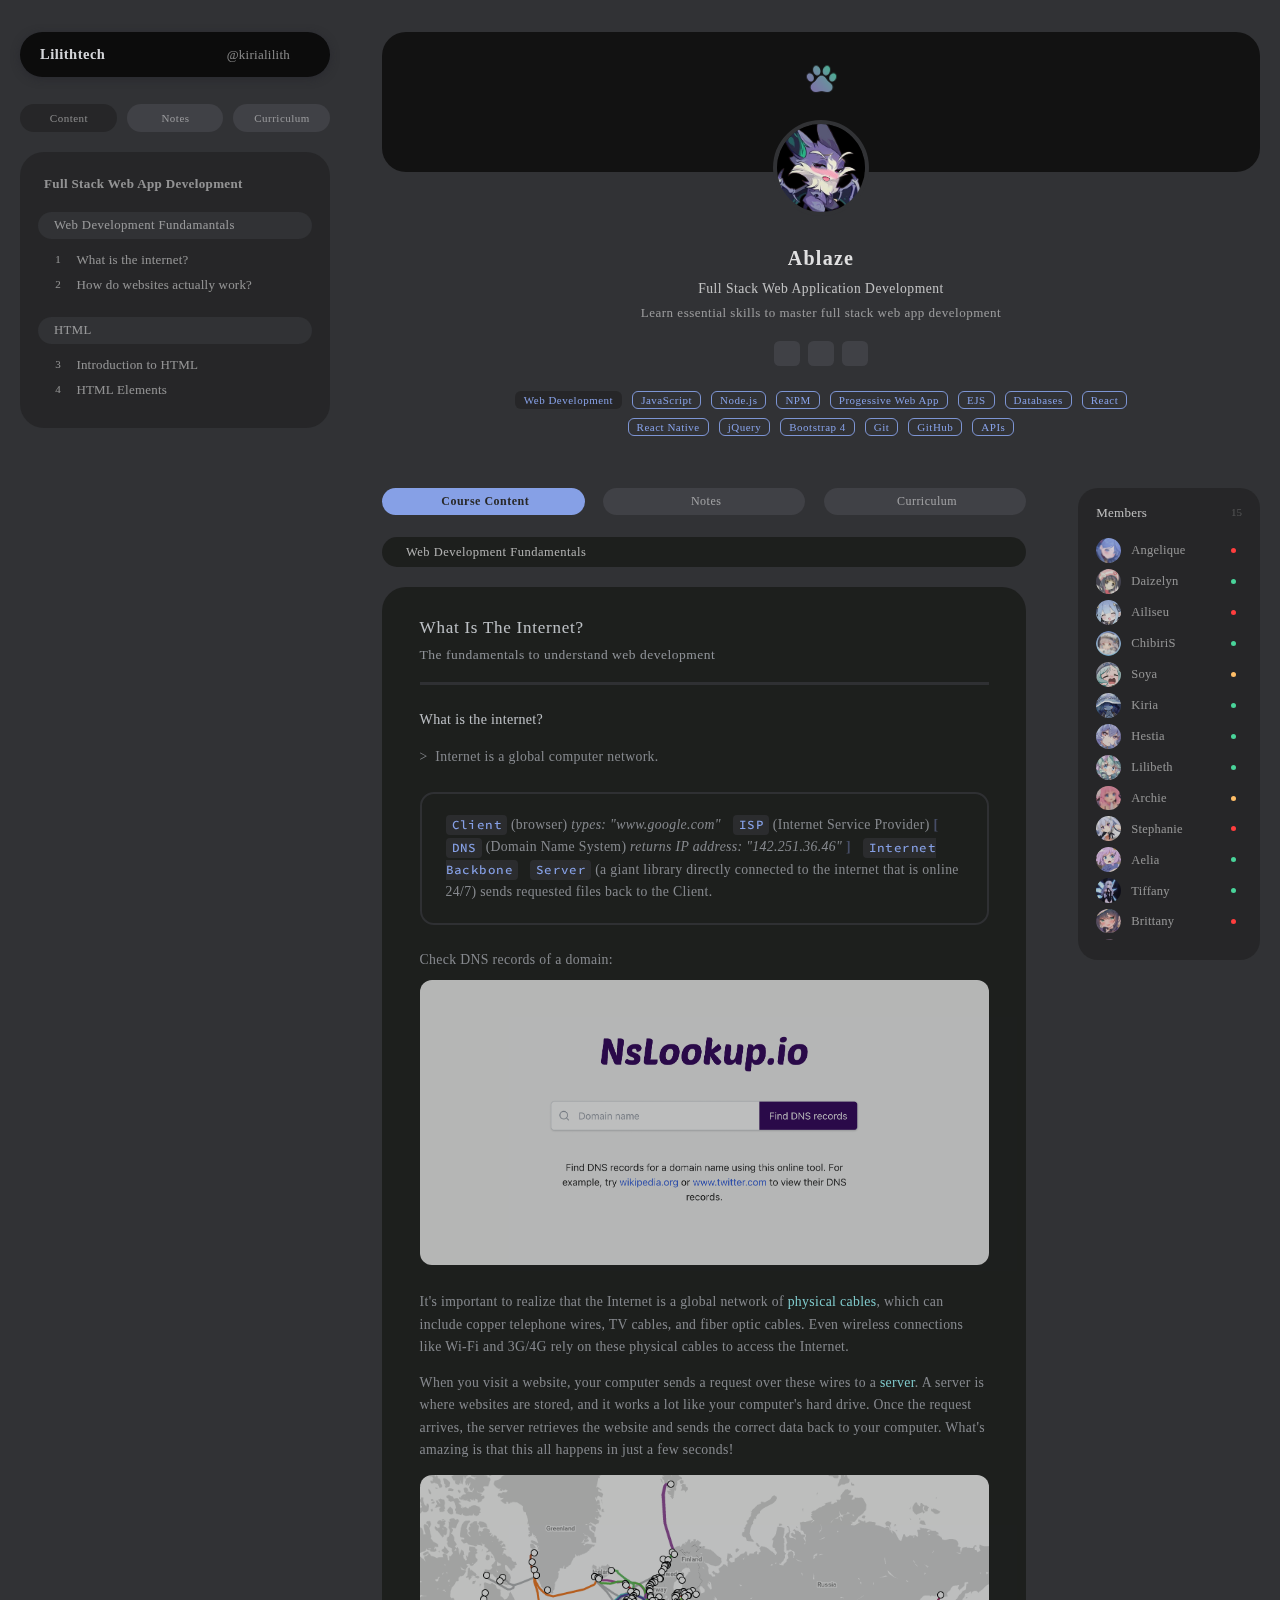
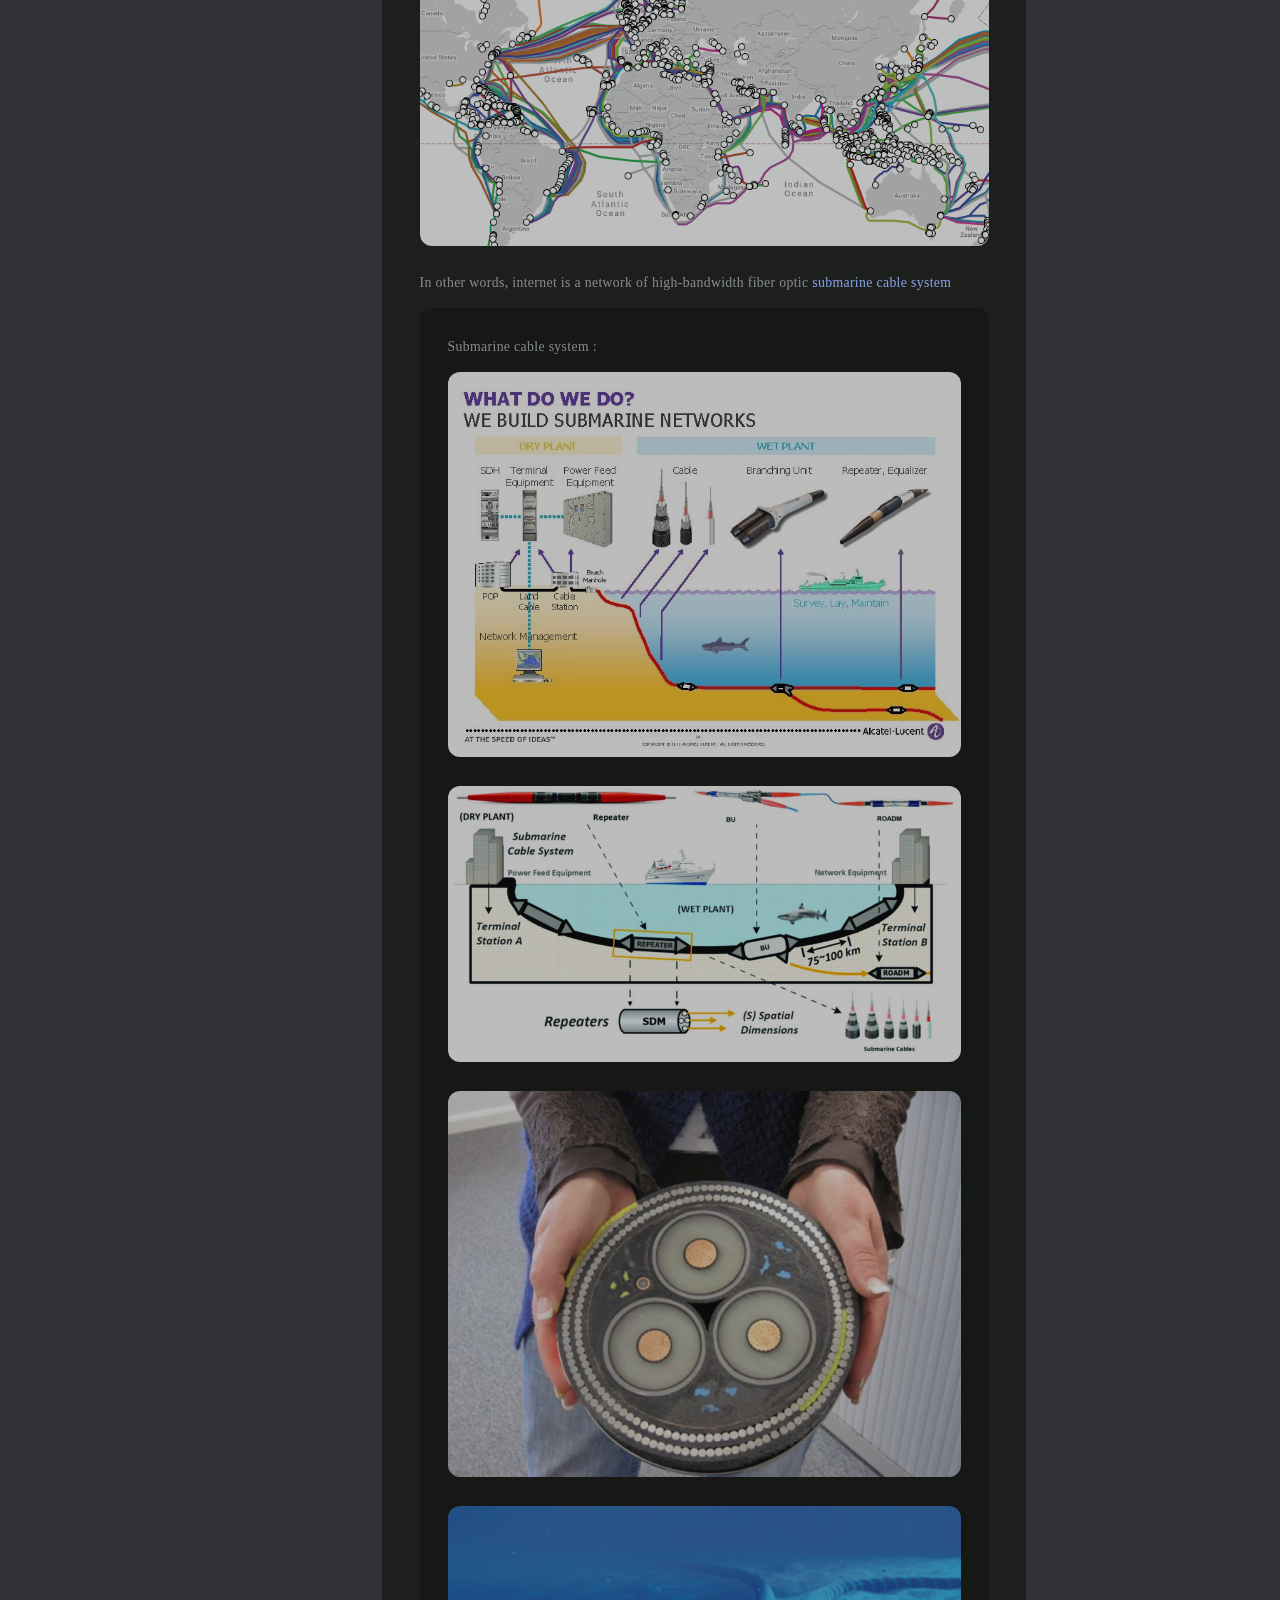
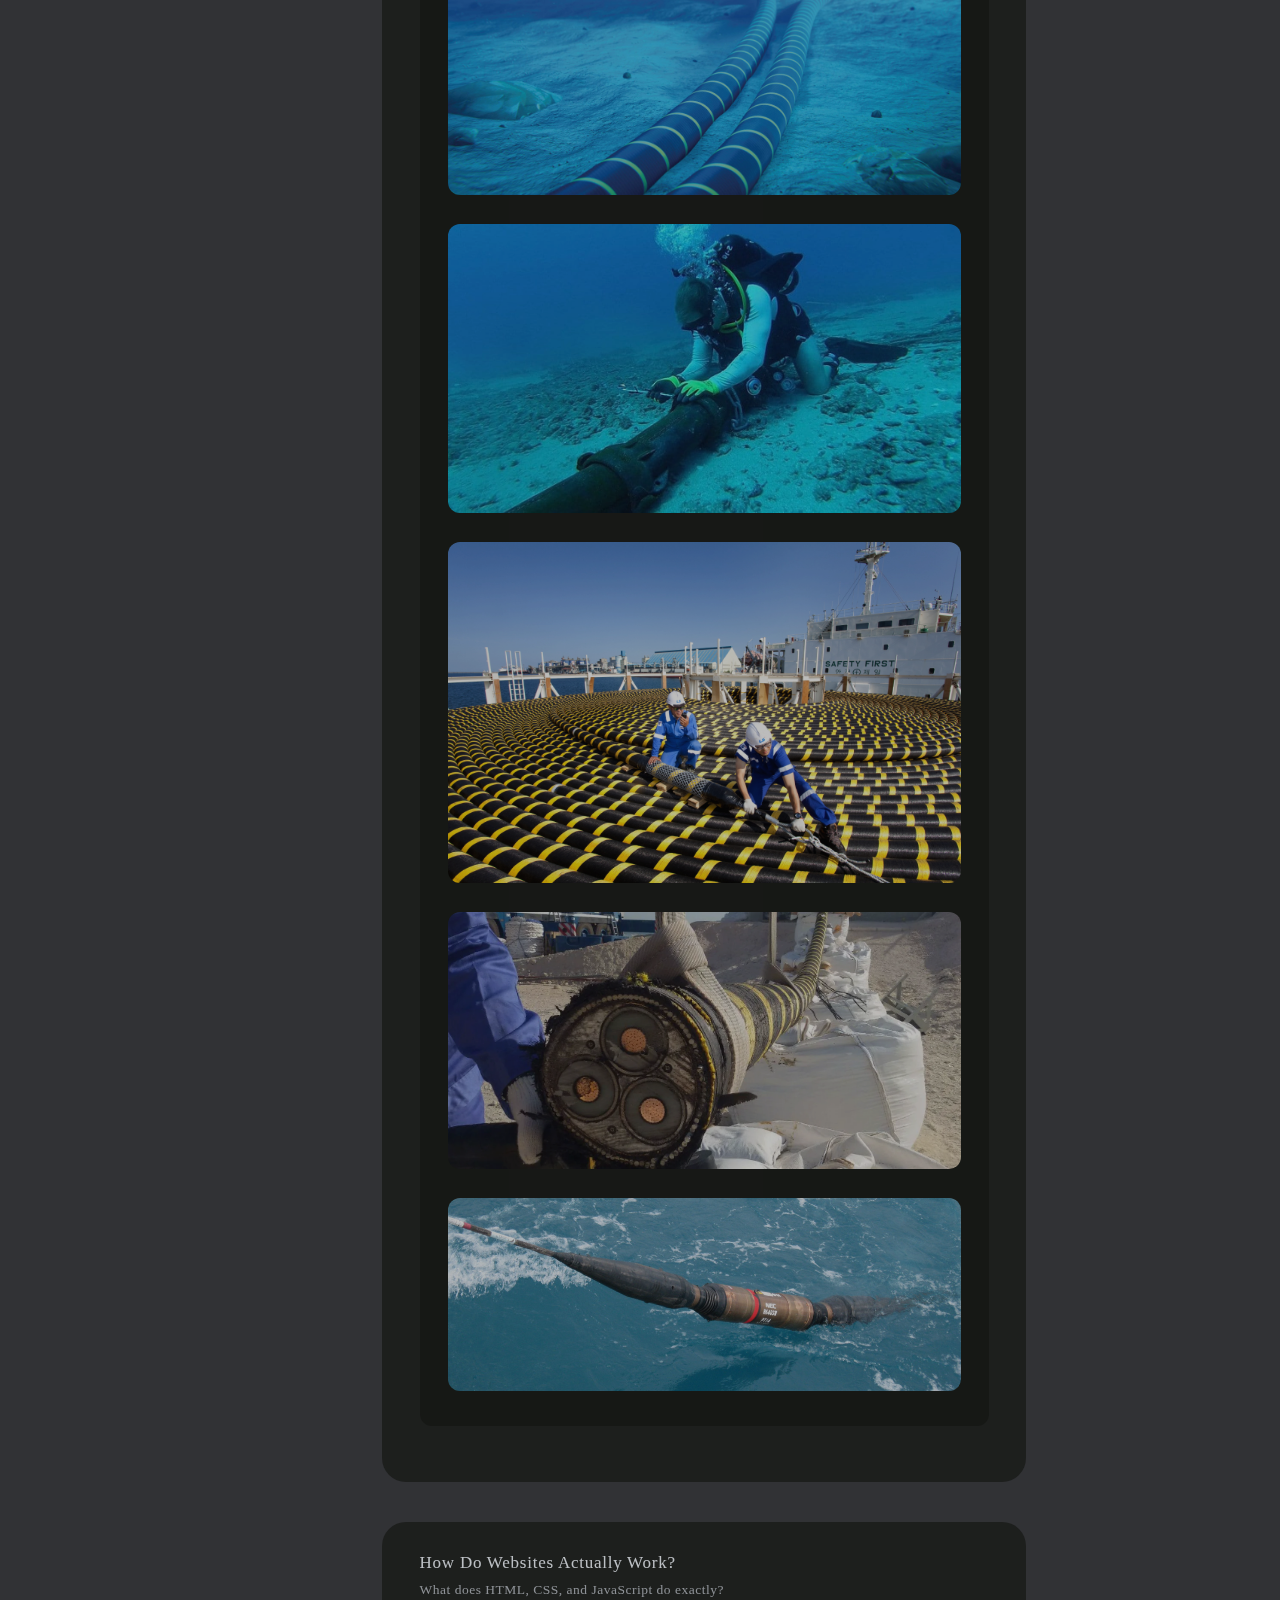
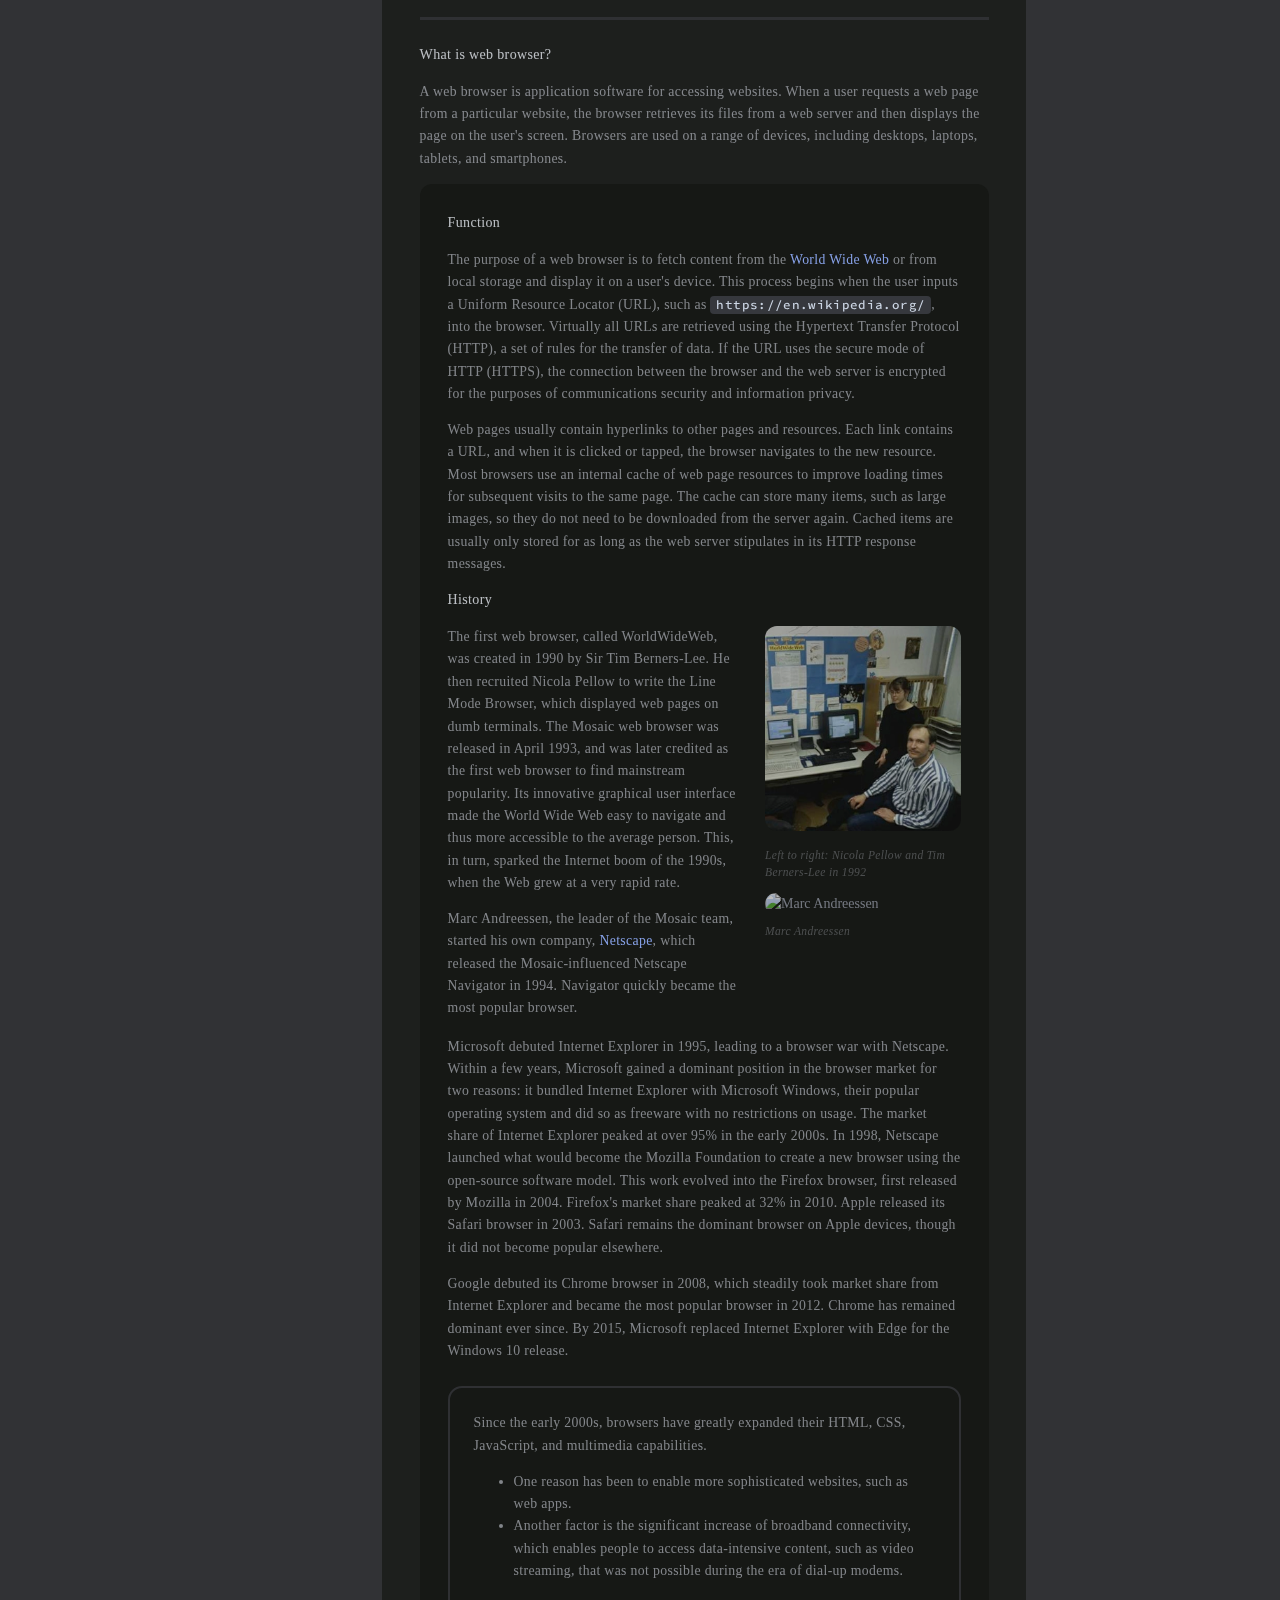
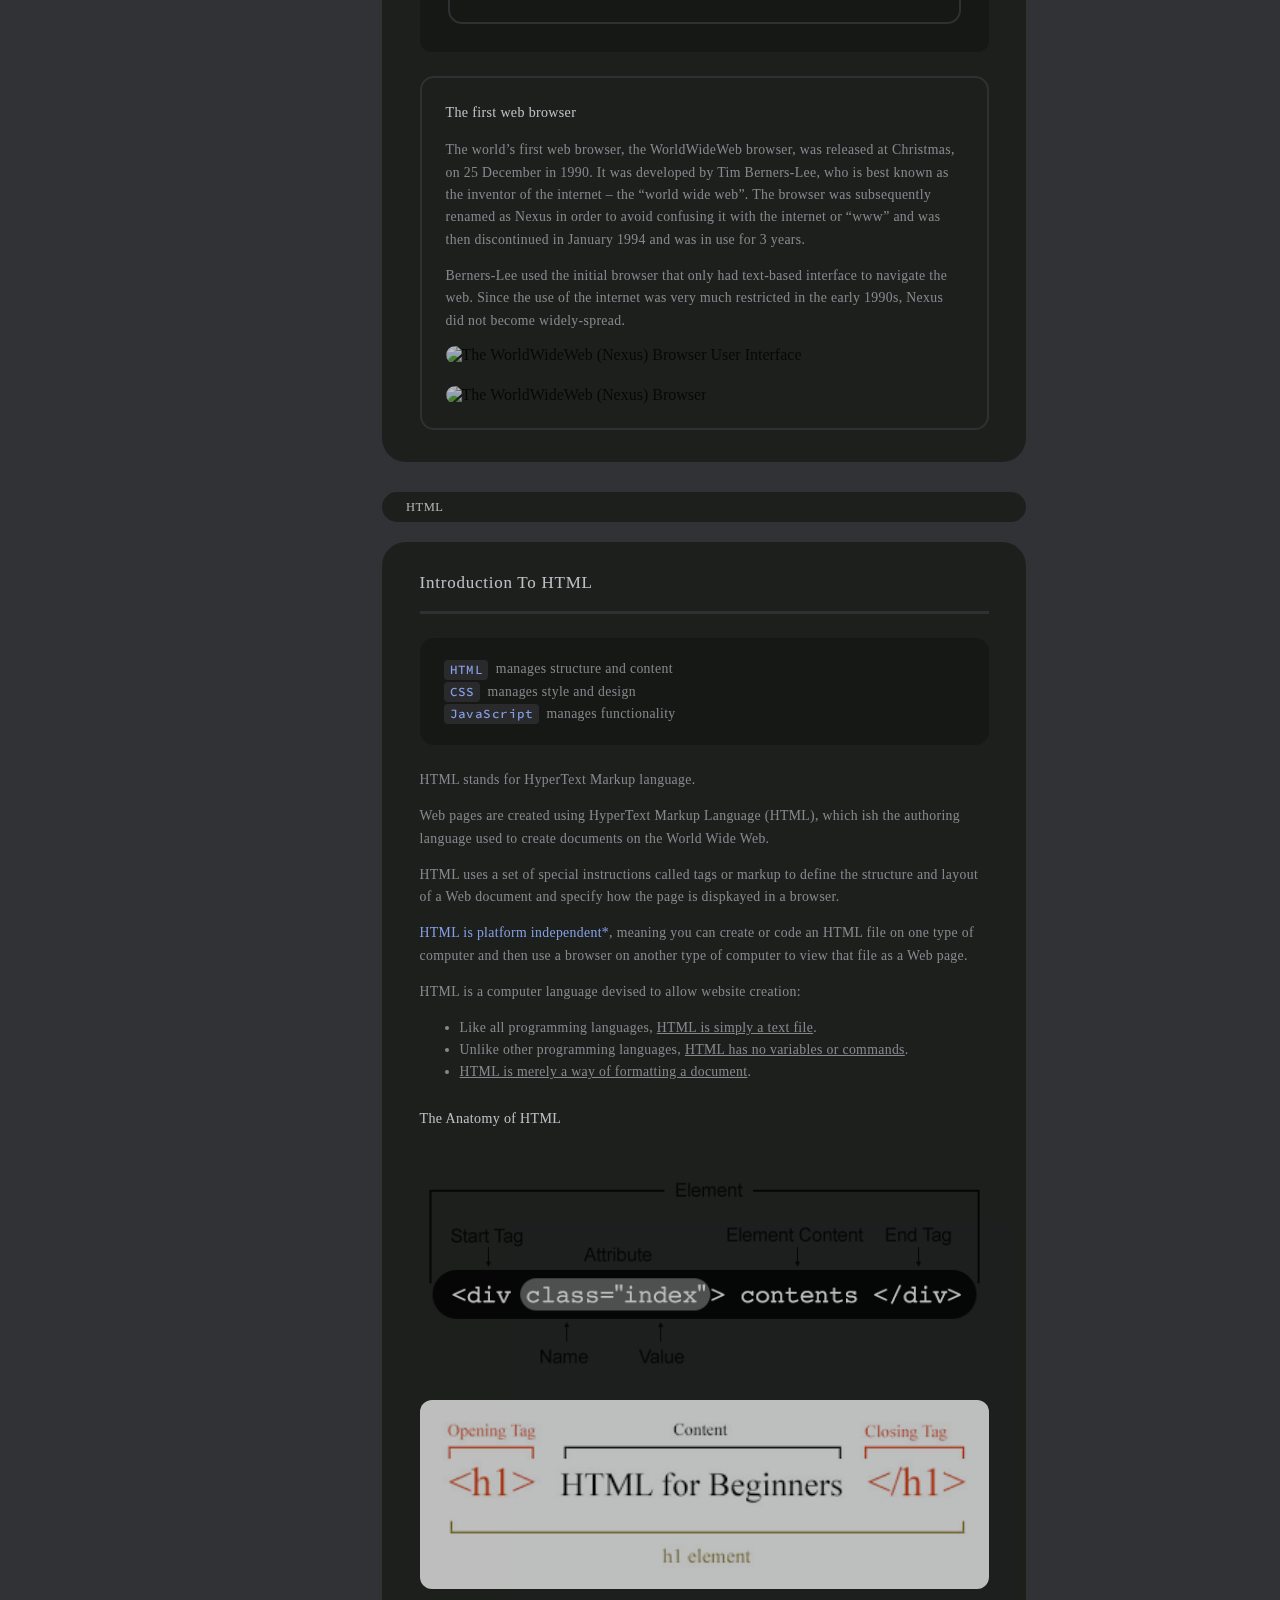
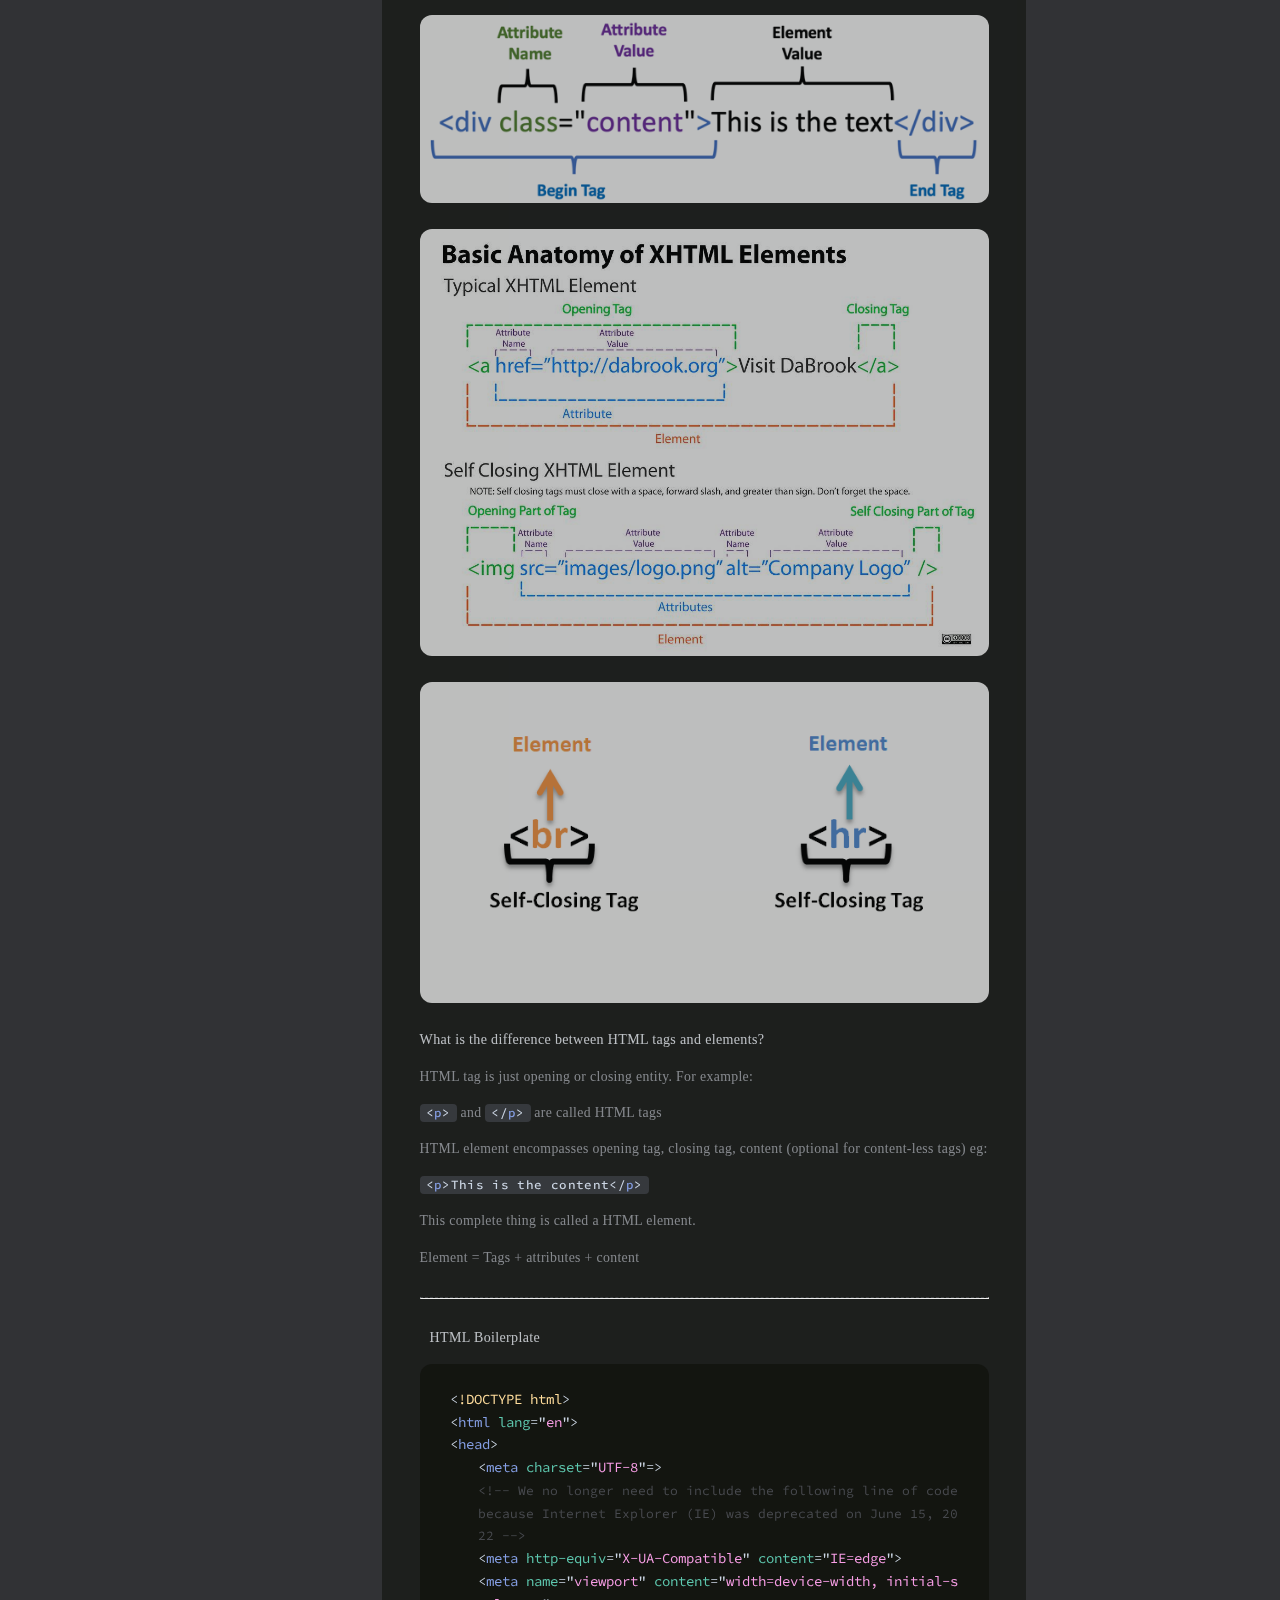
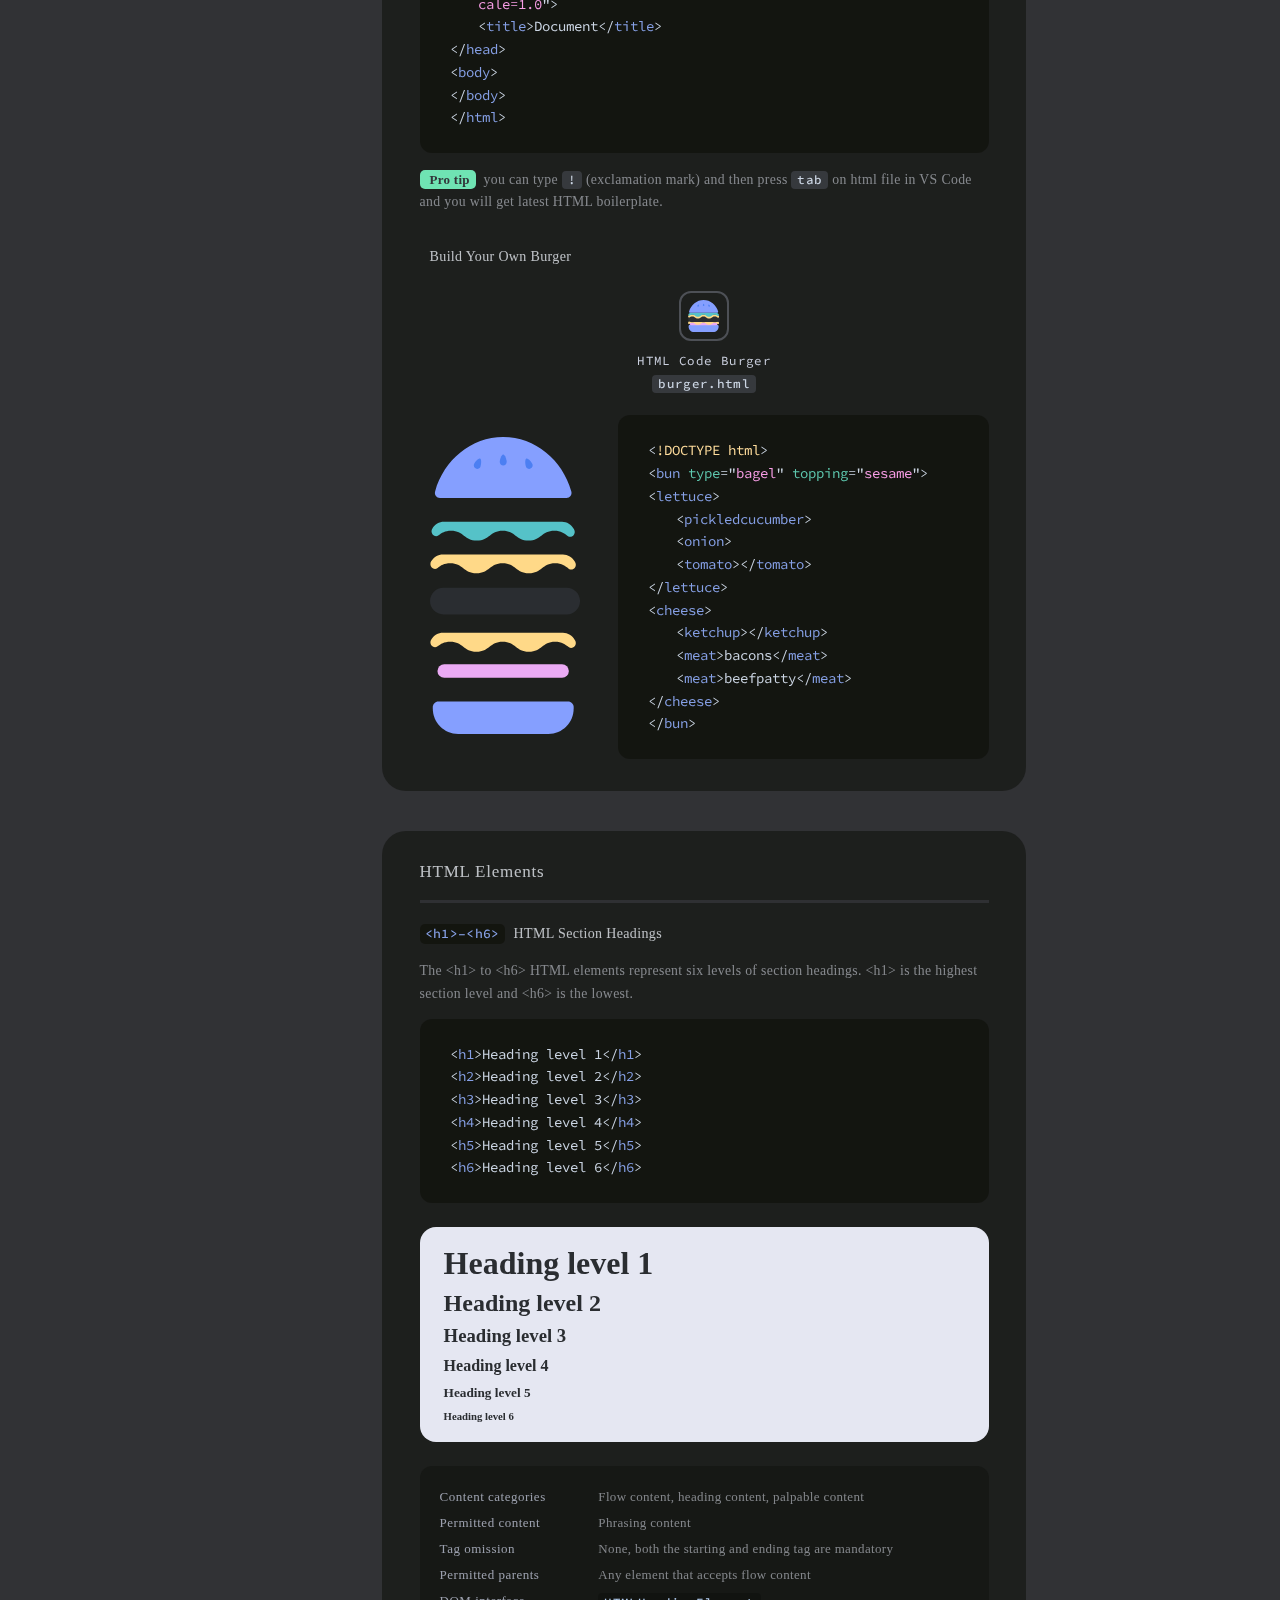
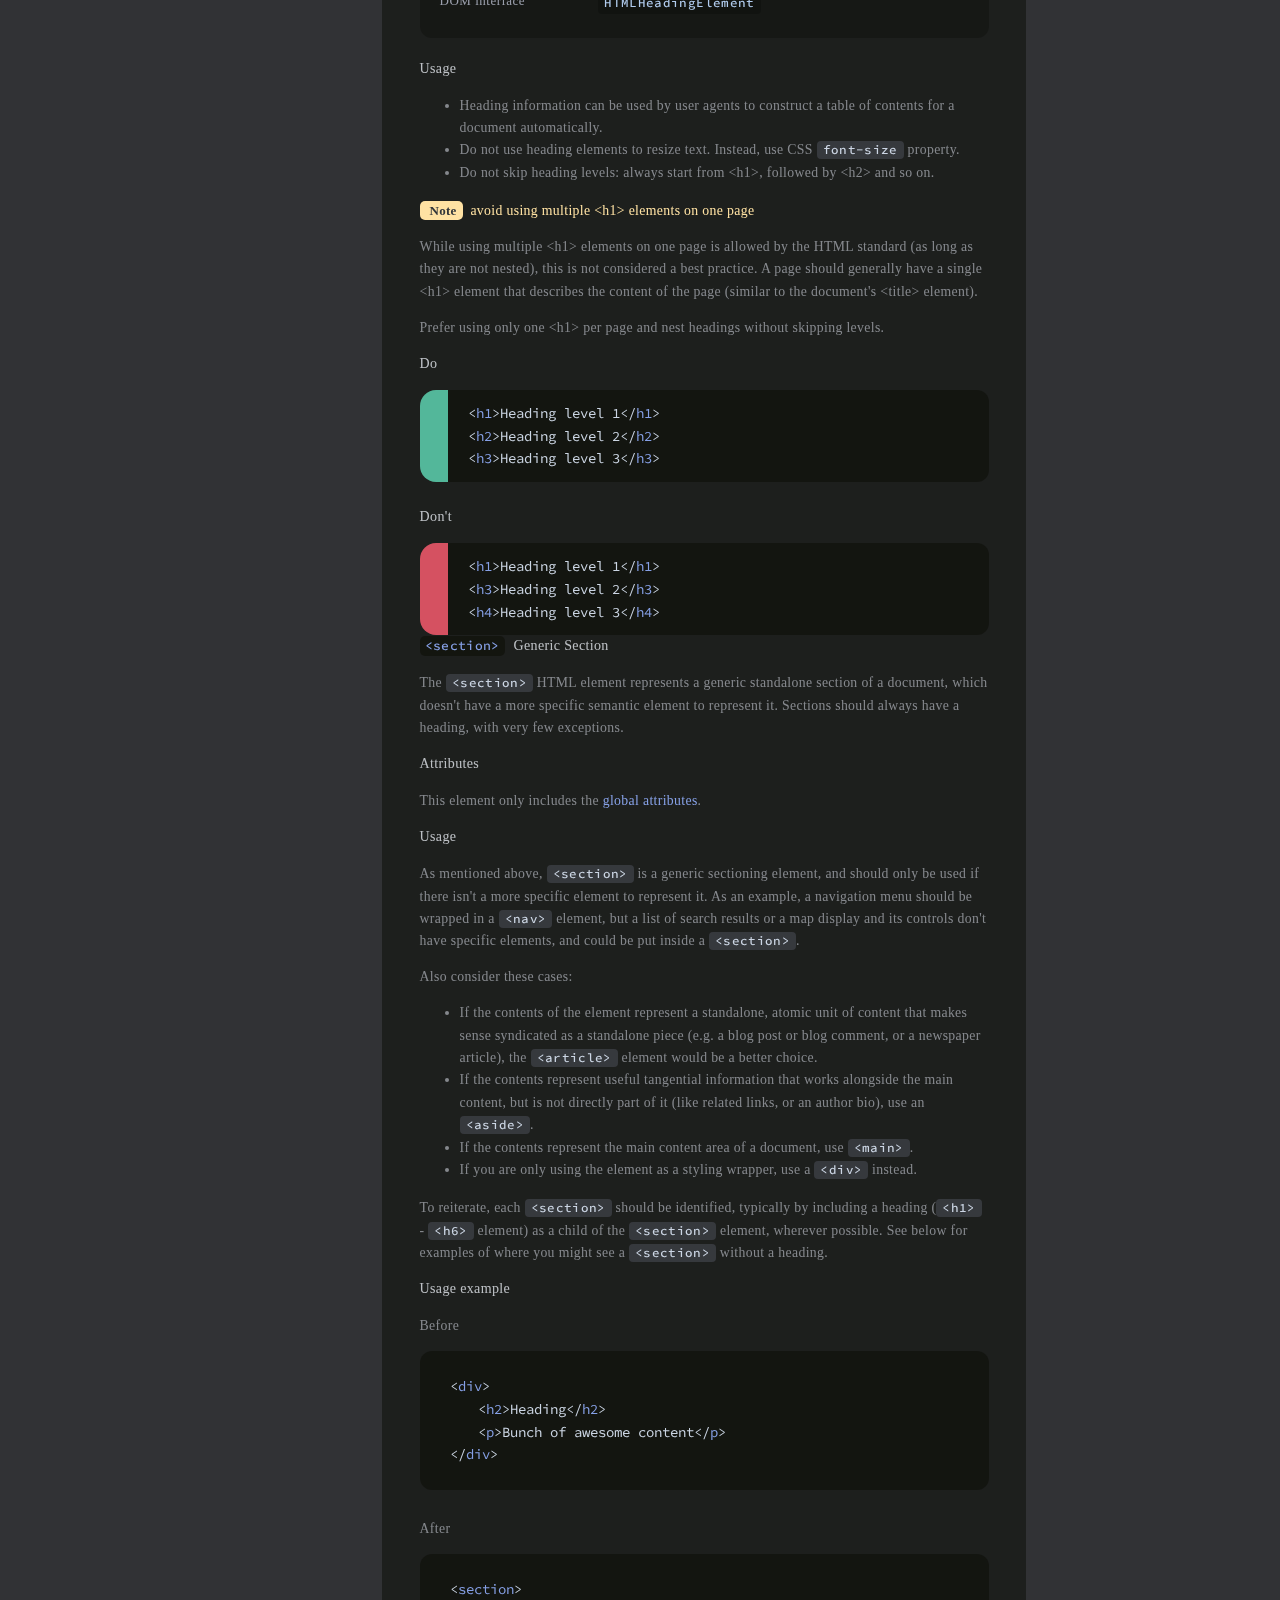
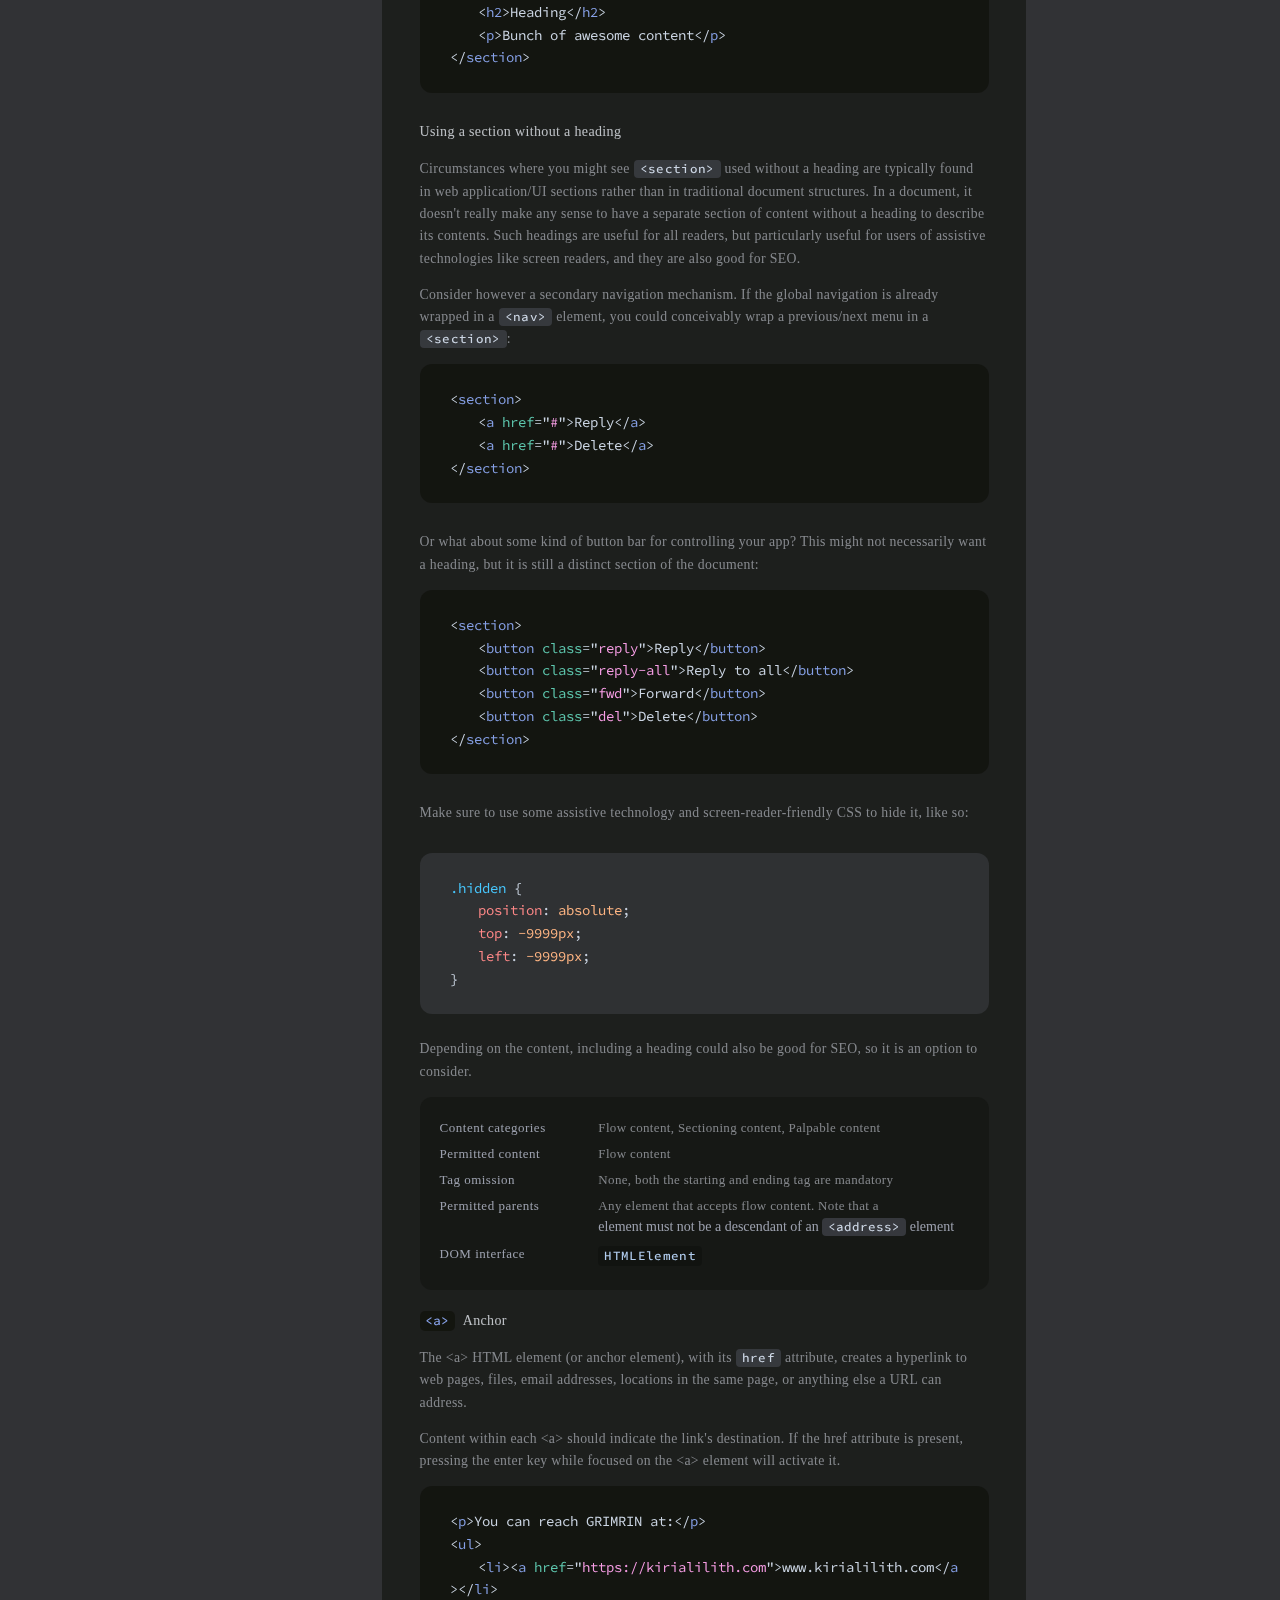
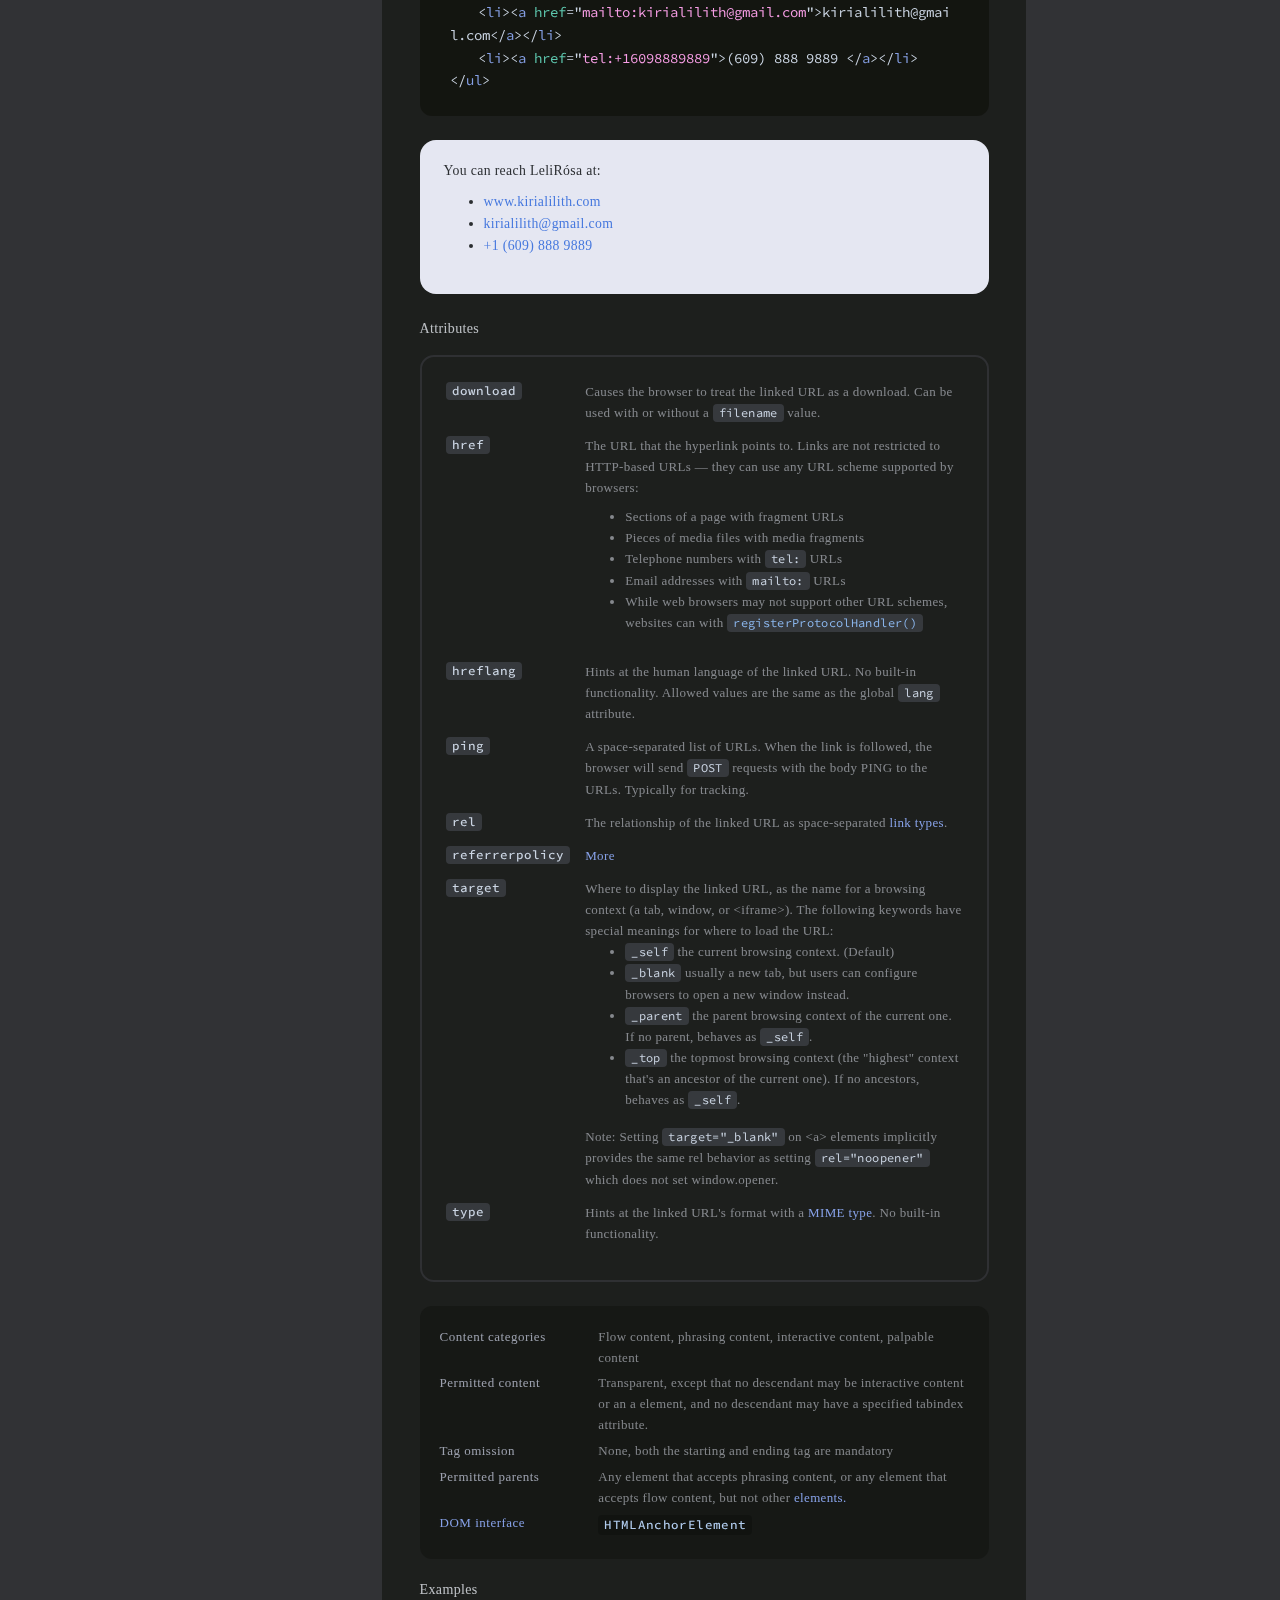
==== index.html @ c670016c "initial commit" ====
<!DOCTYPE html>
<html lang="en">

<head>
    <meta charset="UTF-8">
    <!-- IE was duplicated, the fllowing meta line is omissible -->
    <meta http-equiv="X-UA-Compatible" content="IE=edge"> 
    <meta name="viewport" content="width=device-width, initial-scale=1.0">
    <title>Lilithtech &ndash; Webdev / Course Content</title>
    <link rel="icon" type="image/x-icon" href="images/kiriapaw-favicon.png">

    <!-- // bootstrap 5.2.2 CSS only -->
    <link href="https://cdn.jsdelivr.net/npm/bootstrap@5.2.2/dist/css/bootstrap.min.css" rel="stylesheet"
        integrity="sha384-Zenh87qX5JnK2Jl0vWa8Ck2rdkQ2Bzep5IDxbcnCeuOxjzrPF/et3URy9Bv1WTRi" crossorigin="anonymous">
    <link rel="stylesheet" href="styles.css">

    <!-- fontawesome -->
    <script src="https://kit.fontawesome.com/94b570303e.js" crossorigin="anonymous"></script>
</head>

<body>
    
    <div class="body-container">
        
        <!-- (✨🐱✨) --------~~# column left #~~---------->
        <div class="column-left">

            <!-- (🔸) ---~~* server header *~~--->
            <div class="container-header">

                <span class="header-trademark">Lilithtech</span>

                <div class="user-control">

                    <div class="user-control__user">
                        <span class="user-control__username">@kirialilith</span>
                        <!-- <img class="user-control__user-img" src="images/kiriapaw03.png"> -->
                        <!-- <img class="user-control__user-img" src="images/skull.png"> -->
                        <!-- <img class="user-control__user-img" src="images/ablaze-favicon-3.png"> -->
                    </div>

                    <div class="user-control__menu">
                        <i class="fa-solid fa-bars"></i>
                    </div>

                </div>

            </div>

            <div class="sidebar-content-wrapper">

                <!-- (🔸) ---~~* main content menu *~~--->
                <div class="main-content-menu sidebar">
                    <a href="index.html" class="main-content-menu__link">
                        <div class="main-content-menu__item active">
                            <i class="fa-solid fa-book"></i>
                            <span>Content</span>
                        </div>
                    </a>
                    <a href="pages/notes.html" class="main-content-menu__link">
                        <div class="main-content-menu__item">
                            <i class="fa-solid fa-pen"></i>
                            <span>Notes</span>
                        </div>
                    </a>
                    <a href="pages/curriculum.html" class="main-content-menu__link">
                        <div class="main-content-menu__item">
                            <i class="fa-solid fa-calendar-days"></i>
                            <span>Curriculum</span>
                        </div>
                    </a>
                </div>

                <!-- (🔸) ---~~* content table *~~--->
                <div class="content-table-wrapper">

                    <!-- <a href="index.html" class="content-table-wrap-header-wrapper">
                        <div class="content-table-wrap-header">
                            <span>Full Stack Web App Development</span>
                        </div>
                    </a> -->

                    <div class="content-table-wrap-header">
                        <span>Full Stack Web App Development</span>
                    </div>

                    <div class="content-table">

                        <!-- <div class="content-table__header">
                            <h3 class="content-table__header-title">Content table</h3>
                            <span class="content-table__header-lesson-count">154</span>
                        </div> -->

                        <!-- (1) Web Development Fundamentals -->
                        <div class="content-table-list">

                            <div class="content-table-list__header">
                                <h4>Web development fundamantals</h4>
                                <!-- <h4>Front end web development</h4> -->
                            </div>

                            <div class="content-table-list__items">

                                <a href="#a1">
                                    <div class="content-table-list__item">
                                        <span class="content-table-list__item-count">1</span>
                                        <span class="content-table-list__item-content">
                                            What is the internet?
                                        </span>
                                    </div>
                                </a>

                                <a href="#a2">
                                    <div class="content-table-list__item">
                                        <span class="content-table-list__item-count">2</span>
                                        <span class="content-table-list__item-content">
                                            How do websites actually work?
                                        </span>
                                    </div>
                                </a>

                            </div>

                        </div>

                        <!-- (2) HTML -->
                        <div class="content-table-list">

                            <div class="content-table-list__header">
                                <h4>HTML</h4>
                            </div>

                            <div class="content-table-list__items">

                                <a href="#a3">
                                    <div class="content-table-list__item">
                                        <span class="content-table-list__item-count">3</span>
                                        <span class="content-table-list__item-content">
                                            Introduction to HTML
                                        </span>
                                    </div>
                                </a>

                                <a href="#a4">
                                    <div class="content-table-list__item">
                                        <span class="content-table-list__item-count">4</span>
                                        <span class="content-table-list__item-content">
                                            HTML Elements
                                        </span>
                                    </div>
                                </a>

                            </div>

                        </div>
                        
                    </div>

                    <div class="content-table-wrap-footer"></div>

                </div>

            </div>
            
        </div>

        <!-- (🔥🦊🔥) --------~~# column right #~~---------->
        <div class="column-right">

            <div class="server-banner"></div>

            <div class="container-main">

                <!-- (🔺) ---~~* server info *~~--->
                <div class="server-info">

                    <!-- server details -->
                    <div class="server-info__intro">

                        <!-- <img class="server-info__icon" src="../images/ablaze-pfp.png"> -->
                        <!-- <img class="server-info__icon" src="images/kiriana.png"> -->
                        <img class="server-info__icon" src="images/kiria.png">
                        
                        <!-- <h1 class="server-info__title">Kiria 키리아</h1> -->
                        <h1 class="server-info__title">Ablaze</h1>
                        <!-- <h2 class="server-info__subtitle">WebCraft&copy; &mdash; Advanced Web Development</h2> -->
                        <!-- <h2 class="server-info__subtitle">Full Stack Web App Development</h2> -->
                        <h2 class="server-info__subtitle">Full Stack Web Application Development</h2>
                        <div class="server-info__details">
                            <span>Learn essential skills to master full stack web app development</span>
                        </div>

                        <div class="server-info__social-links">
                            <a href="https://github.com/kirialilith" target="_blank">
                                <i class="fa-brands fa-github"></i>
                            </a>
                            <a href="https://twitter.com/kirialilith" target="_blank">
                                <i class="fa-brands fa-twitter"></i>
                            </a>
                            <a href="mailto:kirialilith@gmail.com">
                                <i class="fa-solid fa-envelope"></i>
                            </a>
                        </div>

                    </div>

                    <!-- server tags -->
                    <div class="server-info__tags">

                        <div class="server-info__tags-wrapper">

                            <a href="" class="server-info__tag active">
                                <span class="server-info__tag__name active">Web Development</span>
                            </a>
                            <a href="" class="server-info__tag">
                                <span class="server-info__tag__name">JavaScript</span>
                            </a>
                            <a href="" class="server-info__tag">
                                <span class="server-info__tag__name">Node.js</span>
                            </a>
                            <a href="" class="server-info__tag">
                                <span class="server-info__tag__name">NPM</span>
                            </a>
                            <a href="" class="server-info__tag">
                                <span class="server-info__tag__name">Progessive Web App</span>
                            </a>
                            <a href="" class="server-info__tag">
                                <span class="server-info__tag__name">EJS</span>
                            </a>
                            <a href="" class="server-info__tag">
                                <span class="server-info__tag__name">Databases</span>
                            </a>
                            <a href="" class="server-info__tag">
                                <span class="server-info__tag__name">React</span>
                            </a>
                            <a href="" class="server-info__tag">
                                <span class="server-info__tag__name">React Native</span>
                            </a>
                            <a href="" class="server-info__tag">
                                <span class="server-info__tag__name">jQuery</span>
                            </a>
                            <a href="" class="server-info__tag">
                                <span class="server-info__tag__name">Bootstrap 4</span>
                            </a>
                            <a href="" class="server-info__tag">
                                <span class="server-info__tag__name">Git</span>
                            </a>
                            <a href="" class="server-info__tag">
                                <span class="server-info__tag__name">GitHub</span>
                            </a>
                            <a href="" class="server-info__tag">
                                <span class="server-info__tag__name">APIs</span>
                            </a>

                        </div>

                    </div>

                </div>

                <!-- (🔺) ---~~* main content *~~--->
                <div class="main">

                    <div class="main-content-wrap">

                        <!-- (📌) ---~~* articles *~~--->
                        <div class="articles">

                            <!-- 🦄 ----- main content menu ------->
                            <div class="main-content-menu">
                                <a href="index.html" class="main-content-menu__link">
                                    <div class="main-content-menu__item active">
                                        <i class="fa-solid fa-book"></i>
                                        Course Content
                                    </div>
                                </a>
                                <a href="pages/notes.html" class="main-content-menu__link">
                                    <div class="main-content-menu__item">
                                        <i class="fa-solid fa-pen"></i>
                                        Notes
                                    </div>
                                </a>
                                <a href="pages/curriculum.html" class="main-content-menu__link">
                                    <div class="main-content-menu__item">
                                        <i class="fa-solid fa-calendar-days"></i>
                                        Curriculum
                                    </div>
                                </a>
                            </div>

                            <!-- (📕) Section 1 Web Development Fundamentals -->
                            <section>
                                <a class="collapse-handler collapsed" data-bs-toggle="collapse" href="#web-dev-fundamentals" role="button">
                                    <h3 class="article-section-title">
                                        <span class="title-txt">Web Development Fundamentals</span>
                                        <span class="title-icon"><i class="fa-solid fa-angle-down"></i></span>
                                    </h3>
                                </a>
                                <div class="collapse" id="web-dev-fundamentals">
                                    <!-- 1.1 What is the internet? -->
                                    <article id="a1">

                                        <div class="article-heading">
                                            <h2 class="article-heading-h1">What is the internet?</h2>
                                            <h3 class="article-heading-h2">The fundamentals to understand web development</h3>
                                        </div>

                                        <div class="article-body">

                                            <h4 class="article-heading-h3">What is the internet?</h4>
                                            <p>&gt;&nbsp; Internet is a global computer network.</p>

                                            <p class="how how-web-works p20-24">
                                                <span class="embox">Client</span> (browser) <i>types: "www.google.com"</i> <i class="fa-solid fa-arrow-right"></i> <span class="embox">ISP</span> (Internet Service Provider) 
                                                <span class="box-bracket">[</span><i class="fa-solid fa-arrow-right sub-arrow"></i> <span class="embox">DNS</span> (Domain Name System) <i>returns IP address: "142.251.36.46"</i> <span class="box-bracket">]</span> <i class="fa-solid fa-arrow-right"></i> <span class="embox">Internet Backbone</span> 
                                                <i class="fa-solid fa-arrow-right-arrow-left"></i> <span class="embox">Server</span> (a giant library directly connected to the internet that is online 24/7) sends requested files back to the Client.
                                            </p>

                                            <p class="mb8">Check DNS records of a domain:</p>
                                            <a href="https://www.nslookup.io/" target="_blank">
                                                <img src="images/content/024.png" alt="">
                                            </a>


                                            <p>It's important to realize that the Internet is a global network of <span class="teallight">physical cables</span>, which can include copper telephone wires, TV cables,
                                                and fiber optic cables. Even wireless connections like Wi-Fi and 3G/4G rely on these physical cables to access the Internet.
                                            </p>

                                            <p>When you visit a website, your computer sends a request over these wires to a <span class="teallight">server</span>. A server is where websites are stored, and it works
                                                a lot like your computer's hard drive. Once the request arrives, the server retrieves the website and sends the correct data back to your computer.
                                                What's amazing is that this all happens in just a few seconds!
                                            </p>

                                            <img src="images/content/m007.png">                             

                                            <p>In other words, internet is a network of high-bandwidth fiber optic <a href="https://www.submarinecablemap.com/" target="blank">submarine cable system</a> 
                                                <a class="collapse-handler" data-bs-toggle="collapse" href="#box1" role="button">
                                                    <i class="fa-solid fa-caret-down"></i>
                                                </a>
                                            </p>

                                            <div class="collapse" id="box1">
                                                <div class="collapse-content">
                                                    <p>Submarine cable system :</p>
                                                    <img src="images/content/m001.jpeg">
                                                    <img src="images/content/m002.png">
                                                    <img src="images/content/m010.jpeg">
                                                    <img src="images/content/m008.jpeg">
                                                    <img src="images/content/m009.jpeg">
                                                    <img src="images/content/m017.jpeg">
                                                    <img src="images/content/m011.webp">
                                                    <img src="images/content/m004.jpeg" class="mb0">
                                                </div>
                                            </div>

                                        </div>
                                    </article>
                                    <!-- 1.2 How do websites actually work? -->
                                    <article id="a2">
                                        <div class="article-heading">
                                            <h2 class="article-heading-h1">How do websites actually work?</h2>
                                            <h3 class="article-heading-h2">What does HTML, CSS, and JavaScript do exactly?</h3>
                                        </div>
                                        <div class="article-body">

                                            <!-- <div class="hb p20-24">
                                                <p>
                                                    <span class="embox">HTML</span>&nbsp; is structure and content<br>
                                                    <span class="embox">CSS</span>&nbsp; is style and design<br>
                                                    <span class="embox">JavaScript</span>&nbsp; is functionality
                                                </p>
                                            </div> -->

                                            <h4 class="article-heading-h3">
                                                What is web browser?
                                                <a href="https://en.wikipedia.org/wiki/Web_browser" class="src-link" target="_blank" rel="noopener noreferrer">
                                                    <i class="fa-solid fa-link"></i>
                                                </a>
                                                <a class="collapse-handler collapsed" data-bs-toggle="collapse" href="#box2" role="button">
                                                    <i class="fa-solid fa-caret-down"></i>
                                                </a>
                                            </h4>
                                            <p>A web browser is application software for accessing websites. When a user requests a web page from a particular website, the browser retrieves its files from a web server and then displays the page on the user's screen. Browsers are used on a range of devices, including desktops, laptops, tablets, and smartphones.</p>
                                            
                                            <div class="collapse" id="box2">
                                                <div class="collapse-content">
                                                    <h4 class="article-heading-h3 mt0">Function</h4>
                                                    <p>The purpose of a web browser is to fetch content from the <a href="https://en.wikipedia.org/wiki/World_Wide_Web" target="_blank" rel="noopener noreferrer">World Wide Web</a> or from local storage and display it on a user's device. This process begins when the user inputs a Uniform Resource Locator (URL), such as <span class="c">https://en.wikipedia.org/</span>, into the browser. Virtually all URLs are retrieved using the Hypertext Transfer Protocol (HTTP), a set of rules for the transfer of data. If the URL uses the secure mode of HTTP (HTTPS), the connection between the browser and the web server is encrypted for the purposes of communications security and information privacy.</p>
                                                    <p>Web pages usually contain hyperlinks to other pages and resources. Each link contains a URL, and when it is clicked or tapped, the browser navigates to the new resource. Most browsers use an internal cache of web page resources to improve loading times for subsequent visits to the same page. The cache can store many items, such as large images, so they do not need to be downloaded from the server again. Cached items are usually only stored for as long as the web server stipulates in its HTTP response messages.</p>
                                                    
                                                    <h4 class="article-heading-h3 mt0">History</h4>
                                                    <div class="fxs mb16">
                                                        <div class="w60 mr24">
                                                            <p>The first web browser, called WorldWideWeb, was created in 1990 by Sir Tim Berners-Lee. He then recruited Nicola Pellow to write the Line Mode Browser, which displayed web pages on dumb terminals. The Mosaic web browser was released in April 1993, and was later credited as the first web browser to find mainstream popularity. Its innovative graphical user interface made the World Wide Web easy to navigate and thus more accessible to the average person. This, in turn, sparked the Internet boom of the 1990s, when the Web grew at a very rapid rate.</p>
                                                            <p>Marc Andreessen, the leader of the Mosaic team, started his own company, <a href="https://en.wikipedia.org/wiki/Netscape" target="_blank" rel="noopener noreferrer">Netscape</a>, which released the Mosaic-influenced Netscape Navigator in 1994. Navigator quickly became the most popular browser.</p>
                                                        </div>
                                                        <div class="w40">
                                                            <img src="images/content/c0011.jpeg" class="mb8" alt="Nicola Pellow and Tim Berners-Lee">
                                                            <p class="ref">Left to right: Nicola Pellow and Tim Berners-Lee in 1992</p>
                                                            <img src="https://upload.wikimedia.org/wikipedia/commons/9/94/Marc_Andreessen-9.jpg" class="mb8" alt="Marc Andreessen">
                                                            <p class="ref">Marc Andreessen</p>
                                                        </div>
                                                    </div>

                                                    <p>Microsoft debuted Internet Explorer in 1995, leading to a browser war with Netscape. Within a few years, Microsoft gained a dominant position in the browser market for two reasons: it bundled Internet Explorer with Microsoft Windows, their popular operating system and did so as freeware with no restrictions on usage. The market share of Internet Explorer peaked at over 95% in the early 2000s. In 1998, Netscape launched what would become the Mozilla Foundation to create a new browser using the open-source software model. This work evolved into the Firefox browser, first released by Mozilla in 2004. Firefox's market share peaked at 32% in 2010. Apple released its Safari browser in 2003. Safari remains the dominant browser on Apple devices, though it did not become popular elsewhere.</p>
                                                    <p>Google debuted its Chrome browser in 2008, which steadily took market share from Internet Explorer and became the most popular browser in 2012. Chrome has remained dominant ever since. By 2015, Microsoft replaced Internet Explorer with Edge for the Windows 10 release. </p>        
                                                    <div class="how mb0 p24">
                                                        <p>Since the early 2000s, browsers have greatly expanded their HTML, CSS, JavaScript, and multimedia capabilities. 
                                                            <ul>
                                                                <li>One reason has been to enable more sophisticated websites, such as web apps. </li>
                                                                <li>Another factor is the significant increase of broadband connectivity, which enables people to access data-intensive content, such as video streaming, that was not possible during the era of dial-up modems.</li>                                                     
                                                            </ul>
                                                        </p>
                                                    </div>
                                                </div>
                                            </div>

                                            <div class="how mb0">
                                                <h4 class="article-heading-h3 mt0">
                                                    The first web browser
                                                    <a href="https://ajovomultja.hu/news/first-web-browser?language=en" class="src-link" target="_blank" rel="noopener noreferrer">
                                                        <i class="fa-solid fa-link"></i>
                                                    </a>
                                                </h4>
                                                <p>The world’s first web browser, the WorldWideWeb browser, was released at Christmas, on 25 December in 1990. It was developed by Tim Berners-Lee, who is best known as the inventor of the internet &ndash; the “world wide web”. The browser was subsequently renamed as Nexus in order to avoid confusing it with the internet or “www” and was then discontinued in January 1994 and was in use for 3 years.</p>
                                                <p>Berners-Lee used the initial browser that only had text-based interface to navigate the web. Since the use of the internet was very much restricted in the early 1990s, Nexus did not become widely-spread.</p>
                                                <img src="https://ajovomultja.hu/sites/default/files/content_images/article_nexus_1.jpg" alt="The WorldWideWeb (Nexus) Browser User Interface">
                                                <img class="mb0" src="https://ajovomultja.hu/sites/default/files/content_images/article_www-browser_1.jpg" alt="The WorldWideWeb (Nexus) Browser">
                                            </div>

                                            
                                        </div>
                                    </article>
                                </div>
                            </section>

                            <!-- Section 2 HTML -->
                            <section>
                                <a class="collapse-handler collapsed" data-bs-toggle="collapse" href="#html" role="button">
                                    <h3 class="article-section-title">
                                        <span class="title-txt">HTML</span>
                                        <span class="title-icon"><i class="fa-solid fa-angle-down"></i></span>
                                    </h3>
                                </a>
                                <div class="collapse" id="html">
                                    <!-- 2.1 Introduction to  HTML -->
                                    <article id="a3">
                                        <div class="article-heading">
                                            <h2 class="article-heading-h1">Introduction to  HTML</h2>
                                            <!-- <h3 class="article-heading-h2">What does HTML, CSS, and JavaScript do exactly?</h3> -->
                                        </div>
                                        <div class="article-body">
                                            <div class="hb p20-24">
                                                <p>
                                                    <span class="embox 8">HTML</span>&nbsp; manages structure and content<br>
                                                    <span class="embox">CSS</span>&nbsp; manages style and design<br>
                                                    <span class="embox">JavaScript</span>&nbsp; manages functionality
                                                </p>
                                            </div>
                                            <p>HTML stands for HyperText Markup language.</p>
                                            <p>Web pages are created using HyperText Markup Language (HTML), which ish the authoring language used to create documents on the World Wide Web.</p>
                                            <p>HTML uses a set of special instructions called tags or markup to define the structure and layout of a Web document and specify how the page is dispkayed in a browser.</p>
                                            <p><a href="pages/notes.html#dn12">HTML is platform independent*</a>, meaning you can create or code an HTML file on one type of computer and then use a browser on another type of computer to view that file as a Web page.</p>

                                            <p>HTML is a computer language devised to allow website creation:
                                                <ul>
                                                    <li>Like all programming languages, <u>HTML is simply a text file</u>.</li>
                                                    <li>Unlike other programming languages, <u>HTML has no variables or commands</u>.</li>
                                                    <li><u>HTML is merely a way of formatting a document</u>.</li>
                                                </ul>
                                            </p>

                                            <h4 class="article-heading-h3">The Anatomy of HTML</h4>
                                            <img src="https://developer.mozilla.org/en-US/docs/Learn/Getting_started_with_the_web/HTML_basics/grumpy-cat-small.png" alt="">
                                            <img src="https://developer.mozilla.org/en-US/docs/Learn/Getting_started_with_the_web/HTML_basics/grumpy-cat-attribute-small.png" alt="">
                                            <img src="images/content/c033.png" alt="html element">
                                            <img src="images/content/c024.png" alt="html element">
                                            <img src="images/content/c019.png" alt="html element">
                                            <img src="images/content/c034.jpeg" alt="html element">
                                            <img src="images/content/c035.png" alt="html element">

                                            <h4 class="article-heading-h3 mt0">What is the difference between HTML tags and elements?
                                                <a href="https://stackoverflow.com/questions/8937384/what-is-the-difference-between-html-tags-and-elements" class="src-link" target="_blank" rel="noopener noreferrer">
                                                    <i class="fa-solid fa-link"></i>
                                                </a>
                                            </h4>
                                            <p>HTML tag is just opening or closing entity. For example:</p>
                                            <p><span class="c">&lt;<span class="htmltag">p</span>&gt;</span> and <span class="c">&lt;/<span class="htmltag">p</span>&gt;</span> are called HTML tags</p>
                                            <p>HTML element encompasses opening tag, closing tag, content (optional for content-less tags) eg:</p>
                                            <p><span class="c">&lt;<span class="htmltag">p</span>&gt;This is the content&lt;/<span class="htmltag">p</span>&gt;</span></p>
                                            <p>This complete thing is called a HTML element.</p>
                                            <p>Element =  Tags + attributes + content</p>

                                            <hr>

                                            <h4 class="article-heading-h3"><i class="fa-solid fa-file-code h3icon"></i>HTML Boilerplate</h4>
                                            <div class="code mt0 mb16">
                                                &lt;<span class="htmldoc">!DOCTYPE html</span>&gt;<br>
                                                    &lt;<span class="htmltag">html</span> <span class="htmlattr">lang</span>=&quot;<span class="htmlvalue">en</span>&quot;&gt;<br>
                                                    &lt;<span class="htmltag">head</span>&gt;<br>
                                                    <div class="indent-block">
                                                        &lt;<span class="htmltag">meta</span> <span class="htmlattr">charset</span>=&quot;<span class="htmlvalue">UTF-8</span>&quot;=&gt;<br>
                                                        <span class="code-comment">&lt;!-- We no longer need to include the following line of code because Internet Explorer (IE) was deprecated on June 15, 2022 --&gt;<br></span>
                                                        &lt;<span class="htmltag">meta</span> <span class="htmlattr">http-equiv</span>=&quot;<span class="htmlvalue">X-UA-Compatible</span>&quot; <span class="htmlattr">content</span>=&quot;<span class="htmlvalue">IE=edge</span>&quot;&gt;<br>
                                                        &lt;<span class="htmltag">meta</span> <span class="htmlattr">name</span>=&quot;<span class="htmlvalue">viewport</span>&quot; <span class="htmlattr">content</span>=&quot;<span class="htmlvalue">width=device-width, initial-scale=1.0</span>&quot;&gt;<br>
                                                        &lt;<span class="htmltag">title</span>&gt;Document&lt;/<span class="htmltag">title</span>&gt;<br>
                                                    </div>
                                                    &lt;/<span class="htmltag">head</span>&gt;<br>
                                                    &lt;<span class="htmltag">body</span>&gt;<br>
                                                        
                                                    &lt;/<span class="htmltag">body</span>&gt;<br>
                                                    &lt;/<span class="htmltag">html</span>&gt;<br>
                                            </div>
                                            <p><span class="protip"><i class="fa-solid fa-lightbulb"></i>Pro tip</span> you can type <span class="c">!</span> (exclamation mark) and then press <span class="c">tab</span> on html file in VS Code and you will get latest HTML boilerplate.</p>

                                            <h4 class="article-heading-h3 mt32"><i class="fa-solid fa-burger h3icon"></i>Build Your Own Burger</h4>
                                            <div class="cburger">
                                                <img src="images/burger/codeburger.svg" alt="Codeburger" class="codeburger mt16 imgreset">
                                                <p class="codeburger-txt">HTML Code Burger</p>
                                                <p><span class="c">burger.html</span></p>
                                            </div>
                                            <div class="fx">

                                                <div class="w30 p10">
                                                    <img src="images/burger/codeburger02.svg" alt="Codeburger" class="mb0 imgreset">
                                                </div>

                                                <div class="w70 pl28">
                                                    <div class="code mt0 mb0">
                                                        &lt;<span class="htmldoc">!DOCTYPE html</span>&gt;<br>
                                                            &lt;<span class="htmltag">bun</span> <span class="htmlattr">type</span>=&quot;<span class="htmlvalue">bagel</span>&quot; <span class="htmlattr">topping</span>=&quot;<span class="htmlvalue">sesame</span>&quot;&gt;<br>
                                                            <!-- <div class="indent-block">  -->
                                                            <!-- </span><span class="code-comment">&lt;!-- header --&gt;</span><br> -->
                                                            &lt;<span class="htmltag">lettuce</span>&gt;<br>
                                                            <div class="indent-block">
                                                                &lt;<span class="htmltag">pickledcucumber</span>&gt;<br>
                                                                &lt;<span class="htmltag">onion</span>&gt;<br>
                                                                &lt;<span class="htmltag">tomato</span>&gt;&lt;/<span class="htmltag">tomato</span>&gt;<br>
                                                            </div>
                                                            &lt;/<span class="htmltag">lettuce</span>&gt;<br>
                                                            <!-- </span><span class="code-comment">&lt;!-- body --&gt;</span><br> -->
                                                            &lt;<span class="htmltag">cheese</span>&gt;<br>
                                                            <span class="indent"></span>&lt;<span class="htmltag">ketchup</span>&gt;&lt;/<span class="htmltag">ketchup</span>&gt;<br>
                                                            <span class="indent"></span>&lt;<span class="htmltag">meat</span>&gt;bacons&lt;/<span class="htmltag">meat</span>&gt;<br>
                                                            <span class="indent"></span>&lt;<span class="htmltag">meat</span>&gt;beefpatty&lt;/<span class="htmltag">meat</span>&gt;<br>
                                                            &lt;/<span class="htmltag">cheese</span>&gt;<br>
                                                            <!-- </div> -->
                                                            &lt;/<span class="htmltag">bun</span>&gt;<br>
                                                    </div>
                                                </div>
                                            </div>

                                            <!-- <div class="code mt0">
                                                &lt;!DOCTYPE html&gt;<br>
                                                    &lt;<span class="htmltag">bun</span> <span class="htmlattr">type</span>=&quot;<span class="htmlvalue">bagel</span>&quot; <span class="htmlattr">topping</span>=&quot;<span class="htmlvalue">white-sesame</span>&quot;&gt;<br>
                                                    &lt;<span class="htmltag">lettuce</span>&gt;<br>
                                                    <div class="indent-block">
                                                        &lt;<span class="htmltag">pickledcucumber</span>&gt;<br>
                                                        &lt;<span class="htmltag">onion</span>&gt;<br>
                                                        &lt;<span class="htmltag">tomato</span>&gt;&lt;/<span class="htmltag">tomato</span>&gt;<br>
                                                    </div>
                                                    &lt;/<span class="htmltag">lettuce</span>&gt;<br>
                                                    &lt;<span class="htmltag">cheese</span>&gt;<br>
                                                    <span class="indent"></span>&lt;<span class="htmltag">ketchup</span>&gt;&lt;/<span class="htmltag">ketchup</span>&gt;<br>
                                                    <span class="indent"></span>&lt;<span class="htmltag">meat</span>&gt;bacons&lt;/<span class="htmltag">meat</span>&gt;<br>
                                                    <span class="indent"></span>&lt;<span class="htmltag">meat</span>&gt;beefpatty&lt;/<span class="htmltag">meat</span>&gt;<br>
                                                    &lt;/<span class="htmltag">cheese</span>&gt;<br>
                                                    &lt;/<span class="htmltag">bun</span>&gt;<br>
                                            </div> -->
                                            
                                        </div>
                                    </article>

                                    <!-- 2.1 HTML Elements -->
                                    <article id="a4" class="html-elements">
                                        <div class="article-heading">
                                            <h2 class="article-heading-h1">HTML Elements</h2>
                                        </div>

                                        <section id="htmlelement-heading">
                                            <h4 class="article-heading-h3 section-title">
                                                <div>
                                                    <span class="c">&lt;h1&gt;–&lt;h6&gt;</span>
                                                    HTML Section Headings
                                                    <a href="https://developer.mozilla.org/en-US/docs/Web/HTML/Element/Heading_Elements" class="src-link" target="_blank" rel="noopener noreferrer">
                                                        <i class="fa-solid fa-link"></i>
                                                    </a>
                                                </div>
                                                <a class="collapse-handler" data-bs-toggle="collapse" href="#htmlelmt1" role="button">
                                                    <i class="fa-solid fa-caret-down"></i>
                                                </a>
                                            </h4>
                                            
                                            <div class="collapse" id="htmlelmt1">
                                                <p>The &lt;h1&gt; to &lt;h6&gt; HTML elements represent six levels of section headings. &lt;h1&gt; is the highest section level and &lt;h6&gt; is the lowest.</p>
                                                <div class="htmltag-heading">
                                                    <div class="code mt0 mb0">
                                                        &lt;<span class="htmltag">h1</span>&gt;Heading level 1&lt;/<span class="htmltag">h1</span>&gt;<br>
                                                        &lt;<span class="htmltag">h2</span>&gt;Heading level 2&lt;/<span class="htmltag">h2</span>&gt;<br>
                                                        &lt;<span class="htmltag">h3</span>&gt;Heading level 3&lt;/<span class="htmltag">h3</span>&gt;<br>
                                                        &lt;<span class="htmltag">h4</span>&gt;Heading level 4&lt;/<span class="htmltag">h4</span>&gt;<br>
                                                        &lt;<span class="htmltag">h5</span>&gt;Heading level 5&lt;/<span class="htmltag">h5</span>&gt;<br>
                                                        &lt;<span class="htmltag">h6</span>&gt;Heading level 6&lt;/<span class="htmltag">h6</span>&gt;<br>
                                                    </div>
                                                    <div class="code-output mb24">
                                                        <h1>Heading level 1</h1>
                                                        <h2>Heading level 2</h2>
                                                        <h3>Heading level 3</h3>
                                                        <h4>Heading level 4</h4>
                                                        <h5>Heading level 5</h5>
                                                        <h6 class="mb0">Heading level 6</h6>
                                                    </div>
                                                </div>
                                                <div class="collapse-content gtable-wrapper">
                                                    <div class="gtable">
                                                        <div class="gtr">
                                                            <div class="gth">
                                                                <h5>Content categories</h5>
                                                            </div>
                                                            <div class="gtd">
                                                                <p>Flow content, heading content, palpable content</p>
                                                            </div>
                                                        </div>
                                                        <div class="gtr">
                                                            <div class="gth">
                                                                <h5>Permitted content</h5>
                                                            </div>
                                                            <div class="gtd">
                                                                <p>Phrasing content</p>
                                                            </div>
                                                        </div>
                                                        <div class="gtr">
                                                            <div class="gth">
                                                                <h5>Tag omission</h5>
                                                            </div>
                                                            <div class="gtd">
                                                                <p>None, both the starting and ending tag are mandatory</p>
                                                            </div>
                                                        </div>
                                                        <div class="gtr">
                                                            <div class="gth">
                                                                <h5>Permitted parents</h5>
                                                            </div>
                                                            <div class="gtd">
                                                                <p>Any element that accepts flow content</p>
                                                            </div>
                                                        </div>
                                                        <div class="gtr">
                                                            <div class="gth">
                                                                <h5>DOM interface</h5>
                                                            </div>
                                                            <div class="gtd">
                                                                <p class="ctxt">HTMLHeadingElement</p>
                                                            </div>
                                                        </div>
                                                    </div>
                                                </div>
                                                <!-- <p>Element properties
                                                    <a class="collapse-handler" data-bs-toggle="collapse" href="#box3" role="button">
                                                        <i class="fa-solid fa-caret-down"></i>
                                                    </a>
                                                </p>
                                                <div class="collapse show" id="box3">
                                                    <div class="collapse-content gtable-wrapper">
                                                        <div class="gtable">
                                                            <div class="gtr">
                                                                <div class="gth">
                                                                    <h5>Content categories</h5>
                                                                </div>
                                                                <div class="gtd">
                                                                    <p>Flow content, heading content, palpable content</p>
                                                                </div>
                                                            </div>
                                                            <div class="gtr">
                                                                <div class="gth">
                                                                    <h5>Permitted content</h5>
                                                                </div>
                                                                <div class="gtd">
                                                                    <p>Phrasing content</p>
                                                                </div>
                                                            </div>
                                                            <div class="gtr">
                                                                <div class="gth">
                                                                    <h5>Tag omission</h5>
                                                                </div>
                                                                <div class="gtd">
                                                                    <p>None, both the starting and ending tag are mandatory</p>
                                                                </div>
                                                            </div>
                                                            <div class="gtr">
                                                                <div class="gth">
                                                                    <h5>Permitted parents</h5>
                                                                </div>
                                                                <div class="gtd">
                                                                    <p>Any element that accepts flow content</p>
                                                                </div>
                                                            </div>
                                                            <div class="gtr">
                                                                <div class="gth">
                                                                    <h5>DOM interface</h5>
                                                                </div>
                                                                <div class="gtd">
                                                                    <p class="ctxt">HTMLHeadingElement</p>
                                                                </div>
                                                            </div>
                                                        </div>
                                                    </div>
                                                </div> -->
                                                <h4 class="article-heading-h3 mt0">Usage</h4>
                                                <ul class="mb16">
                                                    <li>Heading information can be used by user agents to construct a table of contents for a document automatically.</li>
                                                    <li>Do not use heading elements to resize text. Instead, use CSS <span class="c">font-size</span> property.</li>
                                                    <li>Do not skip heading levels: always start from &lt;h1&gt;, followed by &lt;h2&gt; and so on.</li>
                                                </ul>
                                                <p class="yellow">
                                                    <span class="note"><i class="fa-solid fa-triangle-exclamation"></i>Note</span>
                                                    avoid using multiple &lt;h1&gt; elements on one page
                                                </p>
                                                <p>While using multiple &lt;h1&gt; elements on one page is allowed by the HTML standard (as long as they are not nested), this is not considered a best practice. A page should generally have a single &lt;h1&gt; element that describes the content of the page (similar to the document's &lt;title&gt; element).</p>
                                                <p>Prefer using only one &lt;h1&gt; per page and nest headings without skipping levels.</p>
                                                <div class="htmltag-heading">
                                                    <h4 class="article-heading-h3 mt0">Do</h4>
                                                    <div class="code-do">
                                                        <dic class="do">
                                                            <i class="fa-solid fa-circle-check"></i>
                                                        </dic>
                                                        <div class="code mt0 mb0">
                                                            &lt;<span class="htmltag">h1</span>&gt;Heading level 1&lt;/<span class="htmltag">h1</span>&gt;<br>
                                                            &lt;<span class="htmltag">h2</span>&gt;Heading level 2&lt;/<span class="htmltag">h2</span>&gt;<br>
                                                            &lt;<span class="htmltag">h3</span>&gt;Heading level 3&lt;/<span class="htmltag">h3</span>&gt;
                                                        </div>
                                                    </div>
                                                    <h4 class="article-heading-h3">Don't</h4>
                                                    <div class="code-do">
                                                        <dic class="do nt">
                                                            <i class="fa-solid fa-circle-xmark"></i>
                                                        </dic>
                                                        <div class="code mt0 mb0">
                                                            &lt;<span class="htmltag">h1</span>&gt;Heading level 1&lt;/<span class="htmltag">h1</span>&gt;<br>
                                                            &lt;<span class="htmltag">h3</span>&gt;Heading level 2&lt;/<span class="htmltag">h3</span>&gt;<br>
                                                            &lt;<span class="htmltag">h4</span>&gt;Heading level 3&lt;/<span class="htmltag">h4</span>&gt;
                                                        </div>
                                                    </div>
                                                </div>
                                            </div>
                                        </section>

                                        <section id="htmlelement-section">

                                            <h4 class="article-heading-h3 section-title">
                                                <div>
                                                    <span class="c">&lt;section&gt;</span>
                                                    Generic Section
                                                    <a href="https://developer.mozilla.org/en-US/docs/Web/HTML/Element/section" class="src-link" target="_blank" rel="noopener noreferrer">
                                                        <i class="fa-solid fa-link"></i>
                                                    </a>
                                                </div>
                                                <a class="collapse-handler" data-bs-toggle="collapse" href="#htmlelmt2" role="button">
                                                    <i class="fa-solid fa-caret-down"></i>
                                                </a>
                                            </h4>
                                            
                                            <div class="collapse" id="htmlelmt2">
                                                <p>The <span class="c">&lt;section&gt;</span> HTML element represents a generic standalone section of a document, which doesn't have a more specific semantic element to represent it. Sections should always have a heading, with very few exceptions.</p>

                                                <h4 class="article-heading-h3 mt0">Attributes</h4>
                                                <p>This element only includes the <a href="https://developer.mozilla.org/en-US/docs/Web/HTML/Global_attributes" target="_blank" rel="noopener noreferrer">global attributes</a>.</p>

                                                <h4 class="article-heading-h3 mt0">Usage</h4>
                                                <p>As mentioned above, <span class="c">&lt;section&gt;</span> is a generic sectioning element, and should only be used if there isn't a more specific element to represent it. As an example, a navigation menu should be wrapped in a <span class="c">&lt;nav&gt;</span> element, but a list of search results or a map display and its controls don't have specific elements, and could be put inside a <span class="c">&lt;section&gt;</span>.</p>
                                                <p>Also consider these cases:</p>
                                                <ul>
                                                    <li>If the contents of the element represent a standalone, atomic unit of content that makes sense syndicated as a standalone piece (e.g. a blog post or blog comment, or a newspaper article), the <span class="c">&lt;article&gt;</span> element would be a better choice.</li>
                                                    <li>If the contents represent useful tangential information that works alongside the main content, but is not directly part of it (like related links, or an author bio), use an <span class="c">&lt;aside&gt;</span>.</li>
                                                    <li>If the contents represent the main content area of a document, use <span class="c">&lt;main&gt;</span>.</li>
                                                    <li>If you are only using the element as a styling wrapper, use a <span class="c">&lt;div&gt;</span> instead.</li>
                                                </ul>
                                                <p>To reiterate, each <span class="c">&lt;section&gt;</span> should be identified, typically by including a heading (<span class="c">&lt;h1&gt;</span> - <span class="c">&lt;h6&gt;</span> element) as a child of the <span class="c">&lt;section&gt;</span> element, wherever possible. See below for examples of where you might see a <span class="c">&lt;section&gt;</span> without a heading.</p>

                                                <h4 class="article-heading-h3 mt0">Usage example</h4>
                                                <p>Before</p>
                                                <div class="code mt0">
                                                    &lt;<span class="htmltag">div</span>&gt;<br>
                                                    <div class="indent-block">
                                                        &lt;<span class="htmltag">h2</span>&gt;Heading&lt;/<span class="htmltag">h2</span>&gt;<br>
                                                        &lt;<span class="htmltag">p</span>&gt;Bunch of awesome content&lt;/<span class="htmltag">p</span>&gt;
                                                    </div>
                                                    &lt;/<span class="htmltag">div</span>&gt;
                                                </div>
                                                <p>After</p>
                                                <div class="code mt0">
                                                    &lt;<span class="htmltag">section</span>&gt;<br>
                                                    <div class="indent-block">
                                                        &lt;<span class="htmltag">h2</span>&gt;Heading&lt;/<span class="htmltag">h2</span>&gt;<br>
                                                        &lt;<span class="htmltag">p</span>&gt;Bunch of awesome content&lt;/<span class="htmltag">p</span>&gt;
                                                    </div>
                                                    &lt;/<span class="htmltag">section</span>&gt;
                                                </div>
                                                
                                                <h4 class="article-heading-h3 mt0">Using a section without a heading</h4>
                                                <p>Circumstances where you might see <span class="c">&lt;section&gt;</span> used without a heading are typically found in web application/UI sections rather than in traditional document structures. In a document, it doesn't really make any sense to have a separate section of content without a heading to describe its contents. Such headings are useful for all readers, but particularly useful for users of assistive technologies like screen readers, and they are also good for SEO.</p>
                                                <p>Consider however a secondary navigation mechanism. If the global navigation is already wrapped in a <span class="c">&lt;nav&gt;</span> element, you could conceivably wrap a previous/next menu in a <span class="c">&lt;section&gt;</span>:</p>
                                                <div class="code mt0">
                                                    &lt;<span class="htmltag">section</span>&gt;<br>
                                                    <div class="indent-block">
                                                        &lt;<span class="htmltag">a</span> <span class="htmlattr">href</span>=&quot;<span class="htmlvalue">#</span>&quot;&gt;Reply&lt;/<span class="htmltag">a</span>&gt;<br>
                                                        &lt;<span class="htmltag">a</span> <span class="htmlattr">href</span>=&quot;<span class="htmlvalue">#</span>&quot;&gt;Delete&lt;/<span class="htmltag">a</span>&gt;
                                                    </div>
                                                    &lt;/<span class="htmltag">section</span>&gt;
                                                </div>
                                                <p>Or what about some kind of button bar for controlling your app? This might not necessarily want a heading, but it is still a distinct section of the document:</p>
                                                <div class="code mt0">
                                                    &lt;<span class="htmltag">section</span>&gt;<br>
                                                    <div class="indent-block">
                                                        &lt;<span class="htmltag">button</span> <span class="htmlattr">class</span>=&quot;<span class="htmlvalue">reply</span>&quot;&gt;Reply&lt;/<span class="htmltag">button</span>&gt;<br>
                                                        &lt;<span class="htmltag">button</span> <span class="htmlattr">class</span>=&quot;<span class="htmlvalue">reply-all</span>&quot;&gt;Reply to all&lt;/<span class="htmltag">button</span>&gt;<br>
                                                        &lt;<span class="htmltag">button</span> <span class="htmlattr">class</span>=&quot;<span class="htmlvalue">fwd</span>&quot;&gt;Forward&lt;/<span class="htmltag">button</span>&gt;<br>
                                                        &lt;<span class="htmltag">button</span> <span class="htmlattr">class</span>=&quot;<span class="htmlvalue">del</span>&quot;&gt;Delete&lt;/<span class="htmltag">button</span>&gt;
                                                    </div>
                                                  &lt;/<span class="htmltag">section</span>&gt;
                                                </div>
                                                <p>Make sure to use some assistive technology and screen-reader-friendly CSS to hide it, like so:</p>
                                                <div class="code css mb24">
                                                    <span class="css-selector">.hidden</span> {
                                                        <div class="indent-block">
                                                            <span class="cssattr">position</span>: <span class="cssvalue">absolute</span>;<br>
                                                            <span class="cssattr">top</span>: <span class="cssvalue">-9999px</span>;<br>
                                                            <span class="cssattr">left</span>: <span class="cssvalue">-9999px</span>;
                                                        </div>
                                                    }
                                                </div>
                                                <p>Depending on the content, including a heading could also be good for SEO, so it is an option to consider.</p>
                                                <div class="collapse-content gtable-wrapper">
                                                    <div class="gtable">
                                                        <div class="gtr">
                                                            <div class="gth">
                                                                <h5>Content categories</h5>
                                                            </div>
                                                            <div class="gtd">
                                                                <p>Flow content, Sectioning content, Palpable content</p>
                                                            </div>
                                                        </div>
                                                        <div class="gtr">
                                                            <div class="gth">
                                                                <h5>Permitted content</h5>
                                                            </div>
                                                            <div class="gtd">
                                                                <p>Flow content</p>
                                                            </div>
                                                        </div>
                                                        <div class="gtr">
                                                            <div class="gth">
                                                                <h5>Tag omission</h5>
                                                            </div>
                                                            <div class="gtd">
                                                                <p>None, both the starting and ending tag are mandatory</p>
                                                            </div>
                                                        </div>
                                                        <div class="gtr">
                                                            <div class="gth">
                                                                <h5>Permitted parents</h5>
                                                            </div>
                                                            <div class="gtd">
                                                                <p>Any element that accepts flow content. Note that a <section> element must not be a descendant of an <span class="c">&lt;address&gt;</span> element</p>
                                                            </div>
                                                        </div>
                                                        <div class="gtr">
                                                            <div class="gth">
                                                                <h5>DOM interface</h5>
                                                            </div>
                                                            <div class="gtd">
                                                                <p class="ctxt">HTMLElement</p>
                                                            </div>
                                                        </div>
                                                    </div>
                                                </div>
                                            </div>

                                        </section>

                                        <section id="htmlelement-a">
                                            
                                            <h4 class="article-heading-h3 section-title">
                                                <div>
                                                    <span class="c">&lt;a&gt;</span>
                                                    Anchor
                                                    <a href="https://developer.mozilla.org/en-US/docs/Web/HTML/Element/a" class="src-link" target="_blank" rel="noopener noreferrer">
                                                        <i class="fa-solid fa-link"></i>
                                                    </a>
                                                </div>
                                                <a class="collapse-handler" data-bs-toggle="collapse" href="#htmlelmt3" role="button">
                                                    <i class="fa-solid fa-caret-down"></i>
                                                </a>
                                            </h4>
                                            
                                            <div class="collapse" id="htmlelmt3">
                                                <p>The &lt;a&gt; HTML element (or anchor element), with its <span class="c">href</span> attribute, creates a hyperlink to web pages, files, email addresses, locations in the same page, or anything else a URL can address.</p>
                                                <p>Content within each &lt;a&gt; should indicate the link's destination. If the href attribute is present, pressing the enter key while focused on the &lt;a&gt; element will activate it.</p>
                                                <div class="htmltag-a">
                                                    <div class="code mt0 mb0">
                                                        &lt;<span class="htmltag">p</span>&gt;You can reach GRIMRIN at:&lt;/<span class="htmltag">p</span>&gt;<br>
                                                        &lt;<span class="htmltag">ul</span>&gt;<br>
                                                        <span class="indent"></span>&lt;<span class="htmltag">li</span>&gt;&lt;<span class="htmltag">a</span> <span class="htmlattr">href</span>=&quot;<span class="htmlvalue">https://kirialilith.com</span>&quot;&gt;www.kirialilith.com&lt;/<span class="htmltag">a</span>&gt;&lt;/<span class="htmltag">li</span>&gt;<br>
                                                        <span class="indent"></span>&lt;<span class="htmltag">li</span>&gt;&lt;<span class="htmltag">a</span> <span class="htmlattr">href</span>=&quot;<span class="htmlvalue">mailto:kirialilith@gmail.com</span>&quot;&gt;kirialilith@gmail.com&lt;/<span class="htmltag">a</span>&gt;&lt;/<span class="htmltag">li</span>&gt;<br>
                                                        <span class="indent"></span>&lt;<span class="htmltag">li</span>&gt;&lt;<span class="htmltag">a</span> <span class="htmlattr">href</span>=&quot;<span class="htmlvalue">tel:+16098889889</span>&quot;&gt;(609) 888 9889 &lt;/<span class="htmltag">a</span>&gt;&lt;/<span class="htmltag">li</span>&gt;<br>
                                                        &lt;/<span class="htmltag">ul</span>&gt;
                                                    </div>
                                                    <!-- ** beautified code block -->
                                                    <!-- <div class="code mt0 mb0">
                                                        &lt;<span class="htmltag">p</span>&gt;You can reach GRIMRIN at:&lt;/<span class="htmltag">p</span>&gt;<br>
                                                        &lt;<span class="htmltag">ul</span>&gt;<br>

                                                        <div class="indent-block">

                                                            &lt;<span class="htmltag">li</span>&gt;<br>
                                                                <div class="indent-block">
                                                                    &lt;<span class="htmltag">a</span> <span class="htmlattr">href</span>=&quot;<span class="htmlvalue">https://grimrin.com</span>&quot;&gt;<br>
                                                                        <span class="indent"></span>www.grimrin.com<br>
                                                                    &lt;/<span class="htmltag">a</span>&gt;
                                                                </div>
                                                            &lt;/<span class="htmltag">li</span>&gt;<br>

                                                            &lt;<span class="htmltag">li</span>&gt;<br>
                                                                <div class="indent-block">
                                                                    &lt;<span class="htmltag">a</span> <span class="htmlattr">href</span>=&quot;<span class="htmlvalue">mailto:grimrindemiurge@gmail.com</span>&quot;&gt;<br>
                                                                        <span class="indent"></span>grimrindemiurge@gmail.com<br>
                                                                    &lt;/<span class="htmltag">a</span>&gt;
                                                                </div>
                                                            &lt;/<span class="htmltag">li</span>&gt;<br>

                                                            &lt;<span class="htmltag">li</span>&gt;<br>
                                                                <div class="indent-block">
                                                                    &lt;<span class="htmltag">a</span> <span class="htmlattr">href</span>=&quot;<span class="htmlvalue">tel:+16098889889</span>&quot;&gt;<br>
                                                                        <span class="indent"></span>+1 (609) 888 9889<br>
                                                                    &lt;/<span class="htmltag">a</span>&gt;</div>
                                                            &lt;/<span class="htmltag">li</span>&gt;<br>

                                                        </div>

                                                        &lt;/<span class="htmltag">ul</span>&gt;
                                                    </div> -->
                                                    <div class="code-output mb24">
                                                        <p style="margin-bottom: 0.5rem;">You can reach LeliRósa at:</p>
                                                        <ul>
                                                            <li><a href="https://kiria.com">www.kirialilith.com</a></li>
                                                            <li><a href="mailto:kirialilith@gmail.com">kirialilith@gmail.com</a></li>
                                                            <li><a href="tel:16098889889+">+1 (609) 888 9889</a></li>
                                                        </ul>
                                                    </div>
                                                </div>

                                                <h4 class="article-heading-h3 mt0">Attributes</h4>
                                                <div class="attr-list how p24 mt0">
                                                    <div class="attr-info">
                                                        <div class="attr-name">
                                                            <span class="c">download</span>
                                                        </div>
                                                        <div class="attr-desc">
                                                            <p>Causes the browser to treat the linked URL as a download. Can be used with or without a <span class="c">filename</span> value.</p>
                                                        </div>
                                                    </div>
                                                    <div class="attr-info">
                                                        <div class="attr-name">
                                                            <span class="c">href</span>
                                                        </div>
                                                        <div class="attr-desc">
                                                            <p class="mb8">The URL that the hyperlink points to. Links are not restricted to HTTP-based URLs — they can use any URL scheme supported by browsers:</p>
                                                            <ul>
                                                                <li>Sections of a page with fragment URLs</li>
                                                                <li>Pieces of media files with media fragments</li>
                                                                <li>Telephone numbers with <span class="c">tel:</span> URLs</li>
                                                                <li>Email addresses with <span class="c">mailto:</span> URLs</li>
                                                                <li>While web browsers may not support other URL schemes, websites can with <a href="https://developer.mozilla.org/en-US/docs/Web/API/Navigator/registerProtocolHandler" target="_blank" rel="noopener noreferrer"><span class="c">registerProtocolHandler()</span></a></li>
                                                            </ul>
                                                        </div>
                                                    </div>
                                                    <div class="attr-info">
                                                        <div class="attr-name">
                                                            <span class="c">hreflang</span>
                                                        </div>
                                                        <div class="attr-desc">
                                                            <p>Hints at the human language of the linked URL. No built-in functionality. Allowed values are the same as the global <span class="c">lang</span> attribute.</p>
                                                        </div>
                                                    </div>
                                                    <div class="attr-info">
                                                        <div class="attr-name">
                                                            <span class="c">ping</span>
                                                        </div>
                                                        <div class="attr-desc">
                                                            <p>A space-separated list of URLs. When the link is followed, the browser will send <span class="c">POST</span> requests with the body PING to the URLs. Typically for tracking.</p>
                                                        </div>
                                                    </div>
                                                    <div class="attr-info">
                                                        <div class="attr-name">
                                                            <span class="c">rel</span>
                                                        </div>
                                                        <div class="attr-desc">
                                                            <p>The relationship of the linked URL as space-separated <a href="https://developer.mozilla.org/en-US/docs/Web/HTML/Link_types" target="_blank" rel="noopener noreferrer">link types</a>.</p>
                                                        </div>
                                                    </div>
                                                    <div class="attr-info">
                                                        <div class="attr-name">
                                                            <span class="c">referrerpolicy</span>
                                                        </div>
                                                        <div class="attr-desc">
                                                            <p><a href="https://developer.mozilla.org/en-US/docs/Web/HTML/Element/a#attr-referrerpolicy" target="_blank" rel="noopener noreferrer">More</a></p>
                                                        </div>
                                                    </div> 
                                                    <div class="attr-info">
                                                        <div class="attr-name">
                                                            <span class="c">target</span>
                                                        </div>
                                                        <div class="attr-desc">
                                                            <p class="mb0">Where to display the linked URL, as the name for a browsing context (a tab, window, or &lt;iframe&gt;). The following keywords have special meanings for where to load the URL:</p>
                                                            <ul>
                                                                <li><span class="c">_self</span> the current browsing context. (Default)</li>
                                                                <li><span class="c">_blank</span> usually a new tab, but users can configure browsers to open a new window instead.</li>
                                                                <li><span class="c">_parent</span> the parent browsing context of the current one. If no parent, behaves as <span class="c">_self</span>.</li>
                                                                <li>
                                                                    <span class="c">_top</span> the topmost browsing context (the "highest" context that's an ancestor of the current one). If no ancestors, behaves as <span class="c">_self</span>.
                                                                </li>
                                                            </ul>
                                                            <p><b>Note:</b> Setting <span class="c">target="_blank"</span> on &lt;a&gt; elements implicitly provides the same rel behavior as setting <span class="c">rel="noopener"</span> which does not set window.opener.</p>
                                                        </div>
                                                    </div> 
                                                    <div class="attr-info">
                                                        <div class="attr-name">
                                                            <span class="c">type</span>
                                                        </div>
                                                        <div class="attr-desc">
                                                            <p>Hints at the linked URL's format with a <a href="https://developer.mozilla.org/en-US/docs/Glossary/MIME_type" target="_blank" rel="noopener noreferrer">MIME type</a>. No built-in functionality.</p>
                                                        </div>
                                                    </div> 
                                        
                                                    <!-- 
                                                    <div class="attr-info">
                                                        <div class="attr-name">
                                                            <span class="c"></span>
                                                        </div>
                                                        <div class="attr-desc">
                                                            <p></p>
                                                        </div>
                                                    </div> 
                                                    -->
                                                </div>
                                                <div class="collapse-content gtable-wrapper">
                                                    <div class="gtable">
                                                        <div class="gtr">
                                                            <div class="gth">
                                                                <h5>Content categories</h5>
                                                            </div>
                                                            <div class="gtd">
                                                                <p>Flow content, phrasing content, interactive content, palpable content</p>
                                                            </div>
                                                        </div>
                                                        <div class="gtr">
                                                            <div class="gth">
                                                                <h5>Permitted content</h5>
                                                            </div>
                                                            <div class="gtd">
                                                                <p>Transparent, except that no descendant may be interactive content or an a element, and no descendant may have a specified tabindex attribute.</p>
                                                            </div>
                                                        </div>
                                                        <div class="gtr">
                                                            <div class="gth">
                                                                <h5>Tag omission</h5>
                                                            </div>
                                                            <div class="gtd">
                                                                <p>None, both the starting and ending tag are mandatory</p>
                                                            </div>
                                                        </div>
                                                        <div class="gtr">
                                                            <div class="gth">
                                                                <h5>Permitted parents</h5>
                                                            </div>
                                                            <div class="gtd">
                                                                <p>Any element that accepts phrasing content, or any element that accepts flow content, but not other <a> elements.</p>
                                                            </div>
                                                        </div>
                                                        <div class="gtr">
                                                            <div class="gth">
                                                                <h5>DOM interface</h5>
                                                            </div>
                                                            <div class="gtd">
                                                                <p class="ctxt">HTMLAnchorElement</p>
                                                            </div>
                                                        </div>
                                                    </div>
                                                </div>

                                                <h4 class="article-heading-h3 mt0">Examples</h4>

                                                <div class="example-section">
                                                    <p class="mb16">Linking to an absolute URL</p>
                                                    <div class="htmltag-a-example">
                                                        <div class="code mt0 mb0">
                                                            &lt;<span class="htmltag">a</span> <span class="htmlattr">href</span>=&quot;<span class="htmlvalue">https://www.kirialilith.com</span>&quot;&gt; Kiria &lt;/<span class="htmltag">a</span>&gt;
                                                        </div>
                                                        <div class="code-output mb24">
                                                            <p>
                                                                <a href="https://www.kirialilith.com">Kiria</a>
                                                            </p>
                                                        </div>
                                                    </div>
                                                </div>

                                                <div class="example-section">
                                                    <p>Linking to relative URLs</p>
                                                    <div class="htmltag-a-example">
                                                        <div class="code mt0 mb0">
                                                            &lt;<span class="htmltag">a</span> <span class="htmlattr">href</span>=&quot;<span class="htmlvalue">//example.com</span>&quot;&gt;Scheme-relative URL&lt;/<span class="htmltag">a</span>&gt;<br>
                                                            &lt;<span class="htmltag">a</span> <span class="htmlattr">href</span>=&quot;<span class="htmlvalue">/en-US/docs/Web/HTML</span>&quot;&gt;Origin-relative URL&lt;/<span class="htmltag">a</span>&gt;<br>
                                                            &lt;<span class="htmltag">a</span> <span class="htmlattr">href</span>=&quot;<span class="htmlvalue">./p</span>&quot;&gt;Directory-relative URL&lt;/<span class="htmltag">a</span>&gt;
                                                        </div>
                                                        <div class="code-output mb24">
                                                            <p>
                                                            <a href="//example.com">Scheme-relative URL</a><br>
                                                            <a href="/en-US/docs/Web/HTML">Origin-relative URL</a><br>
                                                            <a href="./p">Directory-relative URL</a>
                                                            </p>    
                                                        </div>
                                                    </div>
                                                </div>

                                                <div class="example-section">
                                                    <p>Linking to an element on the same page</p>
                                                    <div class="htmltag-a-example">
                                                        <div class="code mt0">
                                                            <span class="code-comment">&lt;!-- &lt;a&gt; element links to the section below --&gt;</span><br>
                                                            &lt;<span class="htmltag">p</span>&gt;&lt;<span class="htmltag">a</span> <span class="htmlattr">href</span>=&quot;<span class="htmlvalue">#Section_further_down</span>&quot;&gt;Jump to the heading below&lt;/<span class="htmltag">a</span>&gt;&lt;/<span class="htmltag">p</span>&gt;<br>
                                                            <br>
                                                            <span class="code-comment">&lt;!-- Heading to link to --&gt;</span><br>
                                                            &lt;<span class="htmltag">h2</span> <span class="htmlattr">id</span>=&quot;<span class="htmlvalue">Section_further_down</span>&quot;&gt;Section further down&lt;/<span class="htmltag">h2</span>&gt;
                                                        </div>
                                                    </div>
                                                </div>

                                                <div class="example-section">
                                                    <p>Linking to an email address</p>
                                                    <p>To create links that open in the user's email program to let them send a new message, use the <span class="c">mailto:</span> scheme:</p>
                                                    <div class="htmltag-a-example">
                                                        <div class="code mt0">
                                                            &lt;<span class="htmltag">a</span> <span class="htmlattr">href</span>=&quot;<span class="htmlvalue">mailto:hello@kirialilith.com</span>&quot;&gt;Send email to Kiria&lt;/<span class="htmltag">a</span>&gt;
                                                        </div>
                                                        <div class="code-output mb24">
                                                            <p>
                                                                <a href="mailto:hello@kirialilith.com">Send email to Kiria</a>
                                                            </p>
                                                        </div>
                                                    </div>
                                                    <p class="mb20">For details about <span class="c">mailto:</span> URLs, such as including a subject or body, see <a href="https://developer.mozilla.org/en-US/docs/Learn/HTML/Introduction_to_HTML/Creating_hyperlinks#e-mail_links" target="_blank" rel="noopener noreferrer">Email links</a>.</p>
                                                </div>

                                                <div class="example-section">
                                                    <p>Linking to telephone numbers</p>
                                                    <div class="htmltag-a-example">
                                                        <div class="code mt0">
                                                            &lt;<span class="htmltag">a</span> <span class="htmlattr">href</span>=&quot;<span class="htmlvalue">tel:+49.157.0156</span>&quot;&gt;+49 157 0156&lt;/<span class="htmltag">a</span>&gt;<br>
                                                            &lt;<span class="htmltag">a</span> <span class="htmlattr">href</span>=&quot;<span class="htmlvalue">tel:+1(555)5309</span>&quot;&gt;(555) 5309&lt;/<span class="htmltag">a</span>&gt;
                                                        </div>
                                                        <div class="code-output mb24">
                                                            <p>
                                                            <a href="tel:+49.157.0156">+49 157 0156</a><br>
                                                            <a href="tel:+1(555)5309">(555) 5309</a>
                                                            </p>
                                                        </div>
                                                    </div>
                                                </div>

                                                <h4 class="article-heading-h3 mt0">Security and privacy</h4>
                                                <p>&lt;a&gt; elements can have consequences for users' security and privacy. See <a href="https://developer.mozilla.org/en-US/docs/Web/Security/Referer_header:_privacy_and_security_concerns" target="_blank" rel="noopener noreferrer">Referer header: privacy and security concerns</a> for information.</p>
                                                <p>Using <span class="c">target="_blank"</span> without <span class="c">rel="noreferrer"</span> and <span class="c">rel="noopener"</span> makes the website vulnerable to <span class="c">window.opener</span> API exploitation attacks (<a href="https://www.jitbit.com/alexblog/256-targetblank---the-most-underestimated-vulnerability-ever/" target="_blank" rel="noopener noreferrer">vulnerability description</a>), although note that, in newer browser versions setting <span class="c">target="_blank"</span> implicitly provides the same protection as setting <span class="c">rel="noopener"</span>.</p>

                                                <hr>

                                                <h4 class="article-heading-h3 mt0">Skip links</h4>
                                                <p>A skip link is a link placed as early as possible in <body> content that points to the beginning of the page's main content. Usually, CSS hides a skip link offscreen until focused.</p>
                                                <p>Skip links let keyboard users bypass content repeated throughout multiple pages, such as header navigation.</p>                                                    
                                                <p>Skip links are especially useful for people who navigate with the aid of assistive technology such as switch control, voice command, or mouth sticks/head wands, where the act of moving through repetitive links can be laborious.</p>

                                                <div class="htmltag-a-example">
                                                    <div class="code mt0">
                                                        &lt;<span class="htmltag">body</span>&gt;<br>
                                                        <div class="indent-block">
                                                            &lt;<span class="htmltag">a</span> <span class="htmlattr">href</span>=&quot;<span class="htmlvalue">#content</span>&quot; <span class="htmlattr">class</span>=&quot;<span class="htmlvalue">skip-link</span>&quot;&gt;<br>
                                                            <span class="indent"></span>Skip to main content<br>
                                                            &lt;/<span class="htmltag">a</span>&gt;<br><br>
                                                            &lt;<span class="htmltag">header</span>&gt;&hellip;&lt;/<span class="htmltag">header</span>&gt;<br><br>
                                                            <span class="code-comment">&lt;!-- The skip link jumps to here --&gt;<br></span>
                                                            &lt;<span class="htmltag">main</span> <span class="htmlattr">id</span>=&quot;<span class="htmlvalue">content</span>&quot;&gt;&lt;/<span class="htmltag">main</span>&gt;<br>
                                                        </div>
                                                        &lt;/<span class="htmltag">body</span>&gt;
                                                    </div>
                                                    <div class="code css mb24">
                                                        <span class="css-selector">.skip-link</span> {
                                                            <div class="indent-block">
                                                                <span class="cssattr">position</span>: <span class="cssvalue">absolute</span>;<br>
                                                                <span class="cssattr">top</span>: <span class="cssvalue">-3em</span>;<br>
                                                                <span class="cssattr">background</span>: <span class="cssvalue">#fff</span>;<br>
                                                            </div>
                                                        }<br><br>
                                                        <span class="css-selector">.skip-link:focus</span> {
                                                            <div class="indent-block">
                                                                <span class="cssattr">top</span>: <span class="cssvalue">0</span>;<br>
                                                            </div>
                                                        }
                                                    </div>
                                                </div>
                                                <p>Skip links let keyboard users bypass content repeated throughout multiple pages, such as header navigation.</p>
                                                <p>Skip links are especially useful for people who navigate with the aid of assistive technology such as switch control, voice command, or mouth sticks/head wands, where the act of moving through repetitive links can be laborious.</p>

                                                <hr>
                                                    
                                                <h4 class="article-heading-h3 mt0">Size and proximity</h4>
                                                <p><b>Size</b></p>
                                                <p>Interactive elements, like links, should provide an area large enough that it is easy to activate them. This helps a variety of people, including those with motor control issues and those using imprecise inputs such as a touchscreen. A minimum size of 44×44 CSS pixels is recommended.</p>
                                                <p>Text-only links in prose content are exempt from this requirement, but it's still a good idea to make sure enough text is hyperlinked to be easily activated.</p>
                                                <p><b>Proximity</b></p>
                                                <p>Interactive elements, like links, placed in close visual proximity should have space separating them. Spacing helps people with motor control issues, who may otherwise accidentally activate the wrong interactive content.</p>
                                                <p>Spacing may be created using CSS properties like <span class="c">margin</span>.</p>
                                                
                                            </div>

                                        </section>

                                        <section id="htmlelement-b">

                                            <h4 class="article-heading-h3 section-title">
                                                <div>
                                                    <span class="c">&lt;b&gt;</span>
                                                    Bring Attention To
                                                    <a href="https://developer.mozilla.org/en-US/docs/Web/HTML/Element/b" class="src-link" target="_blank" rel="noopener noreferrer">
                                                        <i class="fa-solid fa-link"></i>
                                                    </a>
                                                </div>
                                                <a class="collapse-handler" data-bs-toggle="collapse" href="#htmlelmt4" role="button">
                                                    <i class="fa-solid fa-caret-down"></i>
                                                </a>
                                            </h4>
                                            
                                            <div class="collapse" id="htmlelmt4">
                                                <p>test</p>
                                            </div>

                                        </section>

                                        <section id="htmlelement-strong">

                                            <h4 class="article-heading-h3 section-title">
                                                <div>
                                                    <span class="c">&lt;strong&gt;</span>
                                                    Strong Importance
                                                    <a href="https://developer.mozilla.org/en-US/docs/Web/HTML/Element/strong" class="src-link" target="_blank" rel="noopener noreferrer">
                                                        <i class="fa-solid fa-link"></i>
                                                    </a>
                                                </div>
                                                <a class="collapse-handler" data-bs-toggle="collapse" href="#htmlelmt5" role="button">
                                                    <i class="fa-solid fa-caret-down"></i>
                                                </a>
                                            </h4>
                                            
                                            <div class="collapse" id="htmlelmt5">
                                                <p>test</p>
                                            </div>

                                        </section>

                                        <section id="htmlelement-em">

                                            <h4 class="article-heading-h3 section-title">
                                                <div>
                                                    <span class="c">&lt;em&gt;</span>
                                                    Emphasis
                                                    <a href="https://developer.mozilla.org/en-US/docs/Web/HTML/Element/em" class="src-link" target="_blank" rel="noopener noreferrer">
                                                        <i class="fa-solid fa-link"></i>
                                                    </a>
                                                </div>
                                                <a class="collapse-handler" data-bs-toggle="collapse" href="#htmlelmt6" role="button">
                                                    <i class="fa-solid fa-caret-down"></i>
                                                </a>
                                            </h4>
                                            
                                            <div class="collapse" id="htmlelmt6">
                                                <p>test</p>
                                            </div>

                                        </section>

                                        <section id="htmlelement-i">

                                            <h4 class="article-heading-h3 section-title">
                                                <div>
                                                    <span class="c">&lt;i&gt;</span>
                                                    Idiomatic Text
                                                    <a href="https://developer.mozilla.org/en-US/docs/Web/HTML/Element/i" class="src-link" target="_blank" rel="noopener noreferrer">
                                                        <i class="fa-solid fa-link"></i>
                                                    </a>
                                                </div>
                                                <a class="collapse-handler" data-bs-toggle="collapse" href="#htmlelmt7" role="button">
                                                    <i class="fa-solid fa-caret-down"></i>
                                                </a>
                                            </h4>
                                            
                                            <div class="collapse" id="htmlelmt7">
                                                <p>test</p>
                                            </div>

                                        </section>

                                        <section id="htmlelement-u">

                                            <h4 class="article-heading-h3 section-title">
                                                <div>
                                                    <span class="c">&lt;u&gt;</span>
                                                    Unarticulated Annotation (Underline)
                                                    <a href="https://developer.mozilla.org/en-US/docs/Web/HTML/Element/u" class="src-link" target="_blank" rel="noopener noreferrer">
                                                        <i class="fa-solid fa-link"></i>
                                                    </a>
                                                </div>
                                                <a class="collapse-handler" data-bs-toggle="collapse" href="#htmlelmt8" role="button">
                                                    <i class="fa-solid fa-caret-down"></i>
                                                </a>
                                            </h4>
                                            
                                            <div class="collapse" id="htmlelmt8">
                                                <p>test</p>
                                            </div>

                                        </section>

                                        <section id="htmlelement-ul">

                                            <h4 class="article-heading-h3 section-title">
                                                <div>
                                                    <span class="c">&lt;ul&gt;</span>
                                                    Unordered List
                                                    <a href="https://developer.mozilla.org/en-US/docs/Web/HTML/Element/ul" class="src-link" target="_blank" rel="noopener noreferrer">
                                                        <i class="fa-solid fa-link"></i>
                                                    </a>
                                                </div>
                                                <a class="collapse-handler" data-bs-toggle="collapse" href="#htmlelmt9" role="button">
                                                    <i class="fa-solid fa-caret-down"></i>
                                                </a>
                                            </h4>
                                            
                                            <div class="collapse" id="htmlelmt9">
                                                <p>test</p>
                                            </div>

                                        </section>

                                        <section id="htmlelement-ol">

                                            <h4 class="article-heading-h3 section-title">
                                                <div>
                                                    <span class="c">&lt;ol&gt;</span>
                                                    Ordered List
                                                    <a href="https://developer.mozilla.org/en-US/docs/Web/HTML/Element/ol" class="src-link" target="_blank" rel="noopener noreferrer">
                                                        <i class="fa-solid fa-link"></i>
                                                    </a>
                                                </div>
                                                <a class="collapse-handler" data-bs-toggle="collapse" href="#htmlelmt10" role="button">
                                                    <i class="fa-solid fa-caret-down"></i>
                                                </a>
                                            </h4>
                                            
                                            <div class="collapse" id="htmlelmt10">
                                                <p>test</p>
                                            </div>

                                        </section>

                                        <section id="htmlelement-li">

                                            <h4 class="article-heading-h3 section-title">
                                                <div>
                                                    <span class="c">&lt;li&gt;</span>
                                                    List Item
                                                    <a href="https://developer.mozilla.org/en-US/docs/Web/HTML/Element/li" class="src-link" target="_blank" rel="noopener noreferrer">
                                                        <i class="fa-solid fa-link"></i>
                                                    </a>
                                                </div>
                                                <a class="collapse-handler" data-bs-toggle="collapse" href="#htmlelmt11" role="button">
                                                    <i class="fa-solid fa-caret-down"></i>
                                                </a>
                                            </h4>
                                            
                                            <div class="collapse" id="htmlelmt11">
                                                <p>test</p>
                                            </div>

                                        </section>

                                        <section id="htmlelement-images">

                                            <h4 class="article-heading-h3 section-title">
                                                <div>
                                                    <span class="c">&lt;images&gt;</span>
                                                    Image Embed
                                                    <a href="https://developer.mozilla.org/en-US/docs/Web/HTML/Element/images" class="src-link" target="_blank" rel="noopener noreferrer">
                                                        <i class="fa-solid fa-link"></i>
                                                    </a>
                                                </div>
                                                <a class="collapse-handler" data-bs-toggle="collapse" href="#htmlelmt12" role="button">
                                                    <i class="fa-solid fa-caret-down"></i>
                                                </a>
                                            </h4>
                                            
                                            <div class="collapse" id="htmlelmt12">
                                                <p>x</p>
                                            </div>

                                        </section>

                                        <section id="htmlelement-iframe">

                                            <h4 class="article-heading-h3 section-title">
                                                <div>
                                                    <span class="c">&lt;iframe&gt;</span>
                                                    Inline Frame
                                                    <a href="https://developer.mozilla.org/en-US/docs/Web/HTML/Element/iframe" class="src-link" target="_blank" rel="noopener noreferrer">
                                                        <i class="fa-solid fa-link"></i>
                                                    </a>
                                                </div>
                                                <a class="collapse-handler" data-bs-toggle="collapse" href="#htmlelmt13" role="button">
                                                    <i class="fa-solid fa-caret-down"></i>
                                                </a>
                                            </h4>
                                            
                                            <div class="collapse" id="htmlelmt13">
                                                <p>x</p>
                                            </div>

                                        </section>

                                        <section id="htmlelement-x">

                                            <h4 class="article-heading-h3 section-title">
                                                <div>
                                                    <span class="c">&lt;x&gt;</span>
                                                    x
                                                    <a href="" class="src-link" target="_blank" rel="noopener noreferrer">
                                                        <i class="fa-solid fa-link"></i>
                                                    </a>
                                                </div>
                                                <a class="collapse-handler" data-bs-toggle="collapse" href="#htmlelmt1" role="button">
                                                    <i class="fa-solid fa-caret-down"></i>
                                                </a>
                                            </h4>
                                            
                                            <div class="collapse" id="htmlelmt1">
                                                <p>x</p>
                                            </div>

                                        </section>

                                        <section id="htmlelement-x">

                                            <h4 class="article-heading-h3 section-title">
                                                <div>
                                                    <span class="c">&lt;x&gt;</span>
                                                    x
                                                    <a href="" class="src-link" target="_blank" rel="noopener noreferrer">
                                                        <i class="fa-solid fa-link"></i>
                                                    </a>
                                                </div>
                                                <a class="collapse-handler" data-bs-toggle="collapse" href="#htmlelmt1" role="button">
                                                    <i class="fa-solid fa-caret-down"></i>
                                                </a>
                                            </h4>
                                            
                                            <div class="collapse" id="htmlelmt1">
                                                <p>x</p>
                                            </div>

                                        </section>

                                        <section id="htmlelement-x">

                                            <h4 class="article-heading-h3 section-title">
                                                <div>
                                                    <span class="c">&lt;x&gt;</span>
                                                    x
                                                    <a href="" class="src-link" target="_blank" rel="noopener noreferrer">
                                                        <i class="fa-solid fa-link"></i>
                                                    </a>
                                                </div>
                                                <a class="collapse-handler" data-bs-toggle="collapse" href="#htmlelmt1" role="button">
                                                    <i class="fa-solid fa-caret-down"></i>
                                                </a>
                                            </h4>
                                            
                                            <div class="collapse" id="htmlelmt1">
                                                <p>x</p>
                                            </div>

                                        </section>

                                        <section id="htmlelement-x">

                                            <h4 class="article-heading-h3 section-title">
                                                <div>
                                                    <span class="c">&lt;x&gt;</span>
                                                    x
                                                    <a href="" class="src-link" target="_blank" rel="noopener noreferrer">
                                                        <i class="fa-solid fa-link"></i>
                                                    </a>
                                                </div>
                                                <a class="collapse-handler" data-bs-toggle="collapse" href="#htmlelmt1" role="button">
                                                    <i class="fa-solid fa-caret-down"></i>
                                                </a>
                                            </h4>
                                            
                                            <div class="collapse" id="htmlelmt1">
                                                <p>x</p>
                                            </div>

                                        </section>

                                        <section id="htmlelement-x">

                                            <h4 class="article-heading-h3 section-title">
                                                <div>
                                                    <span class="c">&lt;x&gt;</span>
                                                    x
                                                    <a href="" class="src-link" target="_blank" rel="noopener noreferrer">
                                                        <i class="fa-solid fa-link"></i>
                                                    </a>
                                                </div>
                                                <a class="collapse-handler" data-bs-toggle="collapse" href="#htmlelmt1" role="button">
                                                    <i class="fa-solid fa-caret-down"></i>
                                                </a>
                                            </h4>
                                            
                                            <div class="collapse" id="htmlelmt1">
                                                <p>x</p>
                                            </div>

                                        </section>

                                        <section id="htmlelement-x">

                                            <h4 class="article-heading-h3 section-title">
                                                <div>
                                                    <span class="c">&lt;x&gt;</span>
                                                    x
                                                    <a href="" class="src-link" target="_blank" rel="noopener noreferrer">
                                                        <i class="fa-solid fa-link"></i>
                                                    </a>
                                                </div>
                                                <a class="collapse-handler" data-bs-toggle="collapse" href="#htmlelmt1" role="button">
                                                    <i class="fa-solid fa-caret-down"></i>
                                                </a>
                                            </h4>
                                            
                                            <div class="collapse" id="htmlelmt1">
                                                <p>x</p>
                                            </div>

                                        </section>

                                        <section id="htmlelement-x">

                                            <h4 class="article-heading-h3 section-title">
                                                <div>
                                                    <span class="c">&lt;x&gt;</span>
                                                    x
                                                    <a href="" class="src-link" target="_blank" rel="noopener noreferrer">
                                                        <i class="fa-solid fa-link"></i>
                                                    </a>
                                                </div>
                                                <a class="collapse-handler" data-bs-toggle="collapse" href="#htmlelmt20" role="button">
                                                    <i class="fa-solid fa-caret-down"></i>
                                                </a>
                                            </h4>
                                            
                                            <div class="collapse" id="htmlelmt20">
                                                <p>x</p>
                                            </div>

                                        </section>


                                        <!-- TEMPLATE -->
                                        <!--
                                        <section id="htmlelement-section">

                                            <h4 class="article-heading-h3">
                                                <div>
                                                    <span class="c">&lt;tag&gt;</span>
                                                    template
                                                    <a href="" class="src-link" target="_blank" rel="noopener noreferrer">
                                                        <i class="fa-solid fa-link"></i>
                                                    </a>
                                                </div>
                                                <a class="collapse-handler" data-bs-toggle="collapse" href="#htmlelmt" role="button">
                                                    <i class="fa-solid fa-caret-down"></i>
                                                </a>
                                            </h4>
                                            
                                            <div class="collapse" id="htmlelmt">
                                                <p></p>
                                            </div>

                                        </section> -->

                                        
                                        <!-- 
                                        <section id="htmlelement-">
                                            <h4 class="article-heading-h3">
                                                <span class="c">&lt;tag&gt;</span>
                                                template
                                            </h4>
                                            <div class="htmltag-heading">
                                                <div class="code mt0 mb0">
                                                </div>
                                                <div class="code-output mb24">
                                                </div>
                                            </div>
                                            <div class="collapse-content gtable-wrapper">
                                                <div class="gtable">
                                                    <div class="gtr">
                                                        <div class="gth">
                                                            <h5>Content categories</h5>
                                                        </div>
                                                        <div class="gtd">
                                                            <p></p>
                                                        </div>
                                                    </div>
                                                    <div class="gtr">
                                                        <div class="gth">
                                                            <h5>Permitted content</h5>
                                                        </div>
                                                        <div class="gtd">
                                                            <p></p>
                                                        </div>
                                                    </div>
                                                    <div class="gtr">
                                                        <div class="gth">
                                                            <h5>Tag omission</h5>
                                                        </div>
                                                        <div class="gtd">
                                                            <p></p>
                                                        </div>
                                                    </div>
                                                    <div class="gtr">
                                                        <div class="gth">
                                                            <h5>Permitted parents</h5>
                                                        </div>
                                                        <div class="gtd">
                                                            <p></p>
                                                        </div>
                                                    </div>
                                                    <div class="gtr">
                                                        <div class="gth">
                                                            <h5>DOM interface</h5>
                                                        </div>
                                                        <div class="gtd">
                                                            <p class="ctxt"></p>
                                                        </div>
                                                    </div>
                                                </div>
                                            </div>
                                        </section> -->

                                    </article>

                                </div>
                            </section>

                            <!-- footnote --------------->
                            <p class="footnote">
                                <span class="congrats-msg">Congratulations! <i class="fa-solid fa-rocket"></i></span>
                                <span class="congrats-msg-line-2">You have reached the end of Full Stack Web Development masterclass.</span>
                                Visit <a href="https://kirialilith.com" target="_blank" rel="noopener noreferrer">kirialilith.com</a> to discover more courses.
                            </p>

                        </div>

                        <!-- (📌) ---~~* sidebar *~~--->
                        <div class="sidebar">

                            <div class="sidebar-container-wrapper">

                                <div class="sidebar-container">

                                    <!-- server members -->
                                    <div class="sidebar-section server-members">

                                        <div class="server-members-container">

                                            <!-- header -->
                                            <div class="server-members__header">
                                                <h2 class="server-members__header-title">
                                                    <!-- <i class="fa-solid fa-broom server-members__icon"></i> -->
                                                    <!-- <i class="fa-solid fa-hat-wizard server-members__icon"></i> -->
                                                    <!-- <i class="fa-solid fa-skull server-members__icon"></i> -->
                                                    <!-- <i class="fa-solid fa-book-skull server-members__icon"></i> -->
                                                    Members
                                                </h2>
                                                <span class="server-members__count">15</span>
                                            </div>

                                            <!-- members -->
                                            <div class="server-members__list">

                                                <div class="server-member">
                                                    <img class="server-member__pfp" src="images/members/angelique.png">
                                                    <div class="server-member__details">
                                                        <span class="server-member__name">Angelique</span>
                                                        <div class="server-member__status busy"></div>
                                                    </div>
                                                </div> 

                                                <div class="server-member">
                                                    <img class="server-member__pfp" src="images/members/daizelyn.png">
                                                    <div class="server-member__details">
                                                        <span class="server-member__name">Daizelyn</span>
                                                        <div class="server-member__status"></div>
                                                    </div>
                                                </div>

                                                <div class="server-member">
                                                    <img class="server-member__pfp" src="images/members/ailiseu.png">
                                                    <div class="server-member__details">
                                                        <span class="server-member__name">Ailiseu</span>
                                                        <div class="server-member__status busy"></div>
                                                    </div>
                                                </div>

                                                <div class="server-member">
                                                    <img class="server-member__pfp" src="images/members/chibiris.png">
                                                    <div class="server-member__details">
                                                        <span class="server-member__name">ChibiriS</span>
                                                        <div class="server-member__status"></div>
                                                    </div>
                                                </div>

                                                <div class="server-member">
                                                    <img class="server-member__pfp" src="images/members/soya.png">
                                                    <div class="server-member__details">
                                                        <span class="server-member__name">Soya</span>
                                                        <div class="server-member__status idle"></div>
                                                    </div>   
                                                </div>
                                                
                                                <div class="server-member">
                                                    <img class="server-member__pfp" src="images/members/kiria.png">
                                                    <div class=" server-member__details">
                                                        <span class="server-member__name">Kiria</span>
                                                        <div class="server-member__status"></div>
                                                    </div>
                                                </div>

                                                <div class="server-member">
                                                    <img class="server-member__pfp" src="images/members/hestia.jpeg">
                                                    <div class="server-member__details">
                                                        <span class="server-member__name">Hestia</span>
                                                        <div class="server-member__status"></div>
                                                    </div>
                                                </div>
                                                
                                                <div class="server-member">
                                                    <img class="server-member__pfp" src="images/members/lilibeth.png">
                                                    <div class=" server-member__details">
                                                        <span class="server-member__name">Lilibeth</span>
                                                        <div class="server-member__status"></div>
                                                    </div>
                                                </div>

                                                <div class="server-member">
                                                    <img class="server-member__pfp" src="images/members/archie.png">
                                                    <div class=" server-member__details">
                                                        <span class="server-member__name">Archie</span>
                                                        <div class="server-member__status idle"></div>
                                                    </div>
                                                </div>
                                                
                                                <div class="server-member">
                                                    <img class="server-member__pfp" src="images/members/stephanie.jpg">
                                                    <div class="server-member__details">
                                                        <span class="server-member__name">Stephanie</span>
                                                        <div class="server-member__status busy"></div>
                                                    </div>
                                                </div>
                                                
                                                <div class="server-member">
                                                    <img class="server-member__pfp" src="images/members/aelia.jpg">
                                                    <div class=" server-member__details">
                                                        <span class="server-member__name">Aelia</span>
                                                        <div class="server-member__status"></div>
                                                    </div>
                                                </div> 

                                                <div class="server-member">
                                                    <img class="server-member__pfp" src="images/members/tiffany.jpeg">
                                                    <div class=" server-member__details">
                                                        <span class="server-member__name">Tiffany</span>
                                                        <div class="server-member__status"></div>
                                                    </div>
                                                </div>

                                                <div class="server-member">
                                                    <img class="server-member__pfp" src="images/members/brittany.jpeg">
                                                    <div class="server-member__details">
                                                        <span class="server-member__name">Brittany</span>
                                                        <div class="server-member__status busy"></div>
                                                    </div>
                                                </div>
                                                
                                                <div class="server-member">
                                                    <img class="server-member__pfp" src="images/members/rose-anne.png">
                                                    <div class=" server-member__details">
                                                        <span class="server-member__name">Rose-Anne</span>
                                                        <div class="server-member__status"></div>
                                                    </div>
                                                </div>

                                                <div class="server-member">
                                                    <img class="server-member__pfp" src="images/members/louise.jpg">
                                                    <div class=" server-member__details">
                                                        <span class="server-member__name">Louise</span>
                                                        <div class="server-member__status idle"></div>
                                                    </div>
                                                </div> 

                                                <div class="server-member">
                                                    <img class="server-member__pfp" src="images/members/isabella.jpeg">
                                                    <div class=" server-member__details">
                                                        <span class="server-member__name">Isabella</span>
                                                        <div class="server-member__status"></div>
                                                    </div>
                                                </div> 
                                                
                                            </div>

                                        </div>

                                    </div>

                                </div>

                            </div>

                        </div>

                    </div>

                </div>

            </div>

        </div>
        
    </div>
    
    <!-- // bootstrap 5.2.2 JavaScript Bundle with Popper -->
    <script src="https://cdn.jsdelivr.net/npm/bootstrap@5.2.2/dist/js/bootstrap.bundle.min.js"
        integrity="sha384-OERcA2EqjJCMA+/3y+gxIOqMEjwtxJY7qPCqsdltbNJuaOe923+mo//f6V8Qbsw3"
        crossorigin="anonymous">
    </script>

</body>
</html>
---- styles.css ----
/* ---------- google fonts ---------- */
@import url('https://fonts.googleapis.com/css2?family=Lato:ital,wght@0,100;0,300;0,400;0,700;0,900;1,100;1,300;1,400;1,700;1,900&display=swap');
@import url('https://fonts.googleapis.com/css2?family=Source+Code+Pro:ital,wght@0,200;0,300;0,400;0,500;0,600;0,700;0,800;0,900;1,200;1,300;1,400;1,500;1,600;1,700;1,800;1,900&display=swap');
/* font-family: 'Lato', sans-serif; */

*,
*::after,
*::before {
    box-sizing: border-box;
}

body {
    margin: 0;
    min-height: 100vh;
    background-color: #262729;
    background-color: #3c3f46;

    background-color: #383941;
    background-color: #3f4048;
    background-color: #313239;
    background-color: #303138;

    background-color: #34353c;
    background-color: #383941;

    background-color: #2e2f35;
    background-color: #303137;

    background-color: rgb(48 49 52);
    background-color: #313235;
}

h1, h2, h3, h4, h5, h6 {
    line-height: 1;
    font-weight: 400;
    margin: 0;
}

p {
    color: #bdc2d3;
    color: rgb(203 207 217 / 95%);
    font-size: 15px;
    font-weight: 400;
    letter-spacing: .5px;
    line-height: 1.5;
    margin-top: 0;
}

a {
    color: #88b3fd;
    color: #86a0e6;
    text-decoration: none;
}

a:hover {
    color: #88b3fd;
    color: #86a0e6;
    text-decoration: underline;
}

dl, ol, ul {
    margin: 0 0 16px;
}

hr {
    border-top: 1px dashed #3f4144;
    margin: 1.75rem 0;
    opacity: 1;
}

.body-container {
    display: flex;
    margin: 2rem auto;
    /* margin: 2.25rem auto; */
    max-width: 1240px;
    min-height: 100vh;
}

.column-left {
    width: 25%;
}

.column-right {
    width: 75%;
    padding-left: 3.25rem;
}


/* ------------------------- ✨🐱✨ Column Left ------------------------- */

/* 🔸 ------ Server Header ------ */

.container-header {
    display: flex;
    justify-content: space-between;
    align-items: center;
    background-color: #171718;
    background-color: #17181a;
    background-color: #131315;
    background-color: #101011;
    background-color: rgb(14 14 14);
    background-color: rgb(12 12 12);
    /* background-color: rgb(10, 10, 10); */
    /* background-color: rgb(10, 10, 10); */
    /* background-color: #000000; */
    box-shadow: 0 2px 8px rgb(33 34 42 / 50%);
    backdrop-filter: saturate(180%) blur(20px);
    border-radius: 400px;
    padding: 0.425rem 1.25rem;
    position: sticky;
    top: 2.25rem;
    top: 2rem;
    z-index: 9999;
}

.header-trademark  {
    color: #d4d5d9;
    font-size: 14.5px;
    font-weight: 800;
    letter-spacing: .5px;
}

.user-control {
    display: flex;
    align-items: center;
}

.user-control__user {
    display: flex;
    align-items: center;
    /* background-color: #171718; */
    border-radius: 100px;
    color: #91949d;
    color: #90939c;
    color: rgb(255 255 255 / 50%);
    cursor: pointer;
    padding: 2px 4px;
    transition: all .1s ease;
    
    letter-spacing: .25px;
    margin: 1px 0;
    padding: 8px 10px;
}

.user-control__user:hover {
    background-color: #232325;
    background-color: #26272b;
    background-color: rgb(38 39 43 / 90%);
    background-color: rgb(37 36 40 / 60%);
    color: rgb(255 255 255 / 70%);
}

.user-control__user:hover .user-control__username  {
    /* color: #c8cad1; */
}

.user-control__username {
    font-size: 13px;
    line-height: 1;
}

.user-control__user-img {
    border-radius: 100px;
    height: 28px;
    padding: 4px;
    /* padding: 6px; */
    /* opacity: .75; */
}

.user-control__menu {
    color: rgb(255 255 255 / 40%);
    margin-left: 10px;
    transition: all .2s ease;
    cursor: pointer;

    /* background-color: rgb(0 0 0 / 40%);
    margin-left: 6px;
    padding: 3px 8px;
    padding: 4px 9px;
    border-radius: 20px;
    font-size: 13px; */
}

.user-control__menu:hover {
    color: rgb(255 255 255 / 70%);
    /* background-color: rgb(0 0 0 / 70%); */
}


/* 🔸 ------ Sidebar Table ------ */

.sidebar-content-wrapper {
    position: sticky;
    top: 6.5rem;
}

/* 🔸 ------ Content Table ------ */

.content-table-wrapper {
    position: sticky;
    top: 6.75rem;
    top: 6.5rem;
}

.content-table-wrap-header-wrapper:hover {
    text-decoration: none;
}

.content-table-wrap-header {
    background-color: rgb(48 50 56 / 80%);
    background-color: rgb(36 38 40 / 50%);

    background-color: rgb(31 32 34);
    background-color: rgb(30 31 32);
    background-color: rgb(30 31 33);

    background-color: rgb(30 31 33 / 90%);
    background-color: #1d1e1f;

    background-color: rgb(28 29 29);

    background-color: rgb(21 23 21 / 70%);
    background-color: rgb(21 23 23 / 70%);
    background-color: rgb(22 23 23 / 85%);
    background-color: rgb(21 23 23 / 80%);

    background-color: rgb(37 38 40);
    background-color: rgb(36 37 38);

    background-color: rgb(36 37 38 / 95%);
    background-color: rgb(36 37 38 / 85%);
    /* background-color: rgb(35 37 38 / 95%); */

    color: rgb(255 255 255 / 50%);
    border-top-left-radius: 24px;
    border-top-right-radius: 24px;
    font-size: 13px;
    font-weight: 600;
    height: auto;
    letter-spacing: .375px;
    padding: 24px 24px 16px;
    padding: 24px 24px 20px;
    transition: all .2s ease;
    text-transform: capitalize;
    top: 0;
}

.content-table-wrap-header:hover {
    /* color: #d2d6e0; */
}

.content-table-wrap-footer {
    background-color: rgb(48 50 56 / 80%);
    background-color: rgb(36 38 40 / 50%);

    background-color: rgb(31 32 34);
    background-color: rgb(30 31 32);
    background-color: rgb(30 31 33);

    background-color: rgb(30 31 33 / 90%);
    background-color: #1d1e1f;

    background-color: rgb(28 29 29);

    background-color: rgb(21 23 21 / 70%);
    background-color: rgb(21 23 23 / 70%);
    background-color: rgb(22 23 23 / 85%);
    background-color: rgb(21 23 23 / 80%);

    background-color: rgb(37 38 40);
    background-color: rgb(36 37 38);

    background-color: rgb(36 37 38 / 95%);
    background-color: rgb(36 37 38 / 85%);
    /* background-color: rgb(35 37 38 / 95%); */

    border-bottom-left-radius: 24px;
    border-bottom-right-radius: 24px;
    height: 26px;
    bottom: 0;
}

/* 💘 ------ Hide scrollbar for Chrome, Safari and Opera ------ */

.content-table::-webkit-scrollbar {
    /* display: none; */
    width: 5px;
    height: 90%;
    padding-right: 4px;
    z-index: 10;
}
.content-table::-webkit-scrollbar-track {
    background: #26282b;
    border-radius: 20px;
}
.content-table::-webkit-scrollbar-thumb {
    background: rgba(139, 189, 255, 0.8);
    border-radius: 20px;
    transition: all .5s ease;
}
.content-table::-webkit-scrollbar-thumb:hover {
    background: #9cc8ff;
}

/* 💘 ------ Hide scrollbar for IE, Edge and Firefox ------ */

.content-table {
    /* --- IE and Edge --- */
    -ms-overflow-style: none; 
    /* --- Firefox --- */
    scrollbar-width: none;
}

.content-table {
    background-color: rgb(48 50 56 / 80%);
    background-color: rgb(36 38 40 / 50%);

    background-color: rgb(31 32 34);
    background-color: rgb(30 31 32);
    background-color: rgb(30 31 33);

    background-color: rgb(30 31 33 / 90%);
    background-color: #1d1e1f;

    background-color: rgb(28 29 29);

    background-color: rgb(21 23 21 / 70%);
    background-color: rgb(21 23 23 / 70%);
    background-color: rgb(22 23 23 / 85%);
    background-color: rgb(21 23 23 / 80%);

    background-color: rgb(37 38 40);
    background-color: rgb(36 37 38);

    background-color: rgb(36 37 38 / 95%);
    background-color: rgb(36 37 38 / 85%);
    /* background-color: rgb(35 37 38 / 95%); */

    padding: 0 18px;
    max-height: 71.5vh;
    overflow: auto;
}

.content-table__header {
    color: #a6adc1;
    display: flex;
    justify-content: space-between;
    margin-bottom: 20px;
    padding: 6px 4px 0;
    margin-bottom: 22px;
    padding: 4px 4px 0;
    opacity: .5;
}

.content-table__header-title {
    margin: 0;
    font-size: 13.5px;
    letter-spacing: .5px;
    color: rgb(255 255 255 / 70%);
}

.content-table__header-lesson-count {
    font-size: 13px;
    font-weight: 400;
}

/* 🔸 ------ content list ------ */

.content-table-list {
    margin-bottom: 20px;
    /* margin-bottom: 18px; */
}

.content-table-list:last-child {
    margin-bottom: 0;
}

.content-table-list__items a {
    text-decoration: none;
}

.content-table-list__header {
    background-color: rgb(40 44 48 / 80%); /* dark */
    background-color: #3c3f46; /* light */
    background-color: #252629;
    /* background-color: #232426; */
    /* background-color: rgb(35 36 38 / 95%); */
    background-color: rgb(35 36 38 / 85%);
    background-color: rgb(35 36 40 / 80%);
    /* background-color: #383941; */

    background-color: #2b2c31;
    background-color: rgb(48 49 54 / 80%);
    background-color: rgb(48 50 56 / 60%);

    background-color: rgb(27 28 29);
    background-color: rgb(27 28 28);
    background-color: rgb(24 24 23);

    background-color: rgb(24 24 24 / 75%);
    background-color: rgb(24 25 25);

    background-color: rgb(21 21 21);
    background-color: rgb(22 21 21 / 80%);
    background-color: rgb(22 21 21 / 80%);

    background-color: rgb(49 50 53 / 90%);
    background-color: rgb(49 50 53);
    /* background-color: rgb(47 48 51); */
    /* background-color: rgb(45 46 49); */
    

    border-radius: 30px;
    margin-bottom: 8px;
    padding: 6px 16px;
}

.content-table-list__header:hover {
}

.content-table-list__header:hover h4 {
}

.content-table-list__header h4 {
    color: rgb(255 255 255 / 50%);
    font-size: 13px;
    font-size: 12.75px;
    font-weight: 500;
    letter-spacing: .4px;
    line-height: 1.15;
    margin: 0;
    text-transform: capitalize;
}

.content-table-list__item {
    display: flex;
    color: #838999;
    color: rgb(255 255 255 / 50%);
    font-size: 13px;
    line-height: 1.325;
    letter-spacing: .2px;
    padding: 5px 7px 6px;
    padding: 4px 6px;
    border-radius: 6px;
    border-radius: 20px;
    transition: all .1s ease;
}

.content-table-list__item:hover,
.content-table-list__item:active {
    /* background-color: #2b2d30;
    background-color: #3b3d42;
    background-color: #2c2e32;
    background-color: rgb(35 35 36 / 60%);
    background-color: rgb(35 35 36 / 50%);
    background-color: rgb(34 36 36 / 40%); */
    /* color: #9096a7; */
    color: rgb(255 255 255 / 50%);
    color: rgb(255 255 255 / 70%);
    
    /* color: #86a0e6; */

    /* background-color: #8695e6;
    box-shadow: inset 0 0 14px #636dcc;
    
    background-color: #86a0e6;
    color: rgb(35 36 40 / 100%);
    box-shadow: inset 0 0 10px #637fcc;
    box-shadow: inset 0 0 14px #637bcc;
    box-shadow: inset 0 0 14px #677fcf; */

    /* background-color: rgb(35 36 40 / 80%); */
    /* background-color: #383941; */

    color: rgb(134 160 230 / 100%);
    color: #86a0e6;
}

.content-table-list__item-count {
    display: flex;
    align-items: center;
    justify-content: center;

    background-color: transparent;
    border-radius: 5px;
    font-size: 11px;
    margin-right: 4px;
    transition: all .05s ease;
    width: 12%;
    width: 11%;
}

.content-table-list__item-content {
    width: 88%;
    width: 89%;
    transition: all .05s ease;
}


/* ------------------------- 🔥🦊🔥 Column Right ------------------------- */
.server-banner {
    display: flex;
    justify-content: end;
    align-items: flex-end;
    background-image: url(images/grimrin_bg.png);
    background-image: url(images/ablaze-wiki-banner-sm12.png);
    background-image: url(images/kiria-bg-24.png);
    background-image: url(images/kiria-bg-19.png);
    /* background-image: url(images/lelirosabeth-bg2.jpeg); */
    /* background-image: url(images/killdolleybg.png); */
    background-size: cover;
    border-radius: 24px;
    width: 100%;
    height: 140px;
    padding: .75rem 1rem;
}

.server-info__intro {
    text-align: center;
    margin-top: -3.25rem;
}

.server-info__details {
    color: rgba(194, 196, 203, 0.8);
    color: rgb(255 255 255 / 50%);
    font-size: 12px;
    font-size: 13px;
    letter-spacing: .5px;
    padding: 3px 0 0;
}

.server-info__icon {
    height: 94px;
    height: 92px;
    height: 96px;
    border-radius: 100px;
    border: 3.5px solid #3b3e4a;
    background-color: #3b3e4a;

    border: 4px solid #383941;
    background-color: #383941;

    border: 4px solid #000;
    background-color: #000;

    border: 4px solid #141414;
    background-color: #141414;

    border: 4px solid #151515;
    background-color: #151515;

    border: 4px solid #121212;
    background-color: #121212;

    border: 4px solid #313235;
    background-color: #313235;
}

.server-info__title {
    color: rgb(255 255 255 / 85%);
    font-size: 20px;
    /* font-size: 22px; */
    letter-spacing: 1.25px;
    /* letter-spacing: .75px; */
    font-weight: 700;
    margin: 24px 0 0;
    margin: 28px 0 0;
}

.server-info__subtitle {
    color: rgb(255 255 255 / 70%);
    font-size: .85rem;
    font-weight: 500;
    letter-spacing: .5px;
    margin: 14px 0 6px;
}

.server-info__social-links {
    display: flex;
    justify-content: center;
    margin-top: 20px;
}

.server-info__social-links a {
    background-color: #4a4c55;
    background-color: #464751;
    background-color: rgb(69 71 79);
    background-color: rgb(64 65 70);
    color: #a6a7ae;
    color: rgb(255 255 255 / 50%);
    border-radius: 5.5px;
    cursor: pointer;
    font-size: 13px;
    margin: 0 0.25rem;
    padding: 3px 5px 3px 4px;
    text-decoration: none;
    width: 26px;
    height: 25px;
}

.server-info__social-links a:hover {
    background-color: rgba(86, 88, 97, 0.8);
    background-color: rgb(83, 84, 96);
    background-color: rgb(81 83 93 / 90%);
    background-color: rgb(70 70 78);
    color: #bfc0ca;
    color: rgb(255 255 255 / 80%);
}

.server-info__tags {
    width: 80%;
    margin: 24px auto -12px;
    text-align: center;
}

.server-info__tag {
    border: 1px solid #88b3fd;
    color: #88b3fd;

    border: 1px solid #88a7fd;
    border-radius: 6px;
    border: 1px solid #88a7fd;
    color: #88a7fd;
    border: 1px solid #819ce7;
    color: #819ce7;
    border: 1px solid #86a0e6;
    border: 1px solid rgb(134 160 230 / 90%);
    color: #86a0e6;
    
    border-radius: 6px;
    display: inline-block;
    font-size: 11px;
    letter-spacing: .5px;
    margin: 0 3px 8px;
    padding: 2px 8px 2px;
    text-decoration: none;
    transition: all .15s ease;
}

.server-info__tag:hover {
    background-color: #88b3fd;
    background-color: #86a0e6;
    color: #262a33;
    text-decoration: none;
    /* font-weight: 600; */
}

.server-info__tag.active {
    background-color: rgb(48 50 56 / 80%);
    background-color: rgb(36 38 40 / 50%);
    border-color:#2e2f34;
    /* border-color: #33353a; */
    color: #7da1cf;
    color: #86a0e6;
    background-color: rgb(36 37 38 / 95%);
    background-color: rgb(36 37 38 / 85%);
    border-color: transparent;
}

.main {
    margin-top: 3.5rem;
    /* margin-top: 1.25rem; */
}

.main-content-wrap {
    display: flex;
}

.main-content-menu {
    display: flex;
    justify-content: space-between;
    margin-bottom: 32px;
    /* margin-bottom: 29px; */

    /* padding: 12px 0;
    position: sticky;
    top: 2.25rem;
    background-color: #3c3e4a;
    background-color: rgb(60, 62, 74);
    backdrop-filter: saturate(180%) blur(20px);
    top: 0;
    padding: 2.25rem 0 20px;
    padding: 2rem 0 20px;
    margin-bottom: 30px;
    border-bottom: 1px solid #2c2f35;
    border-bottom: 2px solid rgba(44, 47, 53, 0.8);
    border-bottom: 2px solid rgba(44, 44, 53, 0.6);
    z-index: 99; */
}

.main-content-menu .main-content-menu__link {
    margin: 0 .625rem;
    margin: 0 .575rem;
    width: 100%;
    text-decoration: none;
}

.main-content-menu .main-content-menu__link:first-child {
    margin-left: 0;
}

.main-content-menu .main-content-menu__link:last-child {
    margin-right: 0;
}

.main-content-menu__item {
    background-color: #474952;
    background-color: #4a4c55;
    background-color: #43444d;
    background-color: #464751;
    background-color: rgb(70 71 80);
    background-color: rgb(65 66 75);
    background-color: rgb(58 59 67);
    background-color: rgb(58 59 64);
    background-color: rgb(60 61 66);
    background-color: rgb(62 63 68);
    background-color: rgb(64 65 70);
    background-color: rgb(69 71 79);

    background-color: rgb(64 65 70);
    /* background-color: rgb(61 62 68); */
    color: rgba(210, 214, 224, 0.7);
    color: #a6a7ae;
    color: #acadb6;
    color: rgb(255 255 255 / 60%);
    color: rgb(255 255 255 / 50%);
    /* color: #86a0e6; */

    cursor: pointer;
    border-radius: 20px;
    display: block;
    font-size: 12px;
    font-weight: 500;
    letter-spacing: .5px;
    padding: 6px 12px;
    text-align: center;
    transition: all .2s ease;
}

.main-content-menu__item:hover {
    background-color: #545762;
    background-color: #53555e;
    background-color: #50525b;
    background-color: #565861;
    background-color: rgba(86, 88, 97, 0.8);
    background-color: rgb(81 83 92 / 80%);
    background-color: rgb(78, 79, 90);
    background-color: rgb(83, 84, 96);
    background-color: rgb(66 67 76);
    background-color: rgb(64 65 70);
    background-color: rgb(67 68 75);

    background-color: rgb(68 69 77);
    background-color: rgb(69 70 78);
    background-color: rgb(64 65 70);
    
    background-color: rgb(68 69 74);
    background-color: rgb(72 73 78);
    background-color: rgb(70 71 76);

    background-color: rgb(70 71 78);
    background-color: rgb(76, 78, 87);
    background-color: rgb(81, 83, 93);

    background-color: rgb(81 83 93 / 90%);
    /* background-color: rgb(68 69 74); */
    background-color: rgb(70 71 78);
    background-color: rgb(71 72 80);

    background-color: rgb(75 76 85);
    background-color: rgb(73 74 82);
    
    /* background-color: #53555e; */
    color: rgba(210, 214, 224, 1);
    color: #b5b6bf;
    color: #bfc0ca;
    color: rgb(255 255 255 / 60%);
    color: rgb(255 255 255 / 80%);

    /* color: #86a0e6; */
    /* color: #92afff; */

    /* color: #86a0e6; */
}

.main-content-menu__item.active {
    /* background-color: rgb(48 50 56 / 80%); */
    /* background-color: rgb(36 38 40 / 50%); */
    /* background-color: rgb(21 23 23 / 70%); */
    /* background-color: rgb(64 65 70); */
    /* color: #6e7481; */
    /* color: #82868e; */
    /* color: rgb(255 255 255 / 50%); */
    /* color: rgb(134 160 230 / 55%); */
    /* color: rgb(255 255 255 / 40%); */
    /* color: rgb(255 255 255 / 35%); */
    /* color: #86a0e6; */
    /* background-color: rgb(37 38 40); */
    /* color: rgb(134 160 230 / 60%); */
    /* opacity: .5; */
    /* border-top: 1px solid #86a0e6; */
    /* border-top-left-radius: 10px; */
    /* border-bottom-left-radius: 10px; */
    /* border-radius: 10px; */
    background-color: #86a0e6;
    /* background-color: #6e89d3; */
    color: #242424;
    color: #282828;
    font-weight: 600;
}

.main-content-menu__item.active:hover {
    /* background-color: rgb(36 38 40 / 45%); */
    /* background-color: rgb(36 38 40 / 70%); */
    /* background-color: rgb(22 22 22 / 90%); */
    /* background-color: rgb(21 21 21); */
    /* color: rgb(134 160 230 / 80%); */
    /* color: #86a0e6; */
    /* color: rgb(255 255 255 / 60%); */
    background-color: #7792dc;
    background-color: rgba(134, 160, 230, 0.7);
    background-color: #8ea8f0;
    background-color: #97b3ff;
    background-color: #92afff;
}

.main-content-menu__item i {
    padding-right: 4px;
}

/* <!-- (🔸) ---~~* main content menu *~~---> */
.main-content-menu.sidebar {
    display: flex;
    justify-content: space-between;
    margin: 24px 0 20px;
    width: 100%;
}

.main-content-menu.sidebar .main-content-menu__link {
    margin: 0 0.5rem;
    margin: 0 0.425rem;
    margin: 0 0.3rem;
}

.main-content-menu.sidebar .main-content-menu__link:first-child {
    margin-left: 0;
}

.main-content-menu.sidebar .main-content-menu__link:last-child {
    margin-right: 0;
}

.main-content-menu.sidebar .main-content-menu__item {
    border-radius: 50px;
    font-size: 10.5px;
    padding: 8px 2px;
    font-size: 11px;
    font-weight: 400;
    /* font-size: 10.5px; */
    font-weight: 500;
    color: rgb(255 255 255 / 45%);
}

.main-content-menu.sidebar .main-content-menu__item:hover {
    color: rgb(255 255 255 / 80%);
}

.main-content-menu.sidebar .main-content-menu__item.active {
    font-weight: 500;
    background-color: rgb(37 38 40);
    background-color: rgb(30, 30, 30);
    background-color: rgb(36 37 38 / 85%);
    /* background-color: rgb(35, 35, 35); */
    /* color: #86a0e6; */
}

.main-content-menu.sidebar .main-content-menu__item.active:hover {
    background-color: rgb(64 65 70);
    background-color: rgb(30, 31, 33);
    background-color: rgb(20, 20, 20);
    background-color: rgb(30, 30, 30);
    background-color: rgb(21 23 20 / 70%);
    /* background-color: rgb(36 37 38 / 85%); */
    /* color: #92afff; */
}

.main-content-menu.sidebar .main-content-menu__item i {
    font-size: 12px;
    font-size: 10px;
    padding-right: 2px;
    padding-right: 1px;
}
/* <!-- (🔸) ---~~* main content menu *~~---> */


.articles {
    width: 78%;
    margin-right: 3.5rem;
    margin-right: 3.25rem;
    /* padding-top: 0.25rem; */
}

article {
    background-color: rgb(90 92 104 / 45%);
    background-color: #3c3d45;
    background-color: #41424b;
    background-color: #44454f;

    background-color: #45464f;
    background-color: rgb(69 70 79);

    background-color: rgba(74, 74, 84, 0.9);
    background-color: rgba(72, 74, 82, 0.8);

    background-color: rgba(74, 74, 82, 0.6);
    background-color: rgba(74, 74, 83, 0.55);

    background-color: rgb(38 39 42);
    background-color: rgb(40 41 44);
    background-color: rgb(39 40 43);

    background-color: rgb(39 40 42);
    background-color: rgb(40 41 43);
    background-color: rgb(38 39 41);

    background-color: rgb(21 23 23 / 70%);
    background-color: rgb(21 23 21 / 70%);
    background-color: rgb(21 23 20 / 70%);

    /* background-color: rgba(74, 76, 86, .8); */

    /* background-color: rgb(90 92 104 / 45%); */

    /* box-shadow: 0 2px 80px rgb(33 38 42 / 100%); */
    border-radius: 24px;
    margin-bottom: 2.5rem;
    padding: 1.875rem 2.25rem;
    padding: 2rem 2.5rem;
    padding: 2rem 2.35rem;
}

article p:last-child {
    margin-bottom: 0;
}

.article-section-title {
    background-color: #292c2f;
    background-color: rgb(48 50 56 / 80%);
    background-color: rgb(37 38 41 / 98%);
    background-color: rgb(36 38 41 / 96%);
    background-color: rgb(36 38 41 / 92%);

    background-color: rgb(39 40 43);
    background-color: rgb(30 31 33);

    background-color: rgb(40 41 43);
    background-color: rgb(62 63 68);

    background-color: rgb(21 23 23 / 70%);
    background-color: rgb(17 19 18 / 80%);
    
    background-color: rgb(21 23 20 / 70%);

    color: rgb(255 255 255 / 50%);
    color: rgb(255 255 255 / 65%);
    border-radius: 20px;
    display: block;
    font-size: 12.5px;
    font-weight: 500;
    letter-spacing: .5px;
    margin: -1.75rem 0 1.25rem;
    padding: 9px 24px;
    /* padding: 10px 26px; */
    transition: all .2s ease;
    display: flex;
    justify-content: space-between;
}

.article-section-title:hover {
    /* background-color: rgb(32, 34, 36);
    background-color: #2e3034;
    background-color: #2e3034;
    background-color: rgb(32 33 36);

    background-color: rgb(39 40 43);
    background-color: rgba(30, 31, 33, 0.8);

    background-color: rgb(21 23 23 / 70%);
    background-color: rgb(22 23 23 / 90%);
    background-color: rgb(23 23 23 / 100%);
    background-color: rgb(23 23 23 / 95%); */
    
    /* background-color: #2b2d30; */

    background-color: rgb(17 19 16 / 90%);
    background-color: rgb(18 18 18);

    background-color: rgb(17 19 18 / 85%);
    background-color: rgb(18 18 14 / 85%);
    background-color: rgb(18 18 14 / 80%);
    background-color: rgb(18 18 14 / 75%);
    /* background-color: rgb(18 20 18 / 80%); */

    color: rgb(255 255 255 / 60%);
    color: #86a0e6;
    color: rgba(134, 160, 230, 0.8);
}

article img {
    width: 100%;
    border-radius: 12px;
    margin-bottom: 22px;
    /* filter: brightness(65%); */
    filter: brightness(90%);
    /* filter: brightness(40%); */
    opacity: .8;
    transition: all .2s ease;
}

article img:hover {
    opacity: .8;
    opacity: 1;
    filter: brightness(100%);
}

article iframe {
    border-radius: 12px;
    margin-bottom: 20px;
}

article iframe:last-child {
    margin-bottom: 0;
}

.article-heading {
    border-bottom: 3px solid rgba(38, 42, 44, 0.4);
    border-bottom: 3px solid rgb(46 47 52 / 65%);
    border-bottom: 3px solid rgb(47 48 51);
    margin-bottom: 20px;
    padding-bottom: 20px;
}

.article-heading-h1 {
    color: rgb(229 232 239 / 80%);
    font-size: 17px;
    font-weight: 500;
    letter-spacing: .75px;
    text-transform: capitalize;
}

.article-heading-h2 {
    color: rgb(229 232 239 / 40%);
    color: rgb(203 207 217 / 65%);
    font-size: 13.5px;
    letter-spacing: .5px;
    padding-top: 12px;
}

.article-heading-h3 {
    padding-bottom: 16px;
    margin-top: 24px;
    letter-spacing: .35px;
    line-height: 1.5;
    font-size: 14px;
    font-weight: 500;
    color: rgb(229 232 239 / 80%);
}

.article-heading-h3 .c {
    background-color: #252627;
    background-color: rgb(18 19 14 / 80%);
    background-color: rgb(18 19 12 / 80%);
    color: #8cb8ef;
    font-weight: 600;
    font-size: 14px;
    margin-right: 5px;
    border-radius: 5px;
    
    color: #86a0e6;
    font-weight: 500;
    font-size: 13px;
    padding: 1px 5px 2px;
}

.articles p, .articles li {
    color: rgb(189 194 211 / 80%);
    color: rgb(203 207 217 / 90%);
    color: rgb(203 207 217 / 65%);
    color: rgb(203 207 217 / 60%);
    line-height: 1.7;
    font-size: 13.5px;
    letter-spacing: .5px;
    
    font-size: 14px;
    line-height: 1.75;
    letter-spacing: .35px;

    font-size: 13.75px;
    line-height: 1.625;
}

.articles p.footnote {
    color: rgb(255 255 255 / 25%);
    font-size: 12px;
    line-height: 1.375;
    margin-bottom: 0;
    margin-top: 2.5rem;
    text-align: center;
}
.articles p.footnote .congrats-msg {
    display: block;
    margin-bottom: 4px;
    font-weight: 600;
}

.articles p.footnote .congrats-msg-line-2 {
    display: block;
    margin-bottom: 2px;
    font-weight: 400;
} 

.articles iframe {
    width: 100%;
    height: 280px;
    /* opacity: .8; */
}

.collapse-content {
    background-color: #3c3f46;
    background-color: rgb(36 38 40 / 30%);
    background-color: rgb(20 22 20 / 70%);
    background-color: rgb(20 21 18 / 70%);
    color: rgb(189 194 211 / 80%);
    margin-bottom: 24px;
    border: none;
    border-radius: 12px;
    font-size: 14px;
    line-height: 1.6;
    padding: 1.75rem;
}

article .collapse-content:last-child {
    /* margin-bottom: 0; */
}


/* 🔺 ------ article highlights ------ */
/*-- highlight white --*/
.articles .hw {
    background-color: #555863;
    background-color: rgb(18 19 14 / 60%);    
    background-color: rgb(18 19 10 / 55%);
    background-color: rgb(18 18 10 / 50%);
    background-color: rgb(18 18 14 / 52%);    
    background-color: rgb(18 19 14 / 50%);    
    border-radius: 14px;
    margin: 1.5rem 0;
    padding: 1.75rem;
}

/*-- highlight black --*/
.articles .hb {
    background-color: rgb(59 60 67 / 60%);
    background-color: rgb(24 24 20 / 90%);
    background-color: rgb(18 19 14 / 80%);
    background-color: rgb(18 19 14 / 70%);
    background-color: rgb(20 21 18 / 70%);
    border-radius: 14px;
    margin: 1.5rem 0;
    padding: 1.75rem;
}

/*-- highlight outline white --*/
.articles .how {
    border: 2px solid rgb(127 131 144 / 40%);
    border: 3px solid rgb(255 255 255 / 8%);
    border: 2.5px solid rgb(46 46 52 / 50%);
    border: 2.5px solid rgb(58 58 64);
    border: 2.5px solid rgb(47 48 51);
    border-radius: 14px;
    margin: 1.5rem 0;
    padding: 1.5rem;
}

.articles .hw p:last-child,
.articles .hb p:last-child,
.articles .how p:last-child {
    margin-bottom: 0;
}

/* 🔺 ------ server sidebar ------ */

.sidebar {
    width: 22%;
    position: relative;
    /* padding-top: 2.25rem; */
    /* padding-top: 2rem; */
}

.sidebar-container-wrapper {
    position: sticky;
    top: 2.25rem;
    top: 2rem;
}

.server-members-container {
    background-color: rgb(48 50 56 / 80%);
    background-color: rgb(36 38 40 / 50%);
    background-color: rgb(39 40 43);
    background-color: rgb(38 39 41);
    background-color: rgb(36 37 38);
    background-color: rgb(36 37 38 / 95%);
    background-color: rgb(36 37 38 / 85%);
    border-radius: 20px;
    margin-bottom: 1.75rem;
    padding: 1.125rem 12px 1.25rem;
}

.server-members__header {
    padding: 0 6px 15px;
    display: flex;
    justify-content: space-between;
}

.server-members__header-title {
    font-weight: 500;
    letter-spacing: .25px;
    display: flex;
    align-items: center;
    color: #b3b5ba;
    color: rgb(255 255 255 / 70%);
    font-size: 13px;
}

.server-members__icon {
    /* color: #b3b5ba; */
    font-size: 16px;
    margin-right: 8px;
}

.server-members__count {
    color: rgba(175, 178, 186, 0.4);
    color: rgb(255 255 255 / 20%);
    font-size: 11px;
}

.server-members__list {
    max-height: 406px;
    overflow: auto;
}

.server-member {
    display: flex;
    align-items: center;
    border-radius: 5px;
    margin-right: 6px;
    margin-top: 3px;
    margin-bottom: 3px;
    /* margin-top: 4px;
    margin-bottom: 4px; */
    padding: 1.25px 6px;
    padding: 1.5px 6px;
    transition: all .125s ease;
}

.server-member:hover {
    background-color: #3c3f46;
    background-color: rgb(21 21 21 / 35%);
    background-color: rgb(21 21 21 / 45%);
    background-color: rgb(21 21 21 / 35%);
    background-color: rgb(30 31 30);
    border-radius: 7px;
}

.server-member:hover server-member__pfp {
    opacity: 1;
}

.server-member:hover .server-member__name {
    color: #d2d6e0;
    color: rgb(255 255 255 / 75%);
}

.server-member__pfp {
    width: 25px;
    opacity: .8;
    border-radius: 56px;
}

.server-member__details {
    display: flex;
    justify-content: space-between;
    align-items: center;
    padding-left: 10px;
    width: 100%;
}

.server-member__name {
    color: #838999;
    color: rgb(255 255 255 / 50%);
    font-size: 12.5px;
    letter-spacing: .25px;
    line-height: 1;
}

.server-member__status {
    width: 5px;
    height: 5px;
    border-radius: 20px;
    background-color: #49d49a;

}

.server-member__status.busy {
    background-color: #ff3e3e;
}

.server-member__status.idle {
    background-color: #ffbe67;
}

/* 💘 ------ server member scrollbar ------ */

.server-members__list::-webkit-scrollbar {
    width: 3px;
    padding-right: 4px;
    height: 90%;
    z-index: 10;
}

.server-members__list::-webkit-scrollbar-track {
    background: #2b2c2c;
    background: #313235;
    background: #1e1f1e;
    border-radius: 20px;
}

.server-members__list::-webkit-scrollbar-thumb {
    background: #434448;
    background: rgba(67, 68, 72, 0.8);
    /* background: #3b3d40; */
    border-radius: 20px;
    transition: all .5s ease;
}

.server-members__list::-webkit-scrollbar-thumb:hover {
    background-color: #43474f;
}


/* ------------------------- 🌊🐬🌊 Page styles ------------------------- */
.articles.curriculum {
    padding-top: 0;
}

.articles.curriculum .content-table {
    background-color: transparent;
    max-height: 58vh;
    padding: 0 2rem 0 0;
}

.articles.curriculum .content-table-list__header {
    /* background-color: rgba(87, 89, 102, 0.9);
    background-color: rgb(38 39 40);
    cursor: auto;
    padding: 6px 16px; */
    background-color: rgb(40 41 42);
    background-color: rgb(44, 45, 47);
    background-color: rgb(43, 44, 46);
}

.articles.curriculum .content-table-list__header h4 {
    /* color: rgba(187, 190, 200, 0.9); */
}

.articles.curriculum  .content-table-list__item:hover, 
.articles.curriculum  .content-table-list__item:active {
    /* background-color: #3c3e4a; */
}

.articles.curriculum .content-table-list__item {
    /* color: #888e9d; */
}

.articles.curriculum .content-table-list__item:hover {
    /* color: rgba(187, 190, 200, 1); */
}


.articles.curriculum .content-table::-webkit-scrollbar {
    width: 4px;
    /* height: 90%; */
    /* padding-right: 4px; */
    z-index: 10;
}

.articles.curriculum .content-table::-webkit-scrollbar-track {
    background: rgba(38, 42, 43, 0.4);
    background:  #161716;
    background:  rgba(22, 23, 19, 0.9);
    border-radius: 20px;
}

.articles.curriculum .content-table::-webkit-scrollbar-thumb {
    background: rgba(38, 40, 43, 0.8);
    background: #28292a;
    background: #2f3033;
    border-radius: 20px;
    transition: all .5s ease;
}

.articles.curriculum .content-table::-webkit-scrollbar-thumb:hover {
    background: #313235;
    background: #393b3e;
}


/* ------------------------- 🍁🦃🍁 Dev Notes ------------------------- */

.dev-acronym-list {
    padding-inline-start:  15px;
}

.dev-acronym-list li {
    letter-spacing: .5px;
    padding: 1px 0;
}

.dev-acronym-list li .acnm {
    background-color: #363843;
    border-radius: 4px;
    color: #64c0c4;
    font-family: 'Source Code Pro', monospace;
    font-size: 13px;
    margin-right: 2px;
    padding: 1px 5px 2px;

    background-color: rgb(47 48 51 / 80%);
    color: #86a0e6;
    font-family: 'Source Code Pro', monospace;
    font-weight: 500;
    font-size: 12.5px;
}

.img-bg {
    background-color: #c8c8d0;
}

.img-bg2 {
    background-color: rgba(49, 50, 59, 0.85);
}

.articles.devnotes .how, .articles.devnotes .hb {
    padding: 1.75rem;
}


/* ------------------------- 🌪️🐭🌪️ Utilities ------------------------- */

.content-block p:last-child,
.content-block img:last-child {
    margin-bottom: 0;
}

.embox {
    background-color: #363843;
    border-radius: 4px;
    color: #64c0c4;
    font-size: 13px;
    padding: 1px 5px 2px;

    padding: 1px 5px 3px;
    padding: 1.5px 5px 3.5px 6px;
    letter-spacing: .425px;
    background-color: rgb(30 31 33);
    background-color: rgb(47 48 51 / 80%);
    
    color: #86a0e6;
    font-family: 'Source Code Pro', monospace;
    font-weight: 500;
    font-size: 12.5px;
}

.box-bracket {
    color: #292b33;
    color: #484f6b;
    color: #4e5673;
    color: #464d66;
    font-weight: 700;
}

.display-block {
    display: block;
    margin-bottom: 8px;
}

.how-web-works .fa-arrow-right, .how-web-works .fa-arrow-right-arrow-left {
    color: #d3d7e4;
    color: #93959d;
    padding: 0 4px;
}
.how-web-works .sub-arrow {
    color: #292b33;
    color: #46484e;
    color: rgb(249 251 255 / 20%);
}

/*----- bootstrap collapse -----*/
.collapse-handler { margin-left: 2px; }
.collapse-handler:hover { text-decoration: none; }

/*----- font-style and spacing -----*/
.b { font-weight: 600 }; 
.i { font-style: italic; }
.txtem { font-weight: 500; color: rgb(229 232 239 / 80%); padding-right: 2px; }

.mb0 { margin-bottom: 0 !important; }
.mb025 { margin-bottom: 0.25rem; }
.mb8 { margin-bottom: 8px; }
.mb16 { margin-bottom: 16px !important; }
.mb20 { margin-bottom: 20px !important; }
.mb24 { margin-bottom: 24px !important; }
.mb28 { margin-bottom: 28px !important; }
.mb32 { margin-bottom: 32px !important;}
.mt0 { margin-top: 0 !important; }
.mt8 { margin-top: 8px; }
.mt10 { margin-top: 10px; }
.mt16 {  margin-top: 16px; }
.mt24 {  margin-top: 24px !important; }
.mt28 {  margin-top: 28px !important; }
.mt32 {  margin-top: 32px !important;}
.mr8 { margin-right: 8px; }
.mr16 { margin-right: 16px; }
.mr24 { margin-right: 24px; }
.mr32 { margin-right: 32px; }

.p0 { padding: 0 !important; }
.p8 { padding: 8px !important; }
.p10 { padding: 10px !important; }
.p12 { padding: 12px !important; }
.p16 { padding: 16px !important; }
.p20 { padding: 20px !important; }
.p24 { padding: 24px !important; }
.p28 { padding: 28px !important; }
.p32 { padding: 32px !important; }
.p0-32 { padding: 0 32px; }
.p8-32 { padding: 8px 32px; }
.p20-24 { padding: 20px 24px !important; }
.p40 { padding: 40px; }
.pr16 { padding-right: 16px; }
.pr24 { padding-right: 24px; }
.pl16 { padding-left: 16px; }
.pl24 { padding-left: 24px; }
.pl28 { padding-left: 28px; }
.pl32 { padding-left: 32px; }
.pb0 { padding-bottom: 0 !important; }
.pb8 { padding-bottom: 8px; }

.w20 { width: 20%; }
.w30 { width: 30%; }
.w35 { width: 35%; }
.w40 { width: 40%; }
.w45 { width: 45%; }
.w50 { width: 50%; }
.w55 { width: 55%; }
.w60 { width: 60%; }
.w65 { width: 65%; }
.w70 { width: 70%; }
.w80 { width: 80%; }
.w100 { width: 100%; }

.center {
    text-align: center;
}


p.src { font-size: 12.5px; }
.src-link-txt { 
    font-size: 12px;
    opacity: .7;
    /* opacity: .5; */
}
.src-link-txt:hover { 
    opacity: 1;
}
.src-link { 
    font-size: 12.5px;
    margin-left: 2px;
    opacity: .7;
    opacity: .5;
}
.src-link:hover { 
    opacity: 1;
}
.src-link.title { 
    font-size: 15px;
    margin-left: 4px;
    opacity: .7;
}
.src-link.title:hover { 
    opacity: 1;
}

/*----- text color -----*/
.pink { color: #da99e3; color: #ebaaf4 !important; }
.green { color: #80cfb0 !important; }
.purple-blue { color: #89a1ff; color: #8da2f4; color: #97a9f3  !important; }
.purple { color: #d7bcff; color: #bbadff  !important; }
.royal-blue { color: #5676f0  !important; }
.blue { color: #689cee  !important; }
/* .bluedarker { color: #67a2ff  !important; } */
.bluedarker { color: #86a0e6  !important; }
.yellow { color: #ffe495; color: #dac894; color: #ede2b7; color: #f0e2aa; color: #e4d496; color: #ffe2a3 !important; }
.teal { color: #64c0c4  !important; }
.bluelight { color: #a5c0e9  !important; }
.teallight { color: #7ed5d8 !important; color: #7fc9cb !important; }
.redpink { color: #ff679d !important; }
.hotpink { color: #ff82d0; color: #ff78b9 !important; }
.bct { background-color: transparent; }

/*----- pages -----*/
.cloud-deployment-types li {
    margin-bottom: 12px;
}
.fx {
    display: flex; 
    align-items: center; 
}
.fxs {
    display: flex; 
    align-items: flex-start;
}
.fxtwn {
    display: flex; 
    align-items: center; 
    justify-content: space-between;
}

p.ref {
    font-size: 11.5px;
    font-style: italic;
    opacity: .5;
    line-height: 1.5;
}

.h3icon {
    margin-right: 10px;
}

/* ------------------------- 🌪️🐭🌪️ Code Block ------------------------- */
.c { 
    background-color: rgb(48 51 54);
    background-color: rgb(48 50 54 / 70%);
    background-color: #303236;
    background-color: #313234;
    background-color: rgba(58, 60, 65, 0.9);
    border-radius: 4px;
    font-weight: 500;
    color: #ccd6e4;
    font-family: 'Source Code Pro', monospace;
    font-size: 12.5px;
    padding: 1px 6px 2px;
 }

 a .c {
    color: #8cb8ef;
 }

.code {
    background-color: #2c2f33;
    background-color: #161612;
    background-color: rgb(18 19 14 / 80%);
    border-radius: 12px;
    color: #ccd6e4;
    font-family: 'Source Code Pro', monospace;
    font-size: 14px;
    line-height: 1.625;
    margin: 1.75rem 0;
    padding: 1.5rem;
    padding: 1.5rem 1.875rem;
    word-break: break-all;
}
.code.css {
    background-color: #2f3133;
}
.htmltag {
    color: #859fff;
    color: #7674ff;
    color: #7e7eff;
    /* color: #8289ff; */
    color: #86a0e6;
}
.htmlattr {
    color: #55c2c8;
    color: #55c8be;
    color: #55bba3;
    color: #5ec8af;
}
.cssattr {
    color: #ff8888;
}
.htmlqt {
    color: #ffd988;
}

.htmldoc {
    color: #ffcd90;    
    color: #ffdd9c;
}
.htmlvalue, .css-selector {
    color: #ebaaf4;
    color: #ed80d7;
    color: #d589df;
    color: #f89ee6;
}
.css-selector {
    color: #47c8ff;
}
.tmn {
    color: #68fdb9;
    color: #2bff9e;
    color: #00a884;
    color: #00a883;
    /* color: #18b392; */
    background-color: #1a1c1e;
    background-color: rgb(18 19 14 / 80%);
    margin: 1.5rem 0;
    padding: 1rem 1.5rem;

    padding: 0.6rem 1.125rem;
    font-size: 13px;
    border-radius: 10px;
    font-weight: 500;
}
.cssvalue {
    color: #ffb583;
}
.indent {
    display: inline-block;
    width: 28px;
}
.indent-block {
    padding-left: 28px;
}
.code-comment {
    color: #505258;
    color: #47494e;
    font-size: 13px;
}
.protip {
    border-radius: 5px;
    background-color: #6fe3b3;
    color: #32363a;
    font-size: 13px;
    font-weight: 600;
    letter-spacing: .25px;
    margin-right: 4px;
    padding: 2px 6px;
}
.protip i {
    margin-right: 4px;
}

.note {
    padding: 2px 6px;
    border-radius: 5px;
    background-color: #ffe2a3;
    color: #32363a;
    font-size: 13px;
    font-weight: 600;
    letter-spacing: .25px;
    margin-right: 4px;
}
.note i {
    margin-right: 4px;
}

.cburger {
    text-align: center;
    margin: .5rem 0 1.25rem;
}
.codeburger {
    width: 8.5%;
    width: 8%;
    width: 7.5%;
    width: 8.75%;
    display: block;
    margin: 0 auto .375rem auto;
    border: 2px solid #4d5056;
    padding: 7px;
    /* margin: 0.25rem auto .425rem auto; */
}

p.codeburger-txt {
    color: rgb(189 194 211 / 100%);
    color: rgb(203, 208, 223);
    font-size: 12.5px;
    font-family: 'Source Code Pro', monospace;
    /* font-weight: 600; */
    margin-bottom: 2px;
    margin-top: 0.625rem;
}

.code-output {
    background-color: #d4d6e2;
    background-color: #e5e7f2;
    color: #2a2d31;
    /* background-color: #585b66;
    color: #e2eaf5; */
    border-radius: 16px;
    margin-top: 1.5rem;
    padding: 2rem;
    padding: 1.75rem;
    padding: 1.5rem 1.75rem;
    padding: 1.25rem 1.5rem;
}

.code-output h1,
.code-output h2,
.code-output h3,
.code-output h4,
.code-output h5,
.code-output h6 {
    margin-bottom: .75rem;
    font-weight: 600;
}

.code-output p, .code-output li, .code-output span {
    color: #2a2d31;
    font-weight: 400;
}

.code-output a {
    color: #4665c8;
    color: #466ade;
    color: #4678de;
    transition: all .2s ease;
    /* font-weight: 500; */
}

/* .collapse-content.gtable-wrapper {
    padding: 1.25rem;
    margin-bottom: 20px;
} */
.gtable-wrapper {
    padding: 1.25rem;
    margin-bottom: 20px;
}
.gtr {
    display: flex;
    margin-bottom: 4px;
}
.gtr .gth {
    width: 30%;
}
.gtr .gth h5 {
    /* color: rgb(189 194 211 / 90%); */
    line-height: 1.7;
    font-size: 13px;
    letter-spacing: .5px;
}
.gtr .gtd {
    width: 70%;
}
.gtr .gtd p {
    font-weight: 300;
    font-size: 13px;
    margin: 0;
}
.gtr .gtd p.ctxt {
    color: #b1ccee;
    font-family: 'Source Code Pro', monospace;
    font-weight: 500;
    font-size: 12.5px;
    background-color: rgb(0 0 0 / 20%);
    width: fit-content;
    padding: 0 6px;
    border-radius: 4px;
    margin-top: 3px;
}

.code-do {
    display: flex;
}

.code-do .do {
    width: 5%;
    background-color: #53b79a;
    color: #2a2d31;
    font-size: 15px;
    display: flex;
    justify-content: center;
    align-items: center;
    border-top-left-radius: 16px;
    border-bottom-left-radius: 16px;
    /* border-left: 3px solid #2a2d31; */
    /* border-top: 3px solid #2a2d31; */
    /* border-bottom: 3px solid #2a2d31; */
}
.code-do .do.nt {
    background-color: #d55161;
}
.code-do .code {
    width: 95%;
    border-top-left-radius: 0;
    border-bottom-left-radius: 0;
    padding: 1.125rem;
    padding: 0.75rem 1.25rem;
}

.attr-info {
    display: flex;
    margin-bottom: 12px;
}

.attr-name {
    width: 27%;
}

.attr-desc {
    width: 73%;
}

.attr-desc .c {
    font-weight: 400;
    font-size: 12px;
}

.attr-desc a {
    font-weight: 400;
}

.attr-desc p, .attr-desc li {
    font-weight: 300;
    font-size: 13px;
}

.info-box {
    background-color: #3c3f46;
    border-radius: 12px;
    color: rgb(189 194 211 / 80%);
    font-size: 14px;
    line-height: 1.6;
    margin-bottom: 24px;
    padding: 1.75rem;
}

.html-elements .section-title {
    display: flex;
    justify-content: space-between;
    align-items: center;
    margin-top: 0;
}

.html-elements section .collapse.show {
    border-bottom: 2px dashed #5a5c6b;
    padding-bottom: 1.75rem;
    margin-bottom: 1.75rem;
    border-bottom: 2px dashed #626474;

    padding-bottom: 2rem;
    margin-bottom: 2rem;

    border-bottom: 1px dashed #3f4144;
    padding-bottom: 2rem;
    margin-bottom: 1.75rem;
}

.html-elements section:last-child .collapse.show {
    border-bottom: none;
    padding-bottom: 0;
    margin-bottom: 0;
}

.htmlelement-heading .src-link {
    margin-left: 4px;
    /* font-size: 12px; */
}

.ex-sect {    
    border-bottom: 2px dashed #626474;
    padding-bottom: .5rem;
    margin-bottom: 1.5rem;
}

article img.imgreset {
    opacity: 1;
    filter: brightness(100%);
}
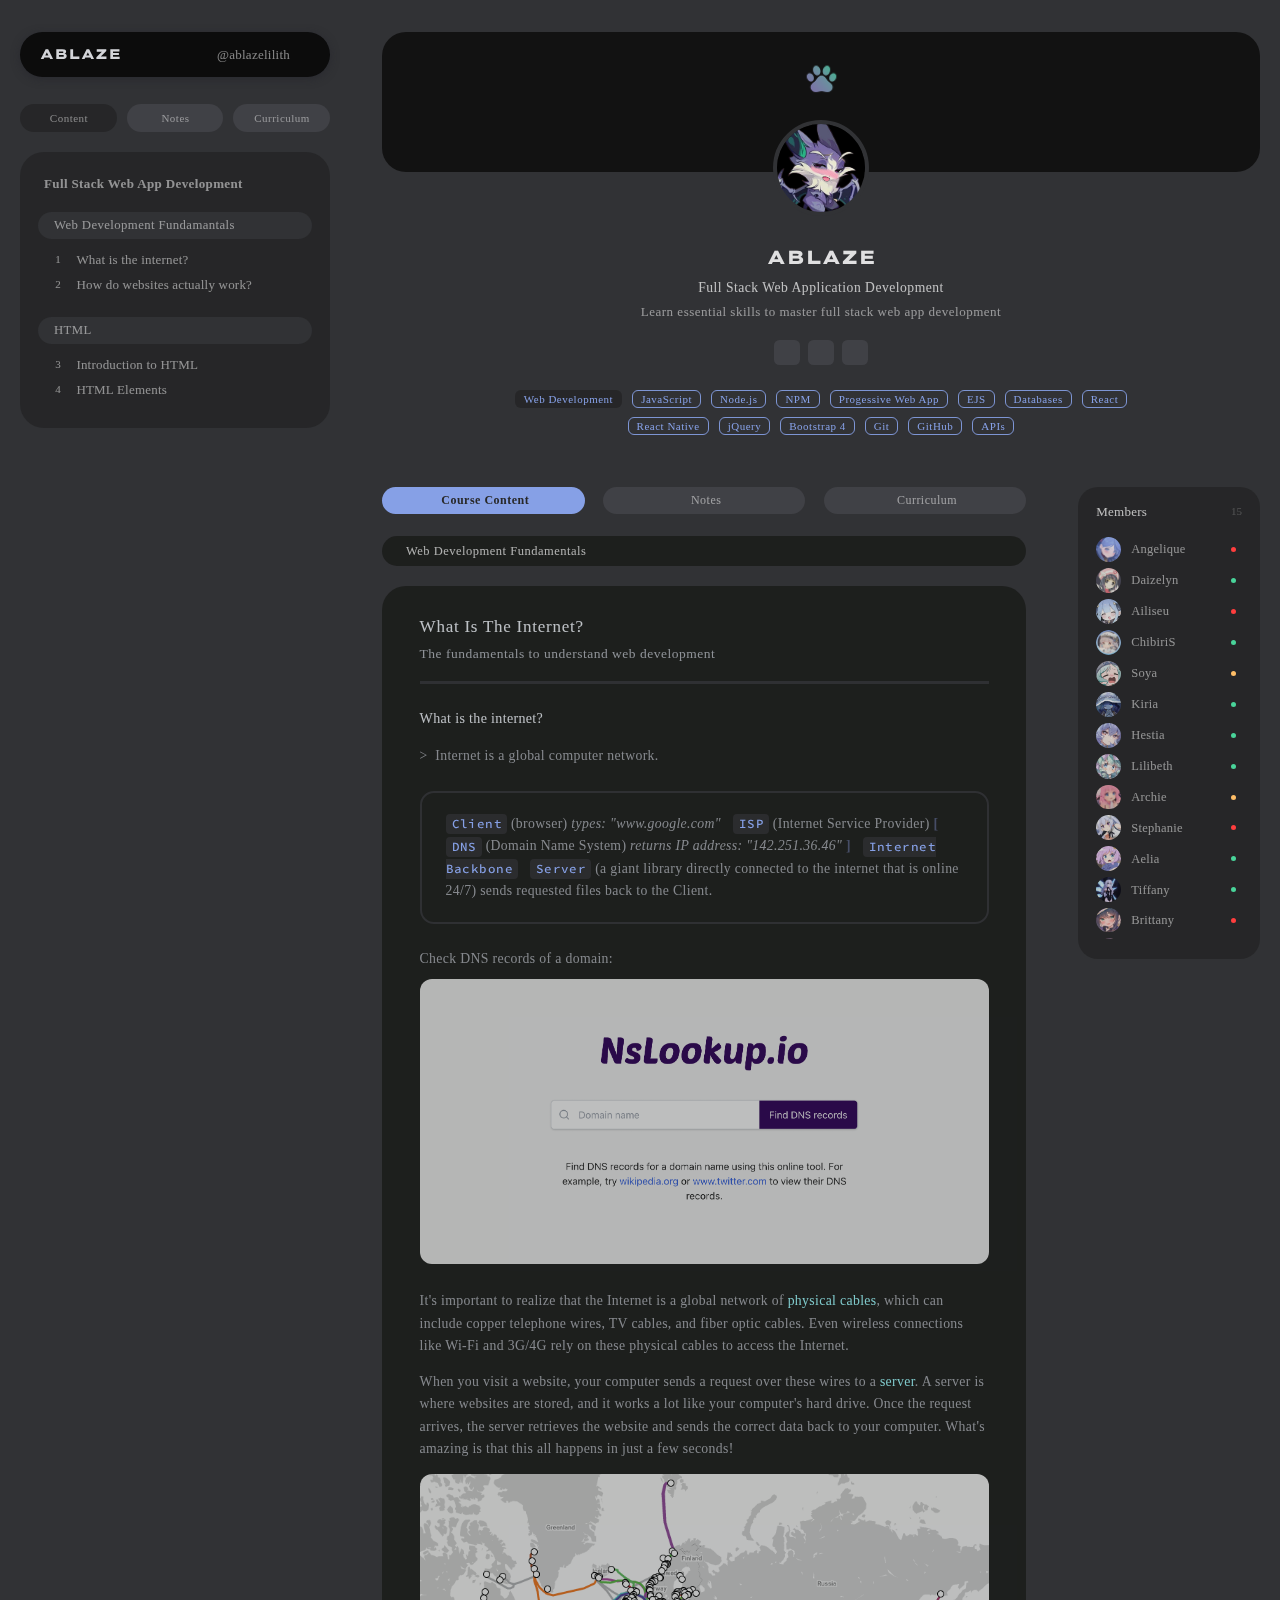
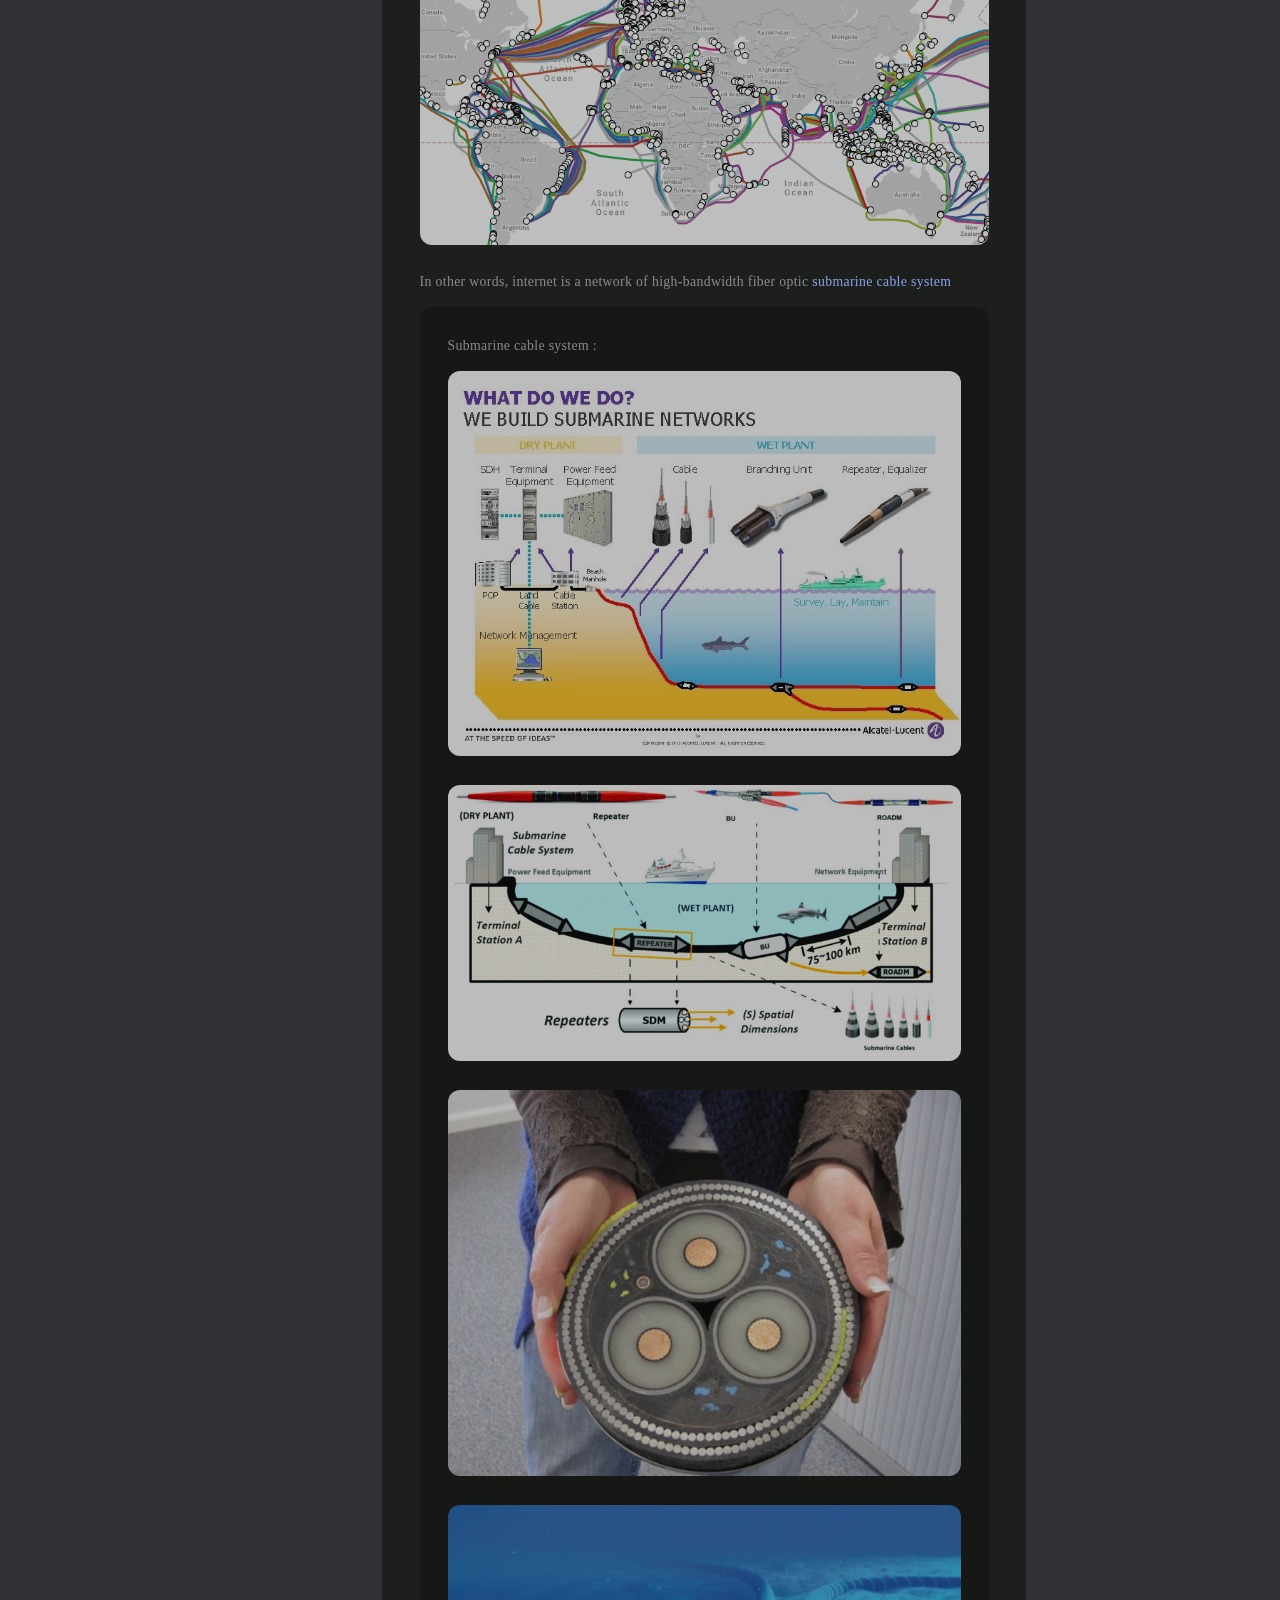
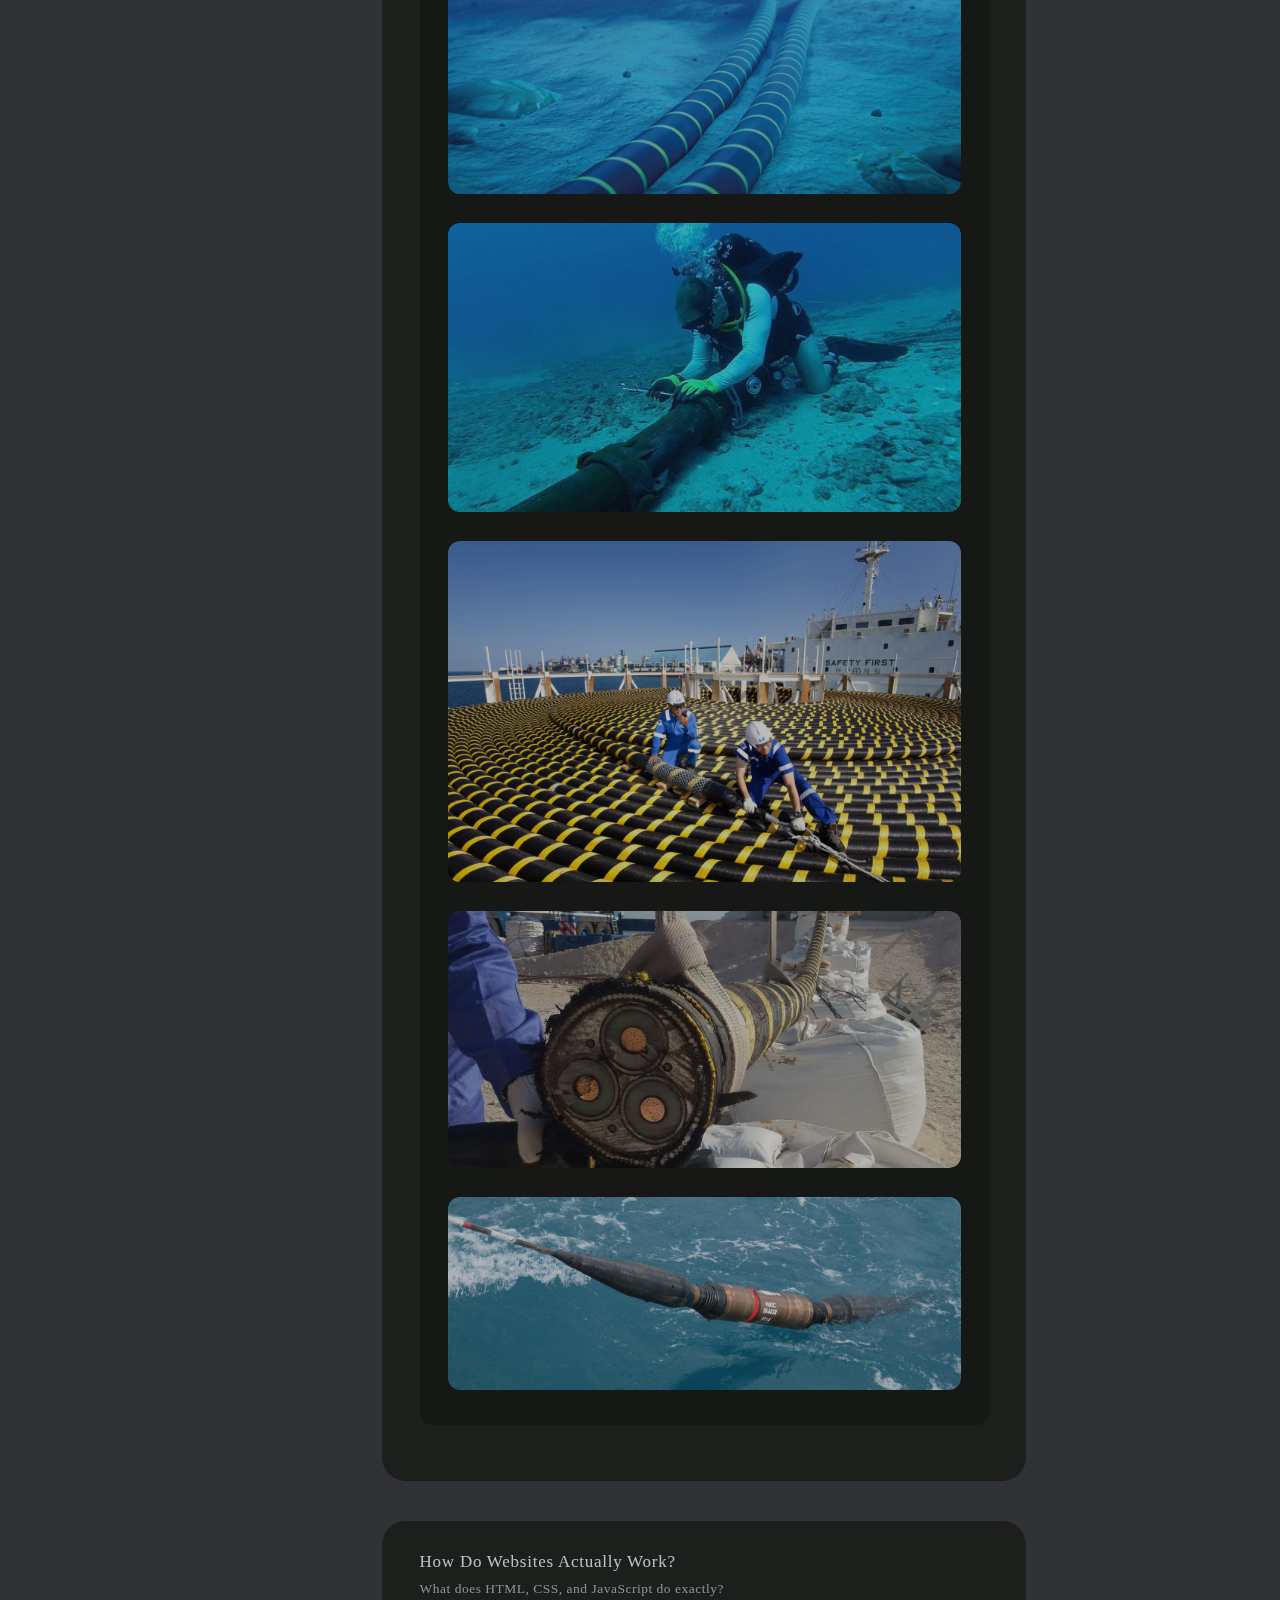
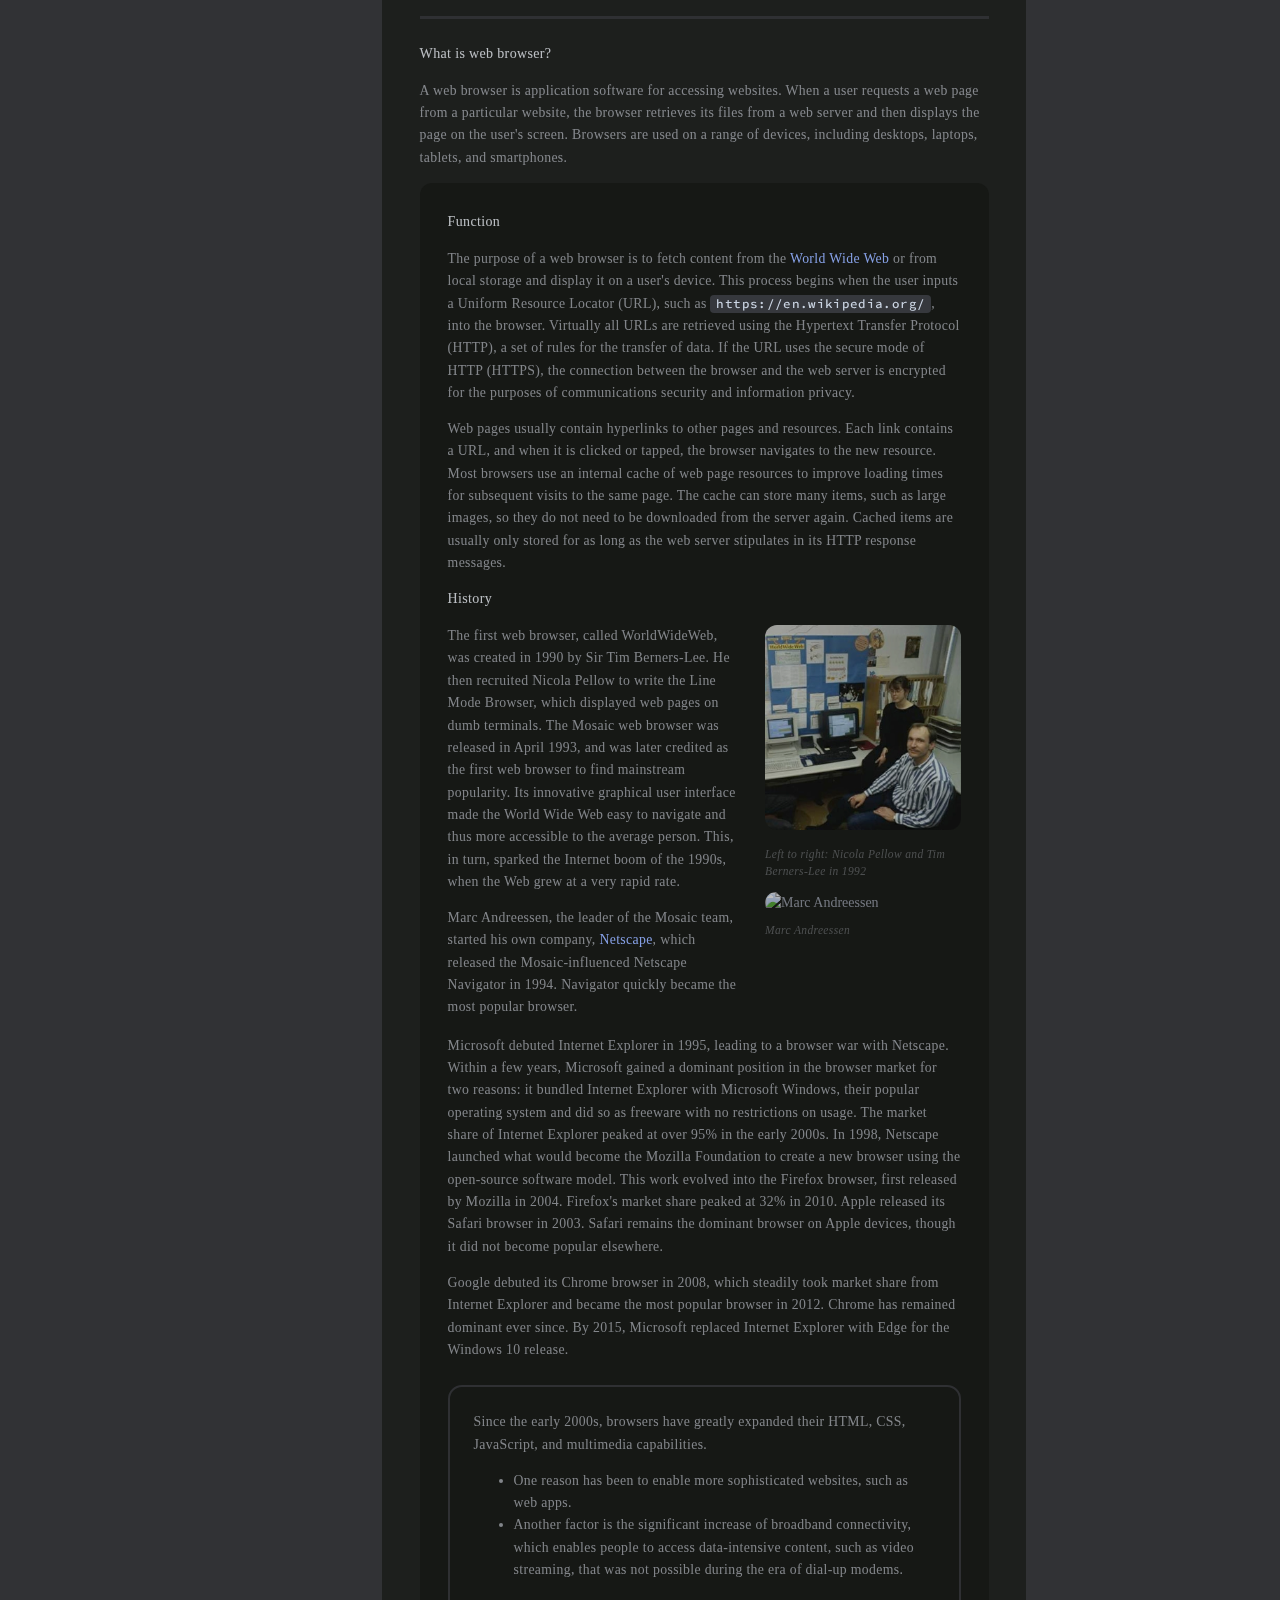
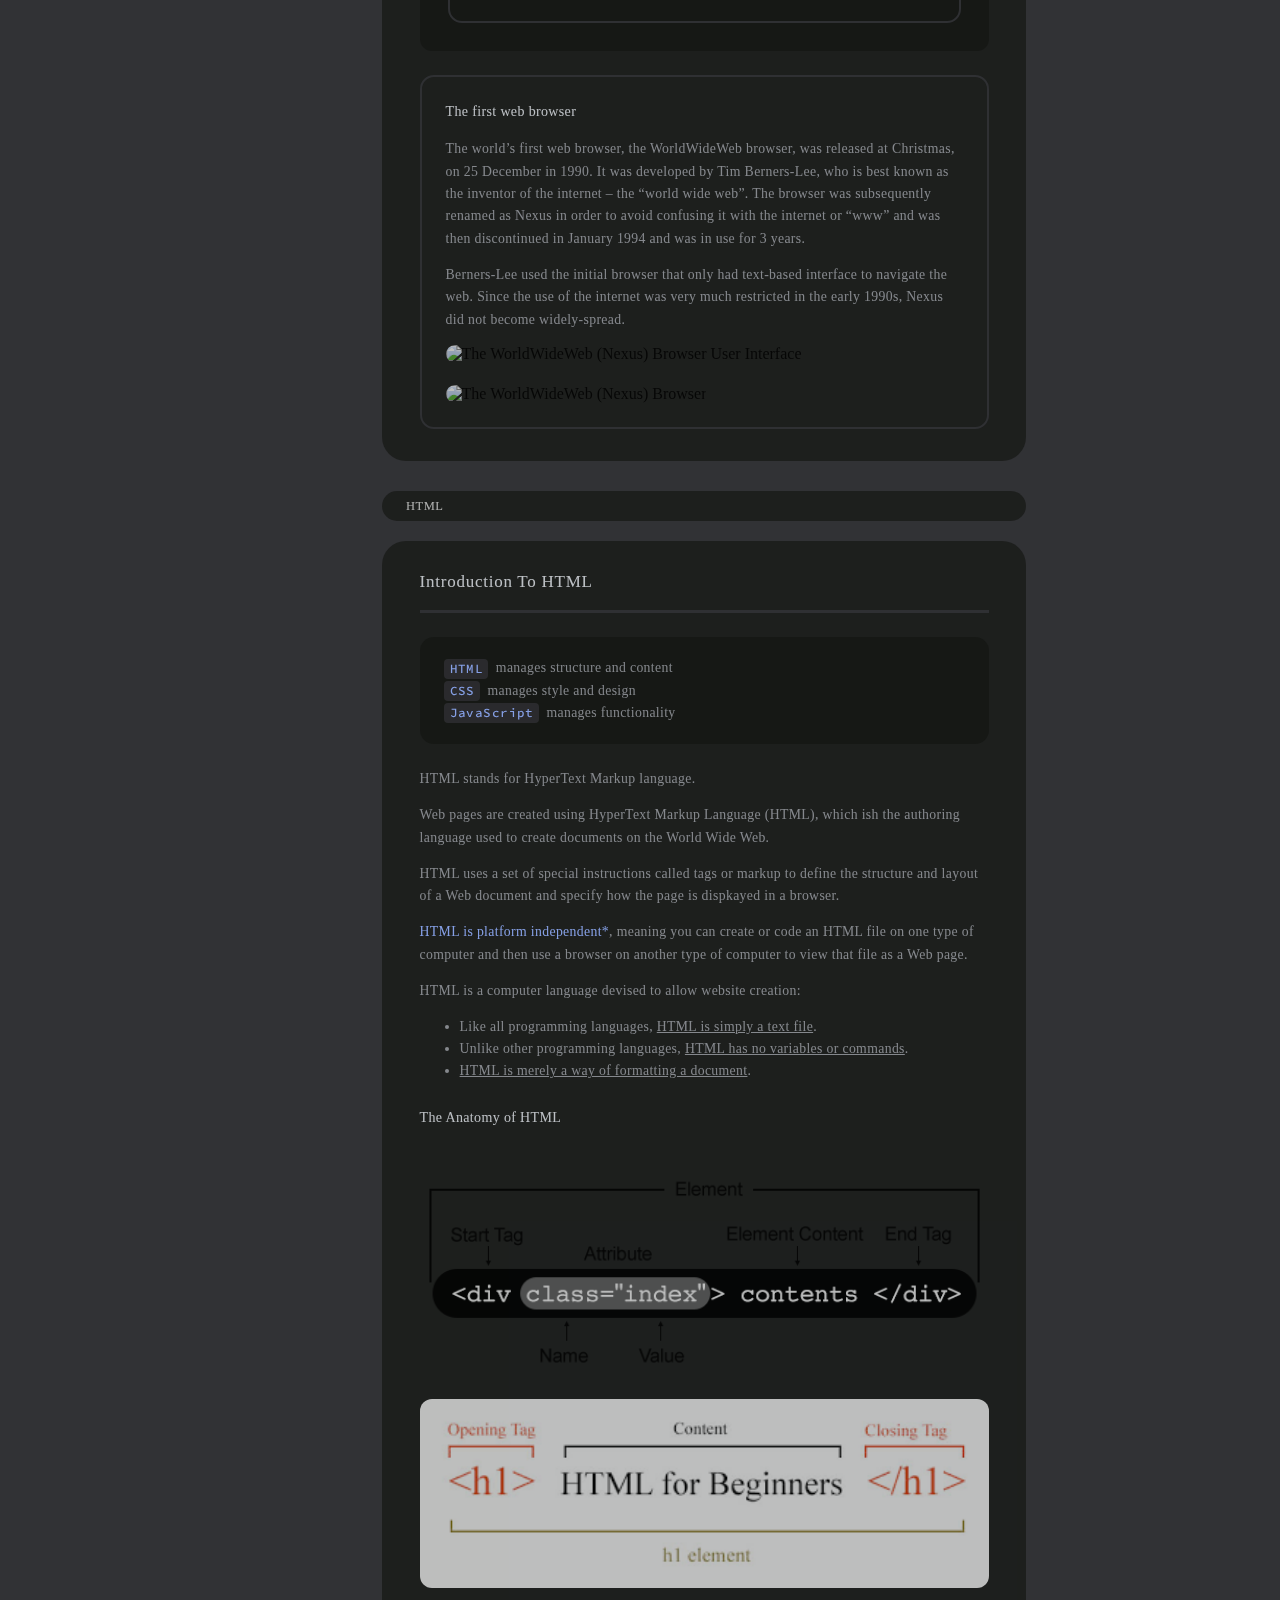
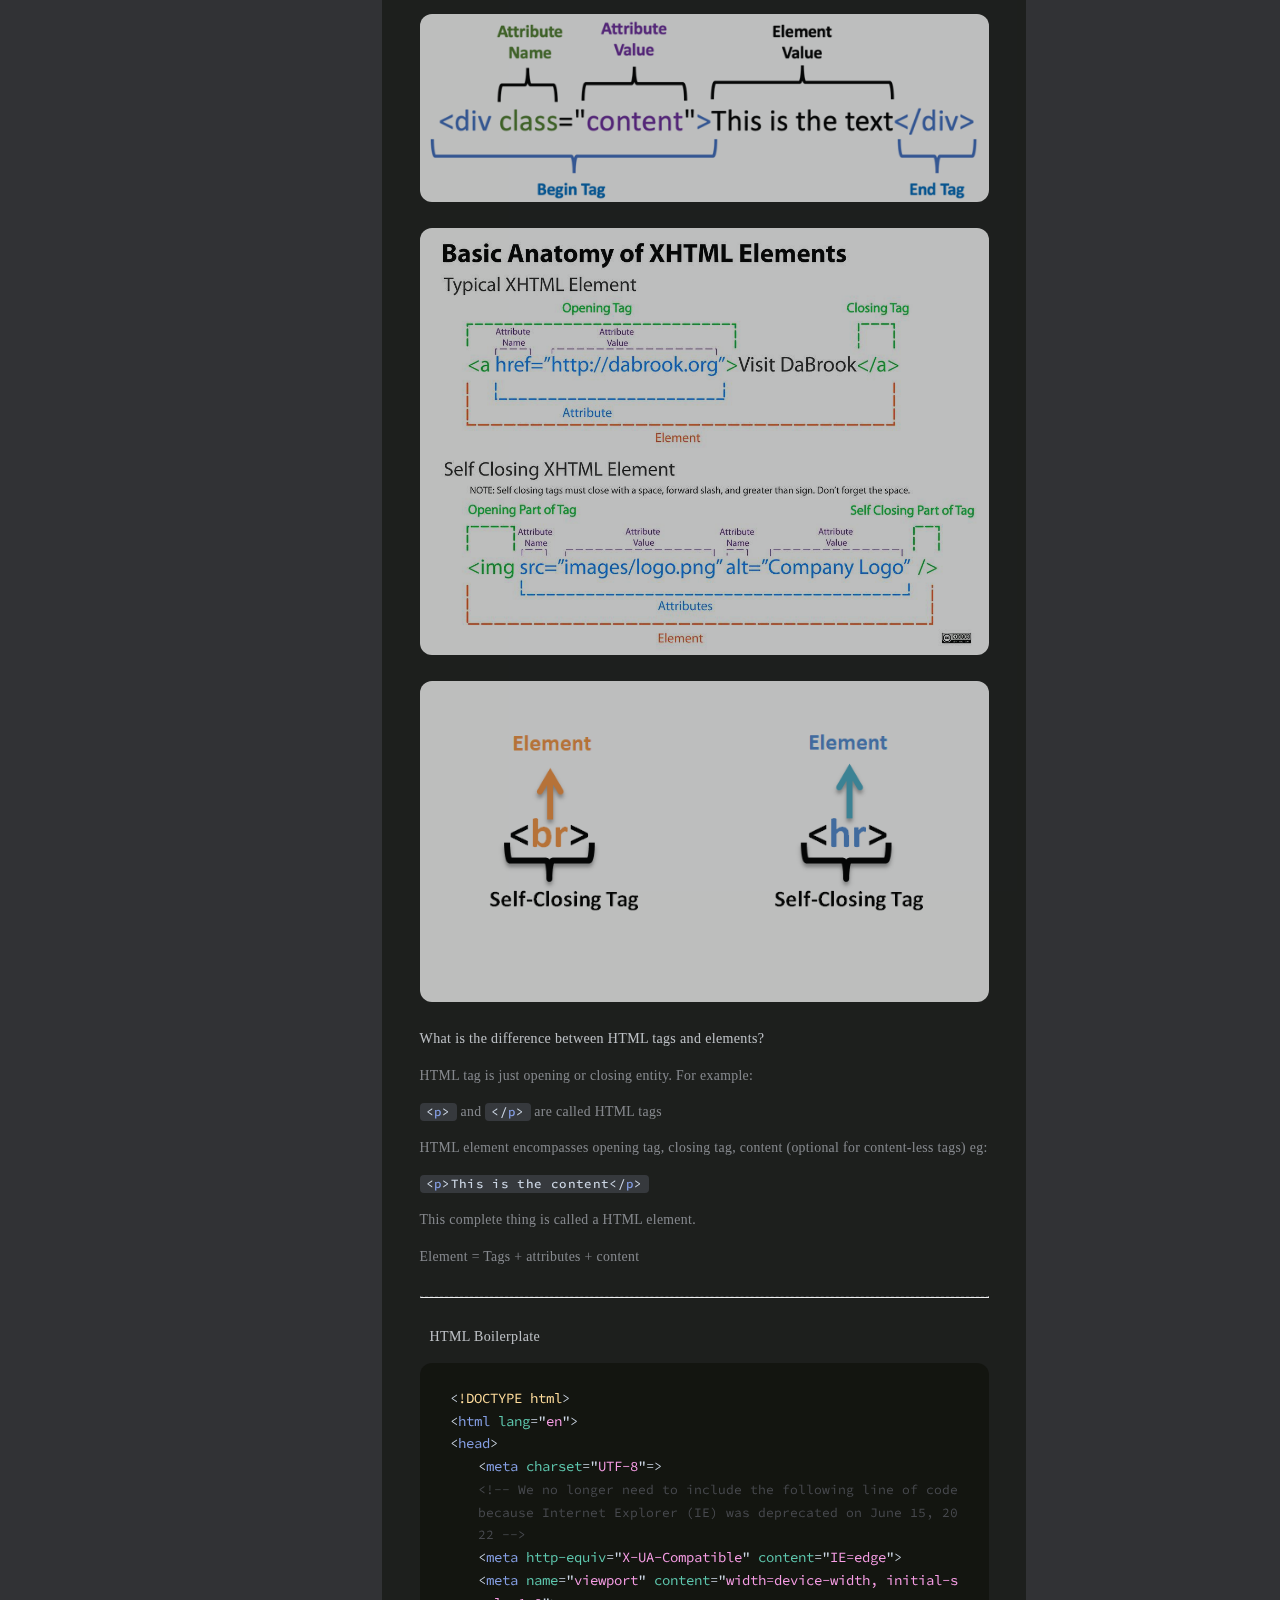
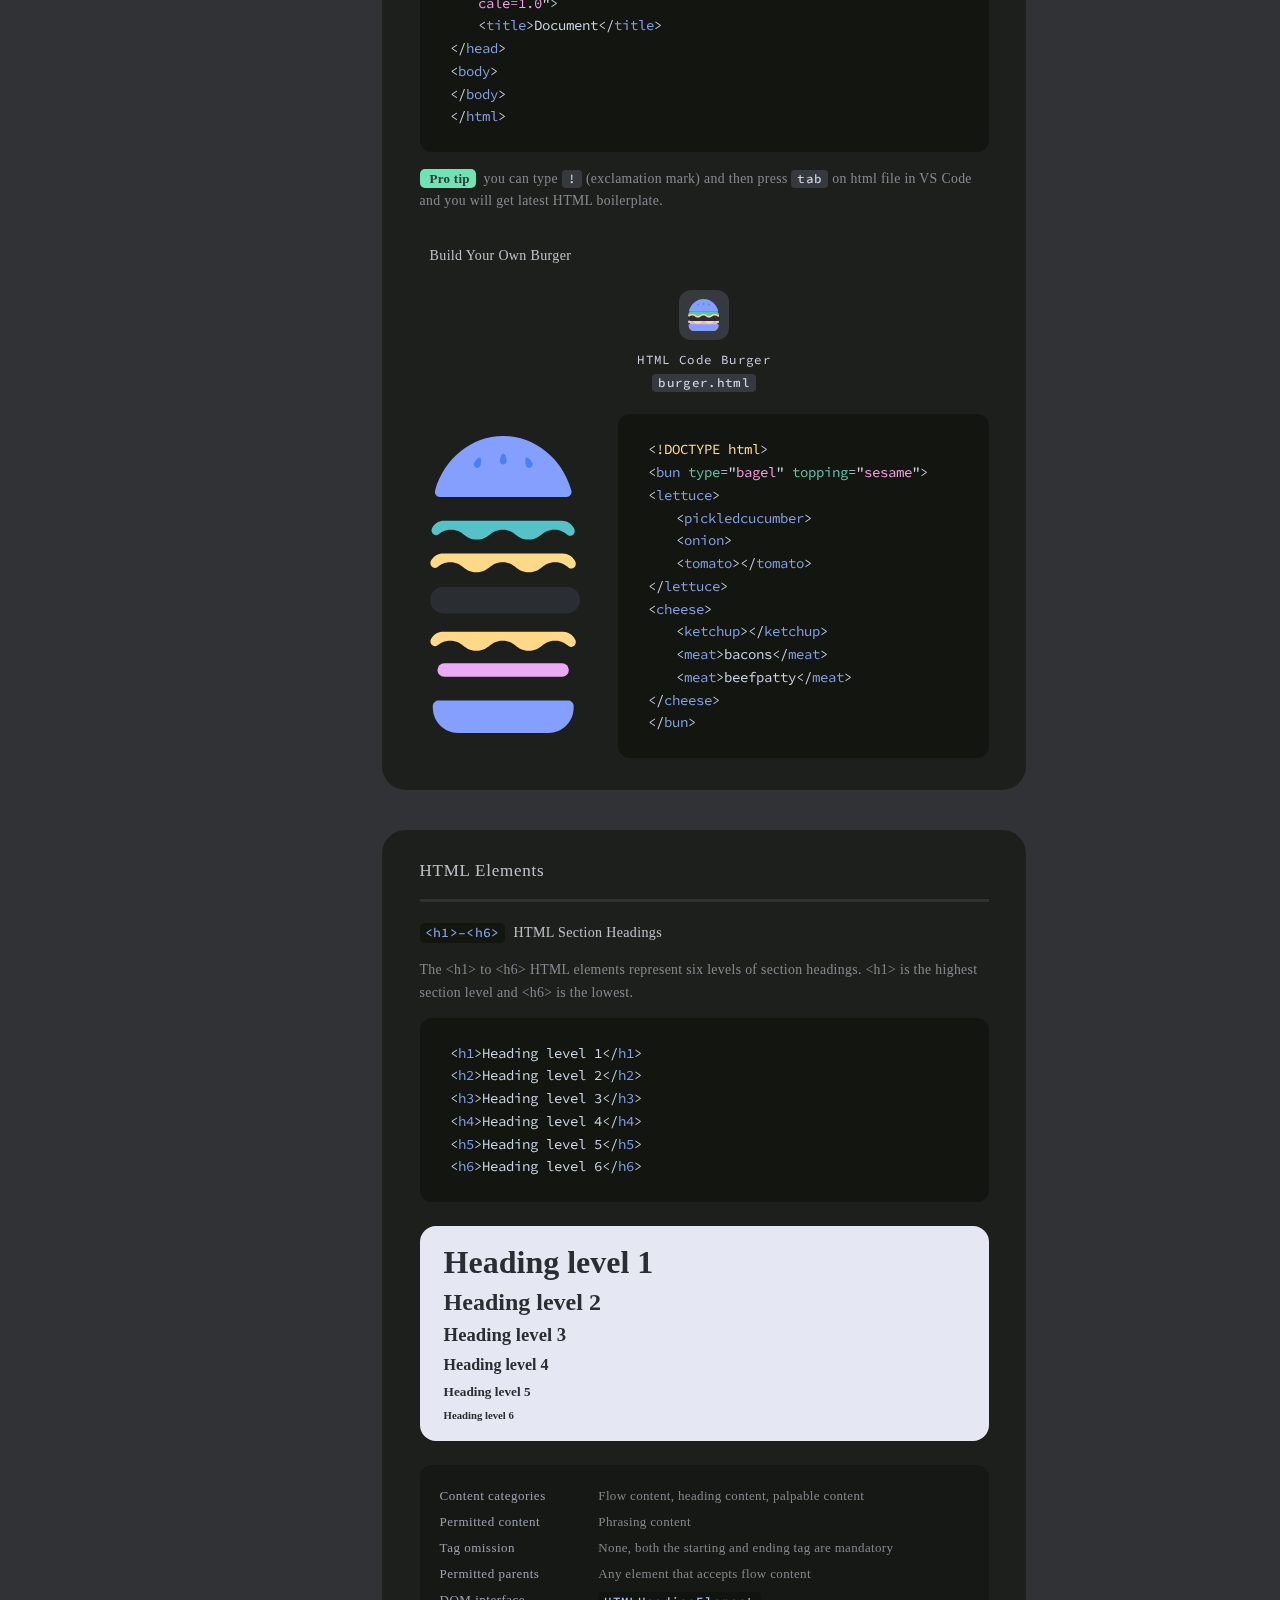
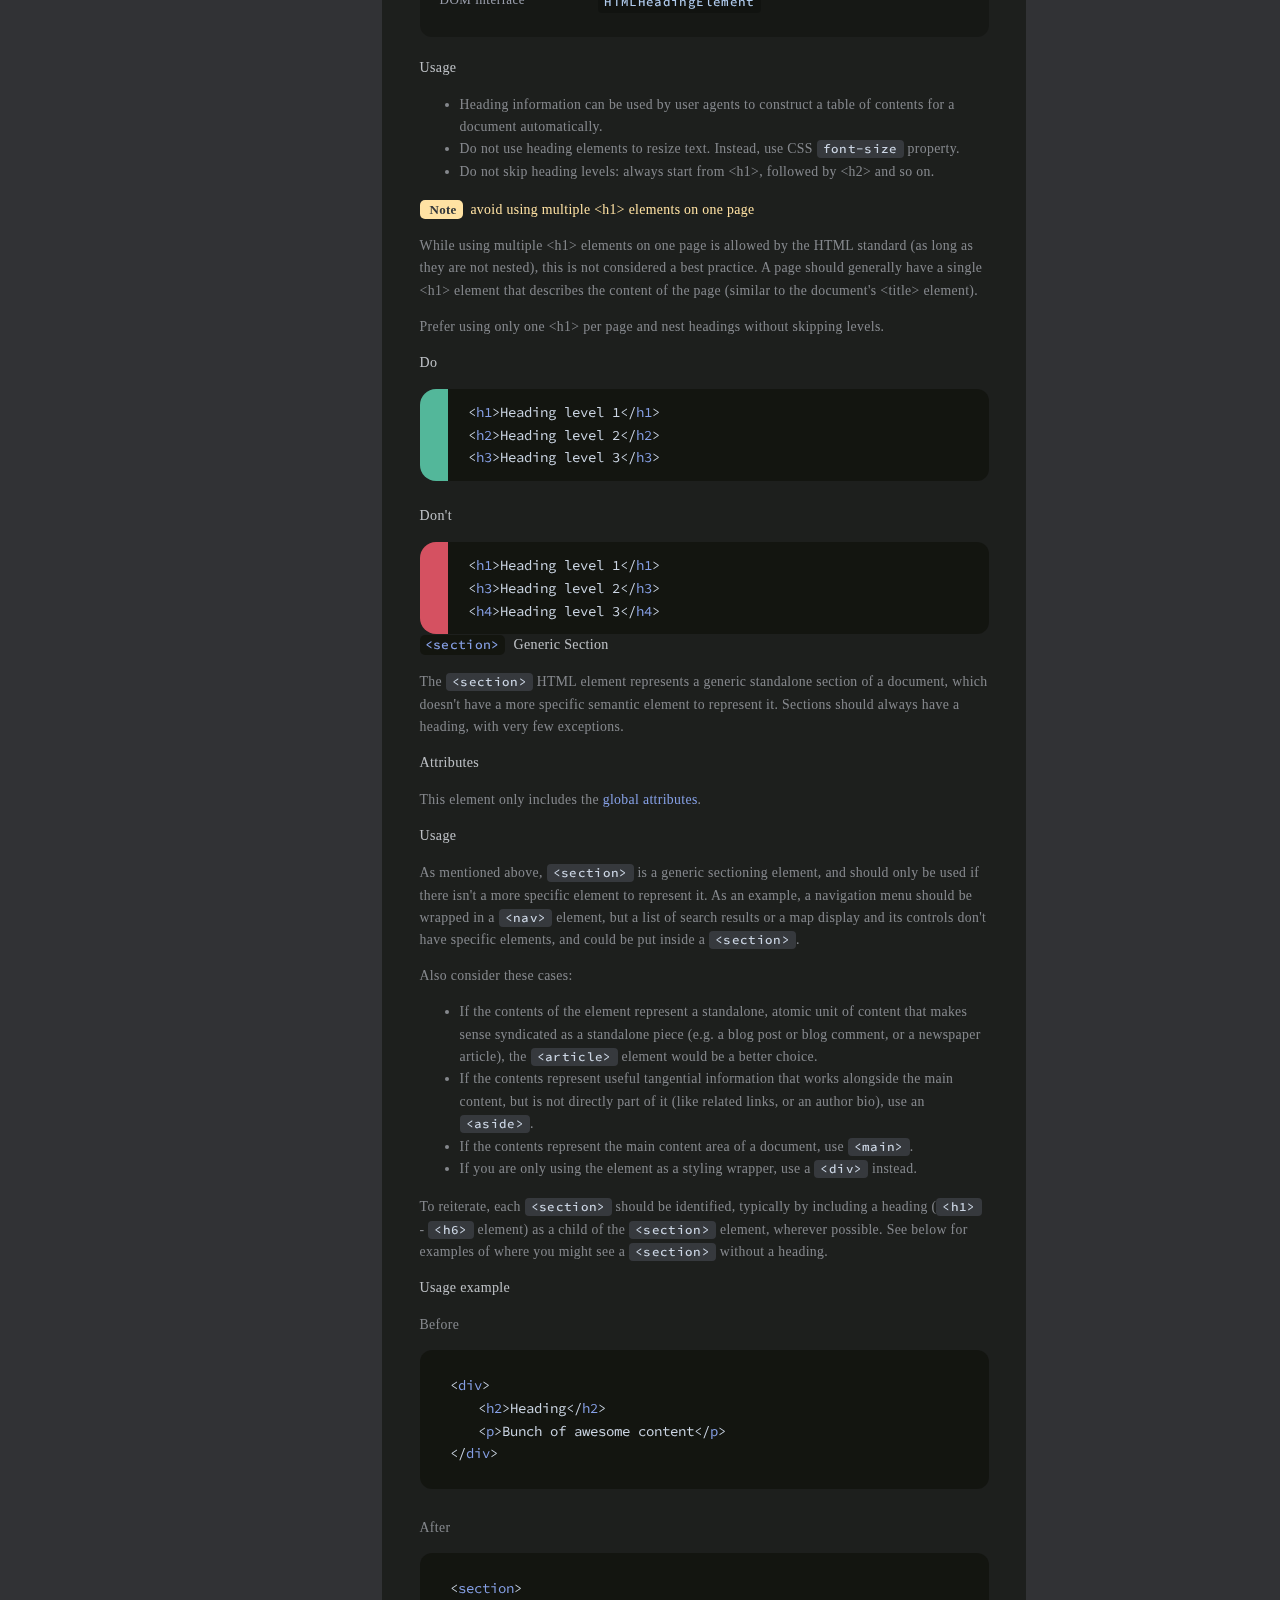
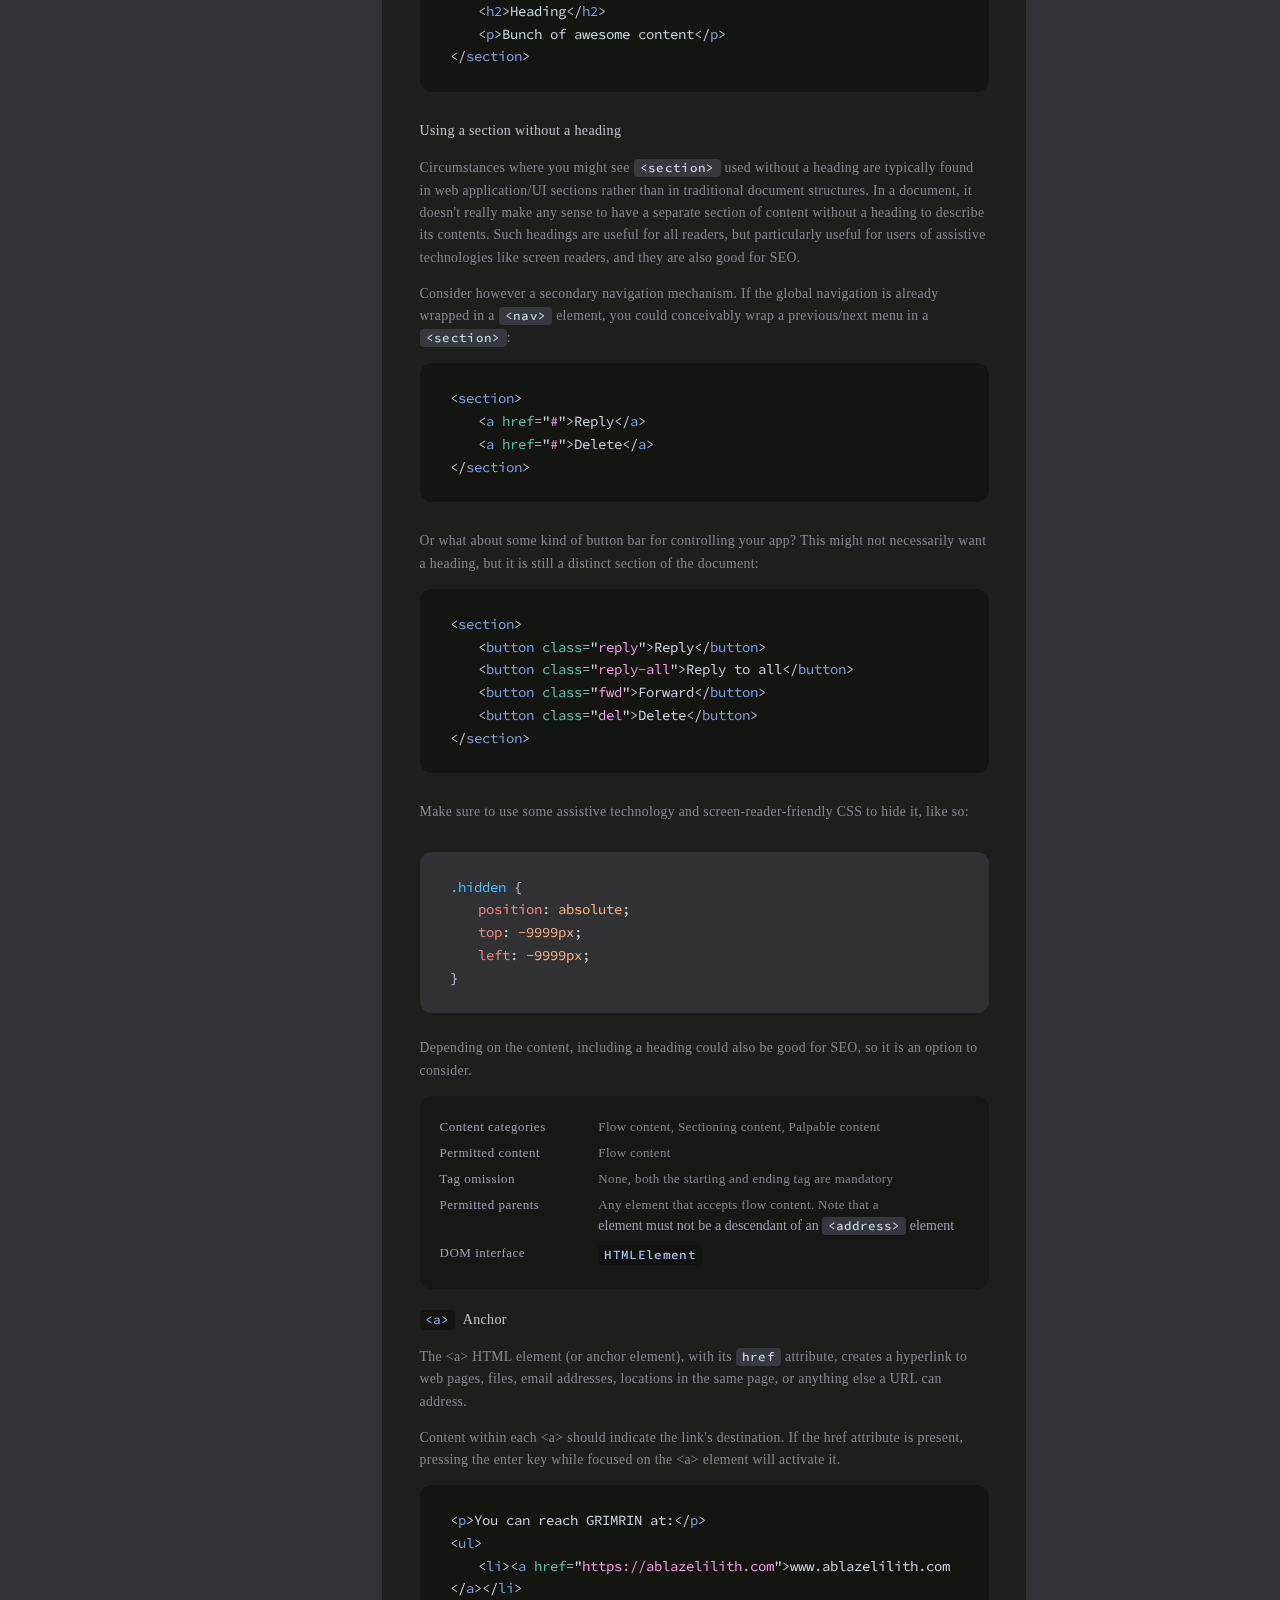
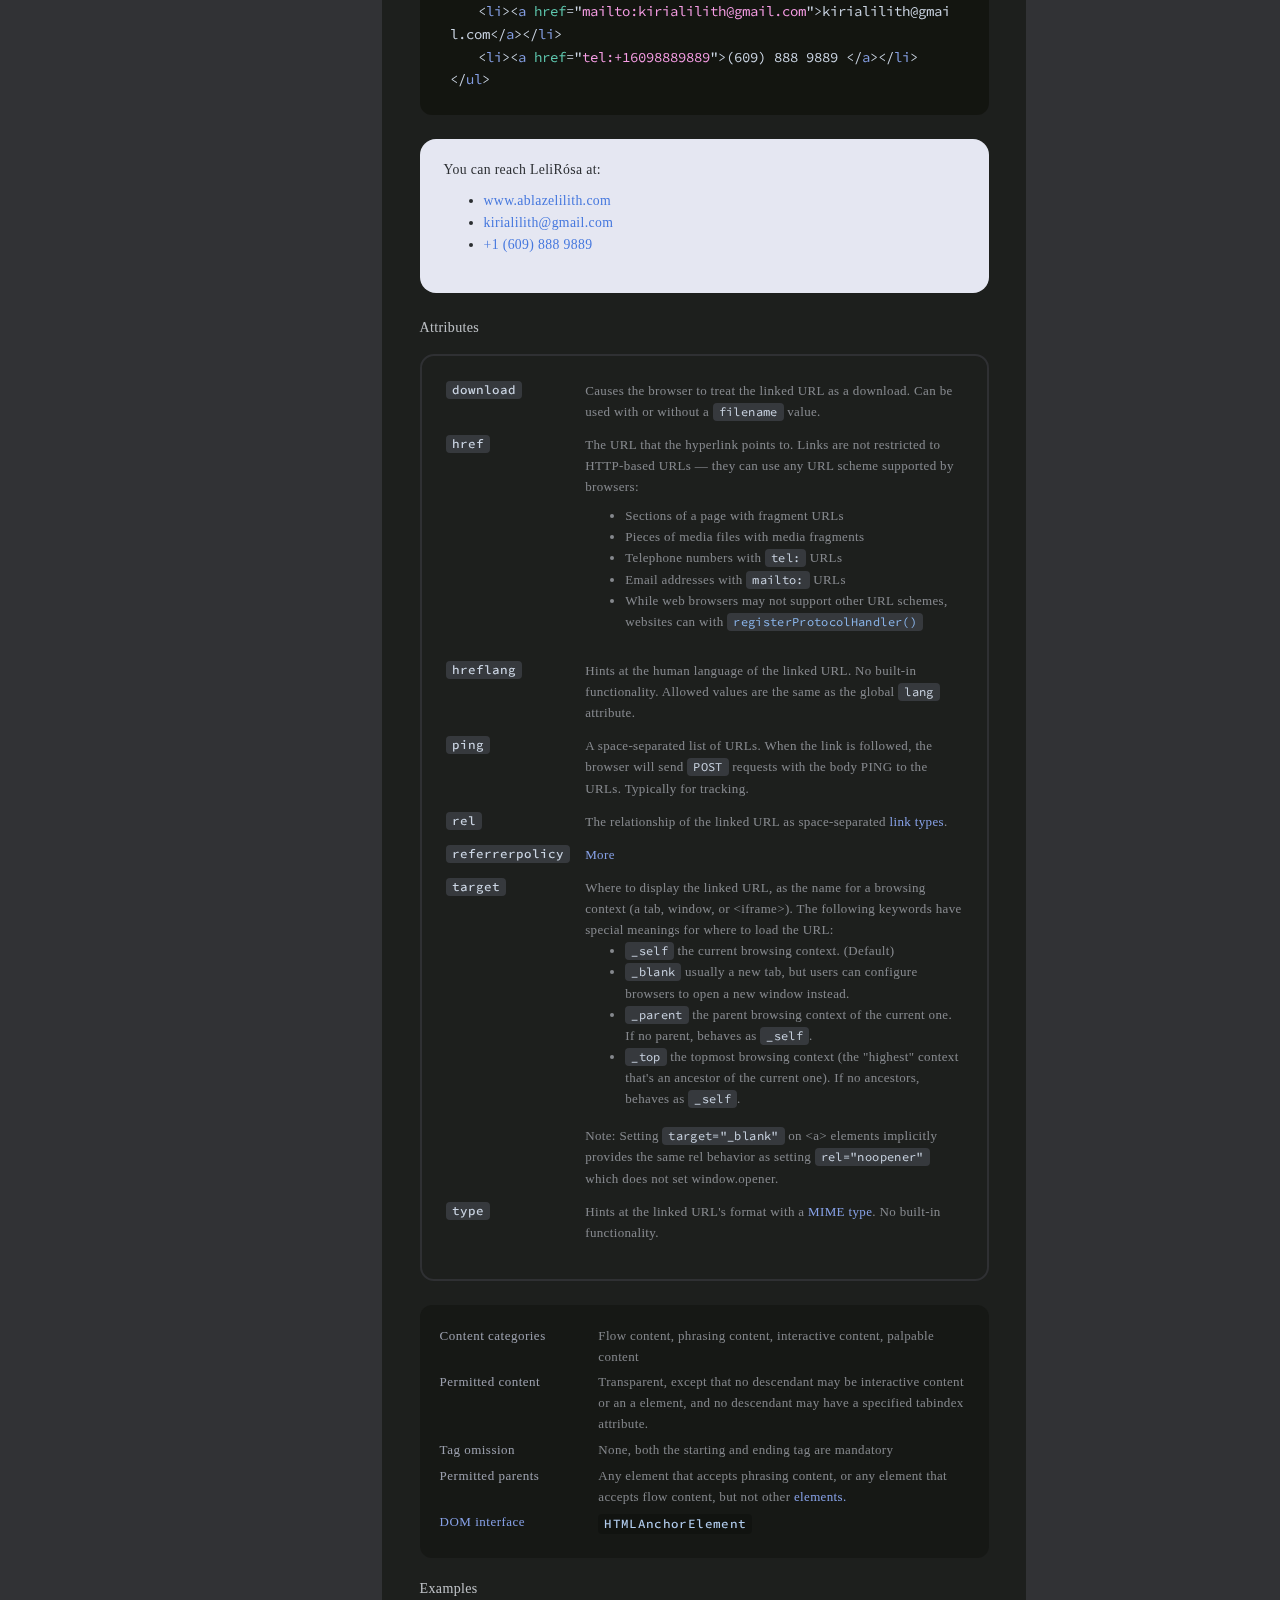
==== commit 3e4c5186: "update site details" ====
--- a/index.html
+++ b/index.html
@@ -6,8 +6,8 @@
     <!-- IE was duplicated, the fllowing meta line is omissible -->
     <meta http-equiv="X-UA-Compatible" content="IE=edge"> 
     <meta name="viewport" content="width=device-width, initial-scale=1.0">
-    <title>Lilithtech &ndash; Webdev / Course Content</title>
-    <link rel="icon" type="image/x-icon" href="images/kiriapaw-favicon.png">
+    <title>ABLAZE &ndash; Course Content | WebDev</title>
+    <link rel="icon" type="image/x-icon" href="images/ablaze/ablaze-icon.png">
 
     <!-- // bootstrap 5.2.2 CSS only -->
     <link href="https://cdn.jsdelivr.net/npm/bootstrap@5.2.2/dist/css/bootstrap.min.css" rel="stylesheet"
@@ -28,12 +28,12 @@
             <!-- (🔸) ---~~* server header *~~--->
             <div class="container-header">
 
-                <span class="header-trademark">Lilithtech</span>
+                <span class="header-trademark">ABLAZE</span>
 
                 <div class="user-control">
 
                     <div class="user-control__user">
-                        <span class="user-control__username">@kirialilith</span>
+                        <span class="user-control__username">@ablazelilith</span>
                         <!-- <img class="user-control__user-img" src="images/kiriapaw03.png"> -->
                         <!-- <img class="user-control__user-img" src="images/skull.png"> -->
                         <!-- <img class="user-control__user-img" src="images/ablaze-favicon-3.png"> -->
@@ -179,10 +179,11 @@
 
                         <!-- <img class="server-info__icon" src="../images/ablaze-pfp.png"> -->
                         <!-- <img class="server-info__icon" src="images/kiriana.png"> -->
-                        <img class="server-info__icon" src="images/kiria.png">
+                        <img class="server-info__icon" src="images/ablaze/ablaze.png">
+                        <!-- <img class="server-info__icon" src="images/ablaze/ablaze-original.png"> -->
                         
                         <!-- <h1 class="server-info__title">Kiria 키리아</h1> -->
-                        <h1 class="server-info__title">Ablaze</h1>
+                        <h1 class="server-info__title">ABLAZE</h1>
                         <!-- <h2 class="server-info__subtitle">WebCraft&copy; &mdash; Advanced Web Development</h2> -->
                         <!-- <h2 class="server-info__subtitle">Full Stack Web App Development</h2> -->
                         <h2 class="server-info__subtitle">Full Stack Web Application Development</h2>
@@ -191,13 +192,13 @@
                         </div>
 
                         <div class="server-info__social-links">
-                            <a href="https://github.com/kirialilith" target="_blank">
+                            <a href="https://github.com/ablazelilith" target="_blank">
                                 <i class="fa-brands fa-github"></i>
                             </a>
-                            <a href="https://twitter.com/kirialilith" target="_blank">
+                            <a href="https://twitter.com/ablazelilith" target="_blank">
                                 <i class="fa-brands fa-twitter"></i>
                             </a>
-                            <a href="mailto:kirialilith@gmail.com">
+                            <a href="mailto:ablazelilith@gmail.com">
                                 <i class="fa-solid fa-envelope"></i>
                             </a>
                         </div>
@@ -900,7 +901,7 @@
                                                     <div class="code mt0 mb0">
                                                         &lt;<span class="htmltag">p</span>&gt;You can reach GRIMRIN at:&lt;/<span class="htmltag">p</span>&gt;<br>
                                                         &lt;<span class="htmltag">ul</span>&gt;<br>
-                                                        <span class="indent"></span>&lt;<span class="htmltag">li</span>&gt;&lt;<span class="htmltag">a</span> <span class="htmlattr">href</span>=&quot;<span class="htmlvalue">https://kirialilith.com</span>&quot;&gt;www.kirialilith.com&lt;/<span class="htmltag">a</span>&gt;&lt;/<span class="htmltag">li</span>&gt;<br>
+                                                        <span class="indent"></span>&lt;<span class="htmltag">li</span>&gt;&lt;<span class="htmltag">a</span> <span class="htmlattr">href</span>=&quot;<span class="htmlvalue">https://ablazelilith.com</span>&quot;&gt;www.ablazelilith.com&lt;/<span class="htmltag">a</span>&gt;&lt;/<span class="htmltag">li</span>&gt;<br>
                                                         <span class="indent"></span>&lt;<span class="htmltag">li</span>&gt;&lt;<span class="htmltag">a</span> <span class="htmlattr">href</span>=&quot;<span class="htmlvalue">mailto:kirialilith@gmail.com</span>&quot;&gt;kirialilith@gmail.com&lt;/<span class="htmltag">a</span>&gt;&lt;/<span class="htmltag">li</span>&gt;<br>
                                                         <span class="indent"></span>&lt;<span class="htmltag">li</span>&gt;&lt;<span class="htmltag">a</span> <span class="htmlattr">href</span>=&quot;<span class="htmlvalue">tel:+16098889889</span>&quot;&gt;(609) 888 9889 &lt;/<span class="htmltag">a</span>&gt;&lt;/<span class="htmltag">li</span>&gt;<br>
                                                         &lt;/<span class="htmltag">ul</span>&gt;
@@ -942,7 +943,7 @@
                                                     <div class="code-output mb24">
                                                         <p style="margin-bottom: 0.5rem;">You can reach LeliRósa at:</p>
                                                         <ul>
-                                                            <li><a href="https://kiria.com">www.kirialilith.com</a></li>
+                                                            <li><a href="https://kiria.com">www.ablazelilith.com</a></li>
                                                             <li><a href="mailto:kirialilith@gmail.com">kirialilith@gmail.com</a></li>
                                                             <li><a href="tel:16098889889+">+1 (609) 888 9889</a></li>
                                                         </ul>
@@ -1094,11 +1095,11 @@
                                                     <p class="mb16">Linking to an absolute URL</p>
                                                     <div class="htmltag-a-example">
                                                         <div class="code mt0 mb0">
-                                                            &lt;<span class="htmltag">a</span> <span class="htmlattr">href</span>=&quot;<span class="htmlvalue">https://www.kirialilith.com</span>&quot;&gt; Kiria &lt;/<span class="htmltag">a</span>&gt;
+                                                            &lt;<span class="htmltag">a</span> <span class="htmlattr">href</span>=&quot;<span class="htmlvalue">https://www.ablazelilith.com</span>&quot;&gt; Kiria &lt;/<span class="htmltag">a</span>&gt;
                                                         </div>
                                                         <div class="code-output mb24">
                                                             <p>
-                                                                <a href="https://www.kirialilith.com">Kiria</a>
+                                                                <a href="https://www.ablazelilith.com">Kiria</a>
                                                             </p>
                                                         </div>
                                                     </div>
@@ -1140,11 +1141,11 @@
                                                     <p>To create links that open in the user's email program to let them send a new message, use the <span class="c">mailto:</span> scheme:</p>
                                                     <div class="htmltag-a-example">
                                                         <div class="code mt0">
-                                                            &lt;<span class="htmltag">a</span> <span class="htmlattr">href</span>=&quot;<span class="htmlvalue">mailto:hello@kirialilith.com</span>&quot;&gt;Send email to Kiria&lt;/<span class="htmltag">a</span>&gt;
+                                                            &lt;<span class="htmltag">a</span> <span class="htmlattr">href</span>=&quot;<span class="htmlvalue">mailto:hello@ablazelilith.com</span>&quot;&gt;Send email to Kiria&lt;/<span class="htmltag">a</span>&gt;
                                                         </div>
                                                         <div class="code-output mb24">
                                                             <p>
-                                                                <a href="mailto:hello@kirialilith.com">Send email to Kiria</a>
+                                                                <a href="mailto:hello@ablazelilith.com">Send email to Kiria</a>
                                                             </p>
                                                         </div>
                                                     </div>
@@ -1672,7 +1673,7 @@
                             <p class="footnote">
                                 <span class="congrats-msg">Congratulations! <i class="fa-solid fa-rocket"></i></span>
                                 <span class="congrats-msg-line-2">You have reached the end of Full Stack Web Development masterclass.</span>
-                                Visit <a href="https://kirialilith.com" target="_blank" rel="noopener noreferrer">kirialilith.com</a> to discover more courses.
+                                Visit <a href="https://ablazelilith.com" target="_blank" rel="noopener noreferrer">ablazelilith.com</a> to discover more courses.
                             </p>
 
                         </div>
--- a/styles.css
+++ b/styles.css
@@ -1,6 +1,7 @@
 /* ---------- google fonts ---------- */
 @import url('https://fonts.googleapis.com/css2?family=Lato:ital,wght@0,100;0,300;0,400;0,700;0,900;1,100;1,300;1,400;1,700;1,900&display=swap');
 @import url('https://fonts.googleapis.com/css2?family=Source+Code+Pro:ital,wght@0,200;0,300;0,400;0,500;0,600;0,700;0,800;0,900;1,200;1,300;1,400;1,500;1,600;1,700;1,800;1,900&display=swap');
+@import url('https://fonts.googleapis.com/css2?family=Lexend+Zetta:wght@100;200;300;400;500;600;700;800;900&display=swap');
 /* font-family: 'Lato', sans-serif; */
 
 *,
@@ -116,8 +117,11 @@
 .header-trademark  {
     color: #d4d5d9;
     font-size: 14.5px;
+    font-size: 14px;
     font-weight: 800;
     letter-spacing: .5px;
+    letter-spacing: 0;
+    font-family: 'Lexend Zetta', sans-serif;
 }
 
 .user-control {
@@ -565,6 +569,12 @@
     font-weight: 700;
     margin: 24px 0 0;
     margin: 28px 0 0;
+    /* letter-spacing: 1.5px; */
+    /* font-size: 19px; */
+    font-size: 19px;
+    font-weight: 800;
+    letter-spacing: 0;
+    font-family: 'Lexend Zetta', sans-serif;
 }
 
 .server-info__subtitle {
@@ -1004,6 +1014,7 @@
     color: rgb(255 255 255 / 60%);
     color: #86a0e6;
     color: rgba(134, 160, 230, 0.8);
+    color: rgba(134, 160, 230, 1);
 }
 
 article img {
@@ -1786,7 +1797,9 @@
     width: 8.75%;
     display: block;
     margin: 0 auto .375rem auto;
-    border: 2px solid #4d5056;
+    border: 2px solid transparent;
+    background-color: rgba(58, 60, 65, 0.9);
+    ;
     padding: 7px;
     /* margin: 0.25rem auto .425rem auto; */
 }
